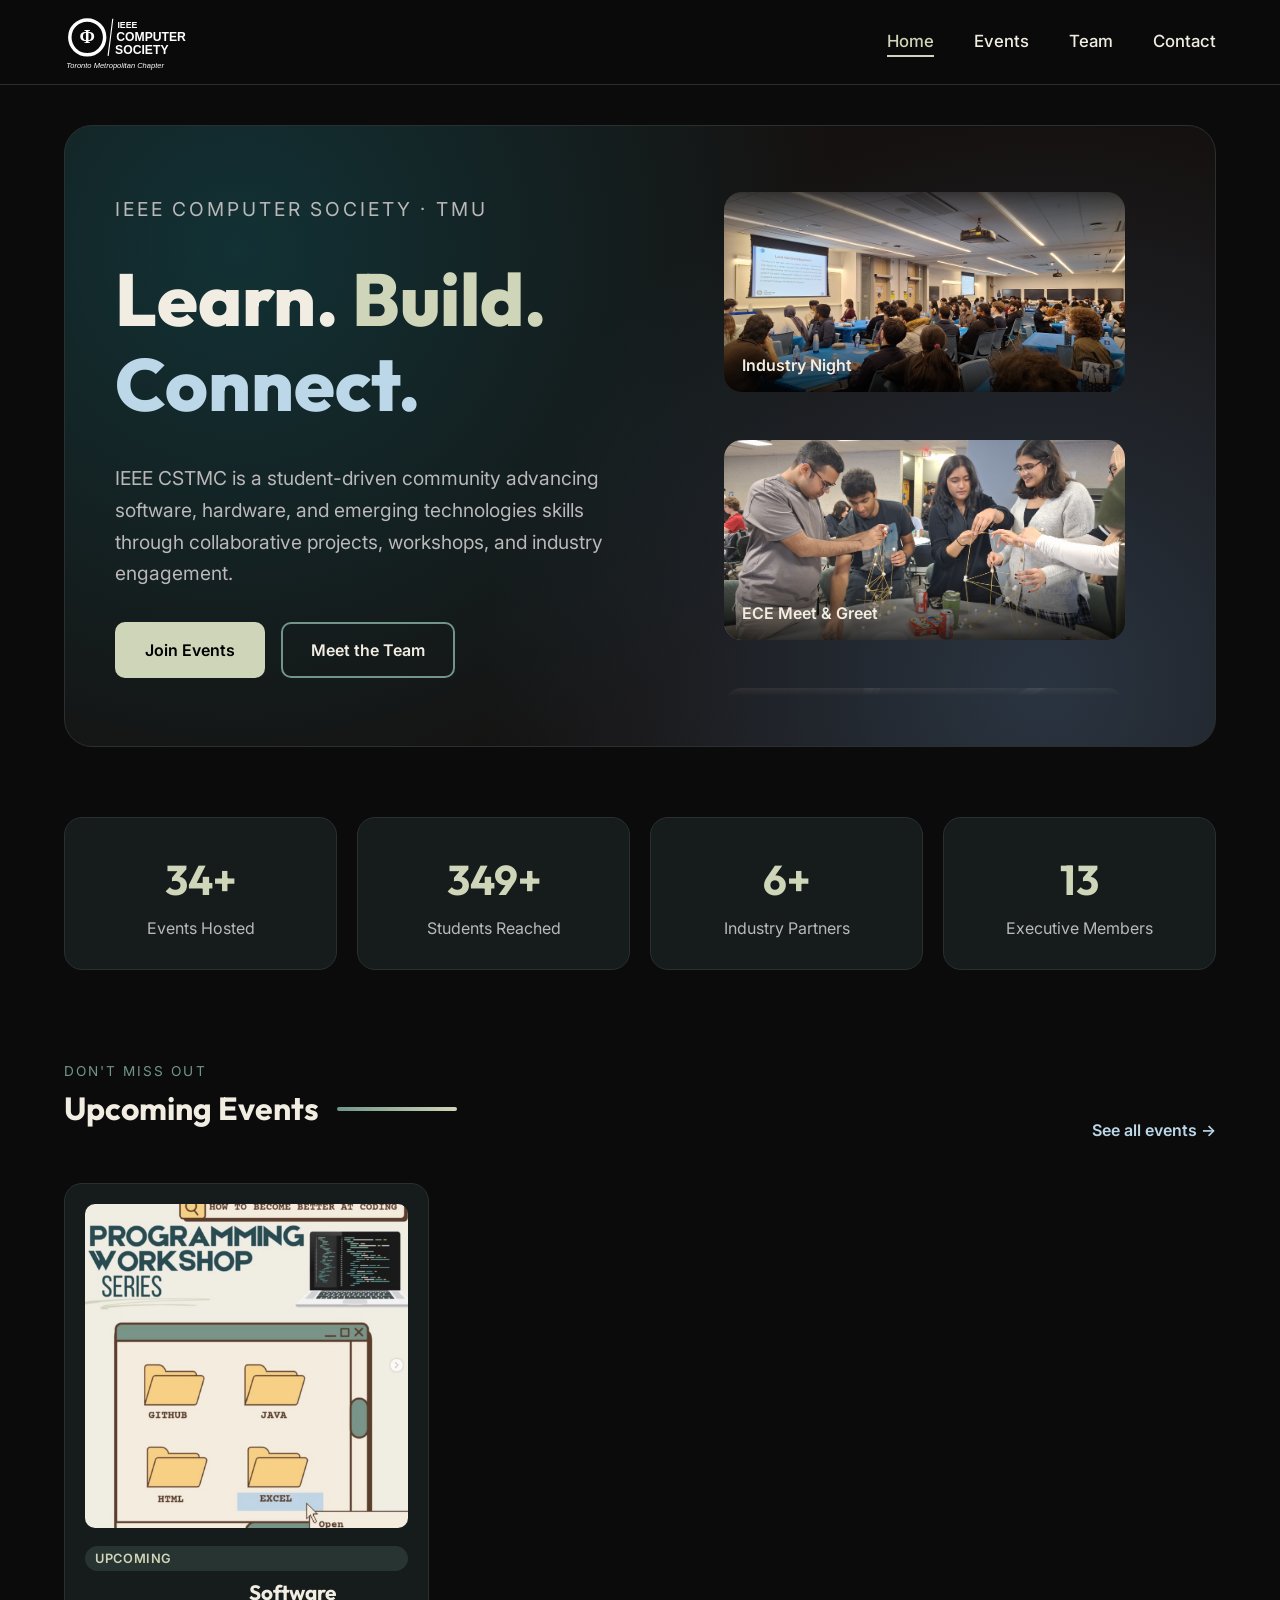
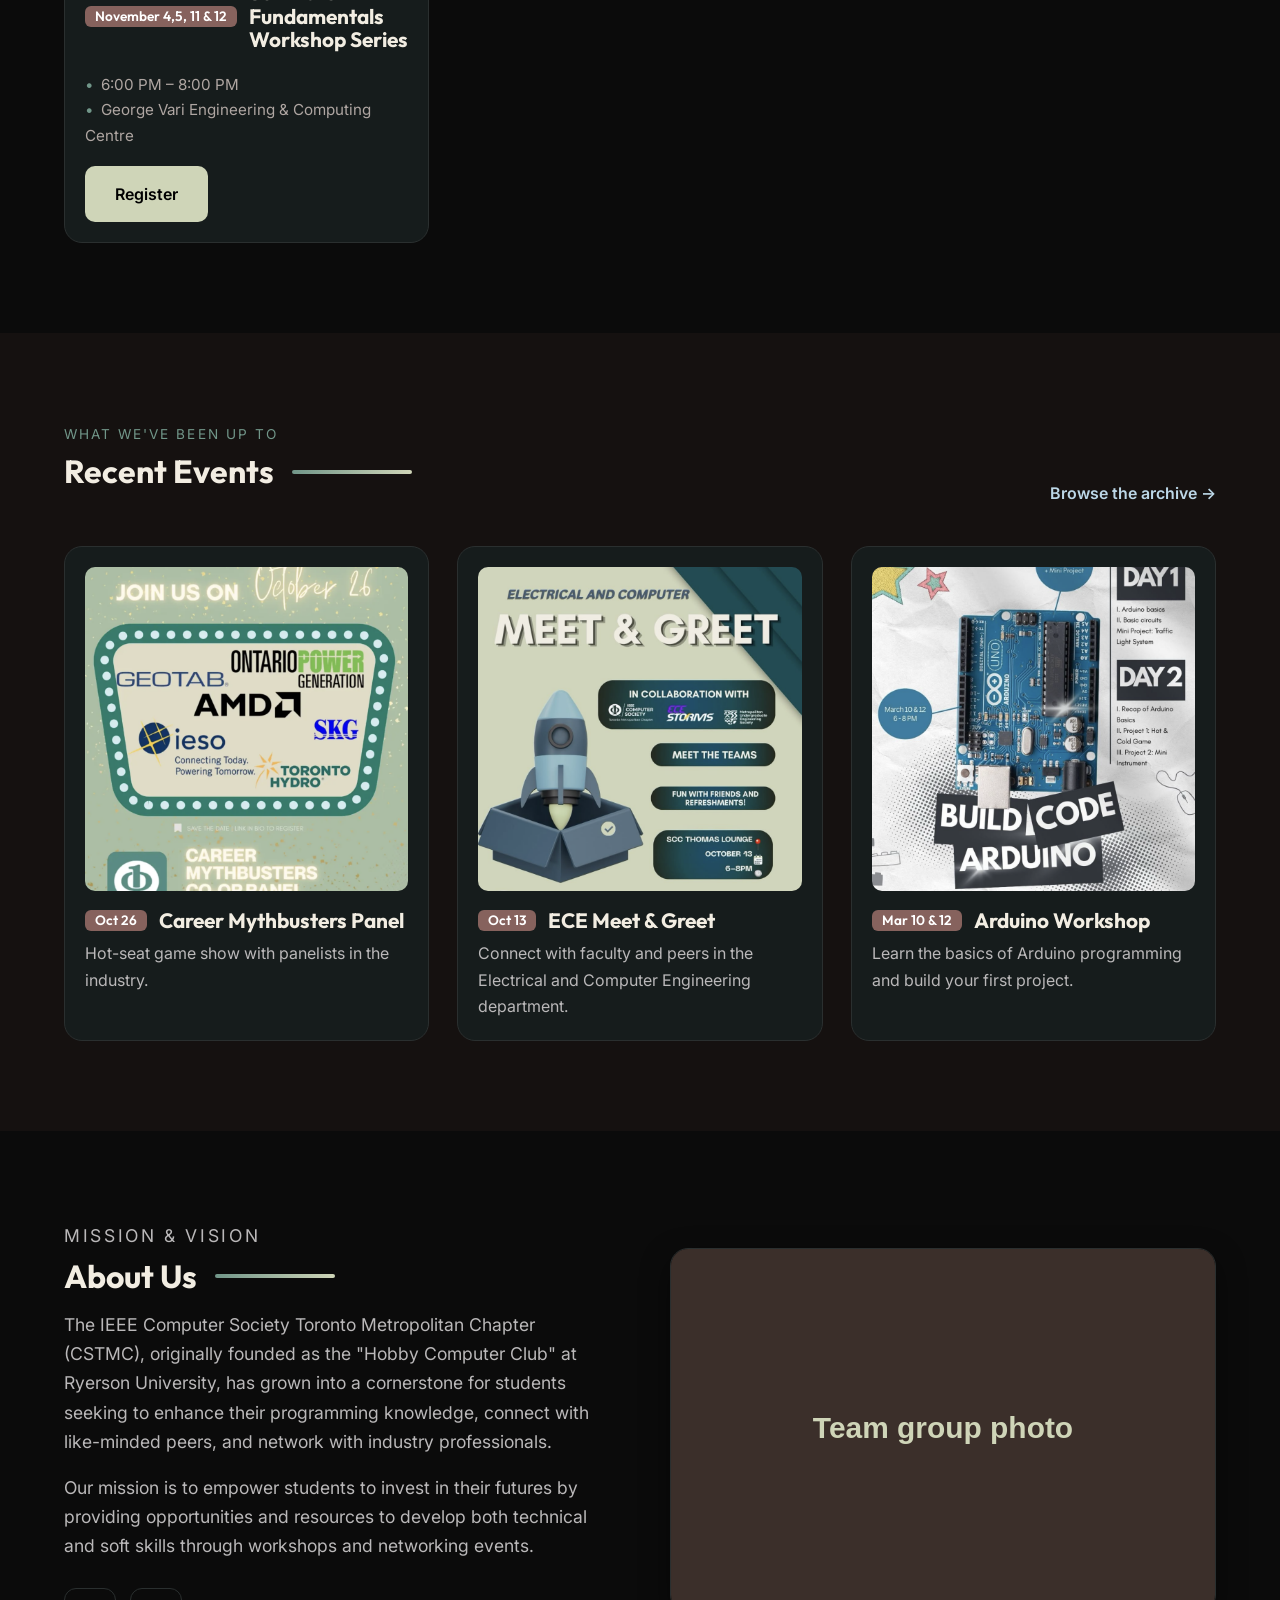
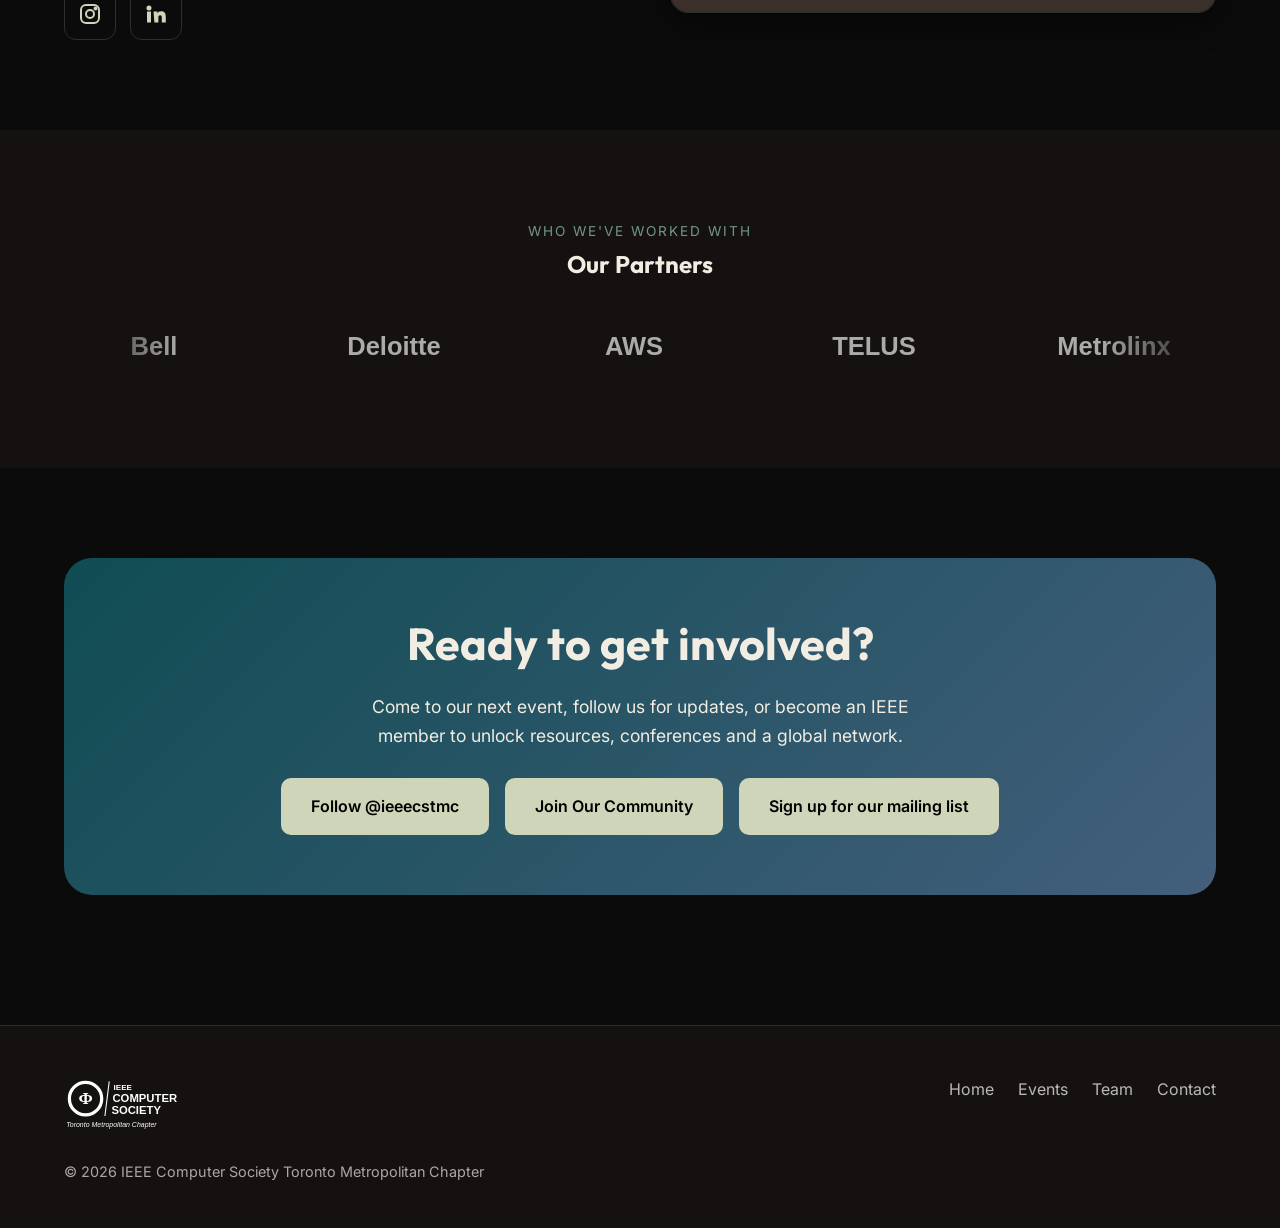
==== index.html @ 95c0949a "Initial draft of IEEE website" ====
<!DOCTYPE html>
<html lang="en">
<head>

  <!-- Meta tags -->  
  <meta charset="UTF-8">
  <meta name="viewport" content="width=device-width, initial-scale=1.0">
  <title>IEEE CSTMC | Learn. Build. Connect.</title>
  <meta name="description" content="IEEE Computer Society Toronto Metropolitan Chapter - a student-driven community for software, hardware and emerging tech.">
  <link rel="icon" href="assets/images/logo.svg">

  <!-- Fonts -->
  <link rel="preconnect" href="https://fonts.googleapis.com">
  <link rel="preconnect" href="https://fonts.gstatic.com" crossorigin>
  <link href="https://fonts.googleapis.com/css2?family=Inter:wght@400;500;600&family=Outfit:wght@600;700;800&display=swap" rel="stylesheet">

  <link rel="stylesheet" href="css/style.css">
</head>
<body>

  <!--  Header (same on every page - note remember to update all 4 pages)  -->
  <header class="site-header">
    <nav class="container nav-bar">
      <a href="./" class="logo"><img src="assets/images/logo.svg" alt="IEEE Computer Society Toronto Metropolitan Chapter"></a>

      <button class="nav-toggle" aria-label="Open menu" aria-expanded="false">
        <span></span><span></span><span></span>
      </button>

      <!-- Navigation links -->
      <ul class="nav-links">
        <li><a href="./" class="active">Home</a></li>
        <li><a href="events/">Events</a></li>
        <li><a href="team/">Team</a></li>
        <li><a href="contact/">Contact</a></li>
      </ul>
    </nav>
  </header>

  <main>

    <!--  Hero  -->
    <section class="hero">
      <div class="container">
        <div class="hero-card">
          <div class="hero-text">
            <p class="eyebrow">IEEE Computer Society &middot; TMU</p>
            <h1><span class="w1">Learn.</span> <span class="w2">Build.</span> <span class="w3">Connect.</span></h1>
            <p>IEEE CSTMC is a student-driven community advancing software, hardware, and emerging technologies skills through collaborative projects, workshops, and industry engagement.</p>
            <div class="hero-buttons">
              <a href="events/" class="btn btn-primary">Join Events</a>
              <a href="team/" class="btn btn-outline">Meet the Team</a>
            </div>
          </div>

          <!-- Auto-scrolling photos. The list is written twice so the loop is seamless. -->
          <div class="photo-strip">
            <div class="photo-track">
              <figure class="photo-item"><img src="assets/images/hero/industry_night.jpg" alt="Students networking at Industry Night"><figcaption>Industry Night</figcaption></figure>
              <figure class="photo-item"><img src="assets/images/hero/ECE.jpg" alt="ECE Meet & Greet"><figcaption>ECE Meet & Greet</figcaption></figure>
              <figure class="photo-item"><img src="assets/images/hero/SWF.jpg" alt="SWF"><figcaption>Software Fundamentals Workshop</figcaption></figure>
              <figure class="photo-item"><img src="assets/images/hero/PC.jpg" alt="PC"><figcaption>PC Building Workshop</figcaption></figure>
             
              <!-- duplicate set (hidden from screen readers) -->
              <figure class="photo-item" aria-hidden="true"><img src="assets/images/hero/industry_night.jpg" alt=""><figcaption>Industry Night</figcaption></figure>
              <figure class="photo-item" aria-hidden="true"><img src="assets/images/hero/ECE.jpg" alt=""><figcaption>ECE Meet & Greet</figcaption></figure>
              <figure class="photo-item" aria-hidden="true"><img src="assets/images/hero/SWF.jpg" alt=""><figcaption>Software Fundamentals Workshop</figcaption></figure>
              <figure class="photo-item" aria-hidden="true"><img src="assets/images/hero/PC.jpg" alt=""><figcaption>PC Building Workshop</figcaption></figure>
            
            </div>
          </div>
        </div>
      </div>
    </section>

    <!--  Stats (numbers count up on scroll - edit data-target to actual numbers)  -->
    <section class="container reveal">
      <div class="stats">
        <div class="stat"><span class="stat-number" data-target="50" data-suffix="+">0</span><div class="stat-label">Events Hosted</div></div>
        <div class="stat"><span class="stat-number" data-target="500" data-suffix="+">0</span><div class="stat-label">Students Reached</div></div>
        <div class="stat"><span class="stat-number" data-target="10" data-suffix="+">0</span><div class="stat-label">Industry Partners</div></div>
        <div class="stat"><span class="stat-number" data-target="20" data-suffix="">0</span><div class="stat-label">Executive Members</div></div>
      </div>
    </section>

    <!--  Upcoming events  -->
    <section class="section">
      <div class="container">
        <div class="section-head reveal">
          <div>
            <p class="eyebrow">Don't miss out</p>
            <h2 class="section-title">Upcoming Events</h2>
          </div>
          <a href="events/" class="link-arrow">See all events</a>
        </div>

        <div class="card-grid">
          <article class="event-card reveal">
            <div class="event-poster"><img src="assets/images/events/SWFWorkshop.png" alt="Software Fundamentals Series"></div>
            <span class="tag-upcoming">Upcoming</span>
            <h3 class="event-title"><span class="date-badge">November 4,5, 11 & 12</span>Software Fundamentals Workshop Series</h3>
            <ul class="event-meta">
              <li>6:00 PM &ndash; 8:00 PM</li>
              <li>George Vari Engineering &amp; Computing Centre</li>
            </ul>
            <a href="https://linktr.ee/IEEECSTMC?utm_source=linktree_profile_share&ltsid=d2d36359-6abe-4a47-912a-0e92fa278164" target="_blank" rel="noopener" class="btn btn-primary">Register</a>
          </article>

          <!--
          <article class="event-card reveal">
            <div class="event-poster"><img src="assets/images/events/upcoming-2.svg" alt="Python Workshop poster"></div>
            <span class="tag-upcoming">Upcoming</span>
            <h3 class="event-title"><span class="date-badge">Nov 12</span> SWF: Python Workshop</h3>
            <ul class="event-meta">
              <li>6:00 PM &ndash; 8:00 PM</li>
              <li>Room 208, Daphne Cockwell Complex</li>
            </ul>
            <a href="https://linktr.ee/IEEECSTMC?utm_source=linktree_profile_share&ltsid=d2d36359-6abe-4a47-912a-0e92fa278164" target="_blank" rel="noopener" class="btn btn-primary">Register</a>
          </article>
          -->
          
        </div>
      </div>
    </section>

    <!--  Recent events  -->
    <section class="section section-alt">
      <div class="container">
        <div class="section-head reveal">
          <div>
            <p class="eyebrow">What we've been up to</p>
            <h2 class="section-title">Recent Events</h2>
          </div>
          <a href="events/" class="link-arrow">Browse the archive</a>
        </div>

        <div class="card-grid">
           <article class="event-card reveal">
              <div class="event-poster"><img src="../assets/images/events/mythbusters.png" alt="Career Mythbusters Panel poster"></div>
              <h3 class="event-title"><span class="date-badge">Oct 26</span> Career Mythbusters Panel</h3>
              <p>Hot-seat game show with panelists in the industry.</p>
            </article>

            <article class="event-card reveal">
              <div class="event-poster"><img src="../assets/images/events/ece_poster.png" alt="ECE Meet & Greet poster"></div>
              <h3 class="event-title"><span class="date-badge">Oct 13</span> ECE Meet & Greet</h3>
              <p>Connect with faculty and peers in the Electrical and Computer Engineering department.</p>
            </article>

            <article class="event-card reveal">
              <div class="event-poster"><img src="../assets/images/events/arduino_poster.png" alt="Arduino Workshop"></div>
              <h3 class="event-title"><span class="date-badge">Mar 10 & 12</span> Arduino Workshop</h3>
              <p>Learn the basics of Arduino programming and build your first project.</p>
            </article>

        </div>
      </div>
    </section>

    <!--  About  -->
    <section class="section" id="about">
      <div class="container about">
        <div class="about-text reveal">
          <p class="eyebrow">Mission &amp; Vision</p>
          <h2 class="section-title">About Us</h2>
          <p>The IEEE Computer Society Toronto Metropolitan Chapter (CSTMC), originally founded as the "Hobby Computer Club" at Ryerson University, has grown into a cornerstone for students seeking to enhance their programming knowledge, connect with like-minded peers, and network with industry professionals.</p>
          <p>Our mission is to empower students to invest in their futures by providing opportunities and resources to develop both technical and soft skills through workshops and networking events.</p>

          <div class="socials">
            <a href="https://www.instagram.com/ieeecstmc/" target="_blank" rel="noopener" class="social-btn" aria-label="Instagram">
              <svg viewBox="0 0 24 24" fill="none" stroke="currentColor" stroke-width="2"><rect x="3" y="3" width="18" height="18" rx="5"/><circle cx="12" cy="12" r="4"/><circle cx="17.5" cy="6.5" r="1" fill="currentColor"/></svg>
            </a>
            <a href="https://www.linkedin.com/company/ieeecstmc/" target="_blank" rel="noopener" class="social-btn" aria-label="LinkedIn">
              <svg viewBox="0 0 24 24" fill="currentColor"><path d="M4.98 3.5a2.5 2.5 0 1 1 0 5 2.5 2.5 0 0 1 0-5zM3 9.5h4v11H3zM9.5 9.5h3.8v1.6h.1c.5-1 1.8-1.9 3.7-1.9 4 0 4.7 2.6 4.7 6v5.3h-4v-4.7c0-1.1 0-2.6-1.6-2.6s-1.8 1.2-1.8 2.5v4.8h-4z"/></svg>
            </a>
          </div>
        </div>

        <div class="about-photo reveal">
          <img src="assets/images/about/group-photo.svg" alt="IEEE CSTMC executive team group photo">
        </div>
      </div>
    </section>

    <!--  Sponsors (list is written twice for a seamless loop)  -->
    <section class="section section-alt">
      <div class="container">
        <div class="reveal" style="text-align:center; margin-bottom:40px;">
          <p class="eyebrow">Who we've worked with</p>
          <h2>Our Partners</h2>
        </div>
        <div class="sponsors">
          <div class="sponsor-track">
            <img src="assets/images/sponsors/bell.svg" alt="Bell">
            <img src="assets/images/sponsors/deloitte.svg" alt="Deloitte">
            <img src="assets/images/sponsors/aws.svg" alt="AWS">
            <img src="assets/images/sponsors/telus.svg" alt="TELUS">
            <img src="assets/images/sponsors/metrolinx.svg" alt="Metrolinx">
            <img src="assets/images/sponsors/ibm.svg" alt="IBM">
            <img src="assets/images/sponsors/scotiabank.svg" alt="Scotiabank">
            <img src="assets/images/sponsors/hydro-one.svg" alt="Hydro One">
            <!-- duplicate set -->
            <img src="assets/images/sponsors/bell.svg" alt="" aria-hidden="true">
            <img src="assets/images/sponsors/deloitte.svg" alt="" aria-hidden="true">
            <img src="assets/images/sponsors/aws.svg" alt="" aria-hidden="true">
            <img src="assets/images/sponsors/telus.svg" alt="" aria-hidden="true">
            <img src="assets/images/sponsors/metrolinx.svg" alt="" aria-hidden="true">
            <img src="assets/images/sponsors/ibm.svg" alt="" aria-hidden="true">
            <img src="assets/images/sponsors/scotiabank.svg" alt="" aria-hidden="true">
            <img src="assets/images/sponsors/hydro-one.svg" alt="" aria-hidden="true">
          </div>
        </div>
      </div>
    </section>

    <!--  Join Us  -->
    <section class="section">
      <div class="container">
        <div class="join-banner reveal">
          <h2>Ready to get involved?</h2>
          <p>Come to our next event, follow us for updates, or become an IEEE member to unlock resources, conferences and a global network.</p>
          <div class="hero-buttons" style="justify-content:center;">
            <a href="https://www.instagram.com/ieeecstmc/" target="_blank" rel="noopener" class="btn btn-primary">Follow @ieeecstmc</a>
            <a href="https://linktr.ee/IEEECSTMC?utm_source=linktree_profile_share&ltsid=a7ab972f-69f2-43bb-ad1f-7806c598b5b3" target="_blank" rel="noopener" class="btn btn-primary">Join Our Community</a>
            <a href="https://ieeecstmc.us5.list-manage.com/subscribe?u=8fe68dee492ba1ed018e6572e&id=c52763f709" target="_blank" rel="noopener" class="btn btn-primary">Sign up for our mailing list</a>

          </div>
        </div>
      </div>
    </section>

  </main>

  <!--  Footer (this is the same on every page)  -->
  <footer class="site-footer">
    <div class="container">
      <div class="footer-grid">
        <img src="assets/images/logo.svg" alt="IEEE Computer Society Toronto Metropolitan Chapter">
        <ul class="footer-links">
          <li><a href="./">Home</a></li>
          <li><a href="events/">Events</a></li>
          <li><a href="team/">Team</a></li>
          <li><a href="contact/">Contact</a></li>
        </ul>
      </div>
      <p class="footer-bottom">&copy; <span id="year"></span> IEEE Computer Society Toronto Metropolitan Chapter</p>
    </div>
  </footer>

  <script src="js/main.js"></script>
</body>
</html>
---- css/style.css ----
/* =========================================================
   IEEE CSTMC Website - Main Stylesheet
   ---------------------------------------------------------
   Sections:
   1.  Colour palette & base settings
   2.  Reusable pieces (container, buttons, section titles)
   3.  Header & navigation
   4.  Hero (home page)
   5.  Stats row
   6.  Event cards
   7.  About section
   8.  Sponsors strip
   9.  Join Us banner
   10. Events page (filter + lightbox)
   11. Team page
   12. Contact page
   13. Footer
   14. Scroll animations
   15. Mobile / small screens
   ========================================================= */


/* ---------- 1. Colour palette & base settings ---------- */
:root {
  /* Backgrounds */
  --bg: #0b0b0b;            /* page background (near black) */
  --surface: #151110;       /* sections, based on brown #3b2f2a */
  --card: #161c1c;          /* cards, tinted with green #104c53 */
  --border: #2a2f2f;

  /* Text */
  --text: #f2ede2;          /* light beige */
  --muted: #bab8b9;         /* grey */
  --muted-2: #afa6a2;       /* light brown */

  /* 2025-26 brand colours */
  --blue: #435f7c;
  --green: #104c53;
  --turquoise: #719689;
  --sage: #cfd5b8;

  /* Accents */
  --mauve: #86625d;
  --beige: #f2ede2;
  --light-blue: #bcd7e7;
  --white: #ffffff;

  /* Shared values */
  --radius: 18px;
  --radius-sm: 10px;
  --shadow: 0 10px 30px rgba(0, 0, 0, 0.45);
  --max-width: 1200px;
  --header-height: 84px;
}

* {
  box-sizing: border-box;
}

html {
  scroll-behavior: smooth;
}

body {
  margin: 0;
  background: var(--bg);
  color: var(--text);
  font-family: "Inter", system-ui, -apple-system, "Segoe UI", Roboto, sans-serif;
  font-size: 16px;
  line-height: 1.65;
  /* Keeps the footer at the bottom on short pages */
  min-height: 100vh;
  display: flex;
  flex-direction: column;
}

main {
  flex: 1;
}

h1, h2, h3, h4 {
  font-family: "Outfit", "Inter", system-ui, sans-serif;
  line-height: 1.15;
  margin: 0 0 0.5em;
}

p {
  margin: 0 0 1em;
}

img {
  max-width: 100%;
  display: block;
}

a {
  color: var(--light-blue);
  text-decoration: none;
  transition: color 0.2s;
}

a:hover {
  color: var(--sage);
}


/* ---------- 2. Reusable pieces ---------- */
.container {
  width: 100%;
  max-width: var(--max-width);
  margin: 0 auto;
  padding: 0 24px;
}

.section {
  padding: 90px 0;
}

.section-alt {
  background: var(--surface);
}

/* Section heading with a gradient underline bar */
.section-title {
  display: flex;
  align-items: center;
  gap: 18px;
  font-size: 2rem;
}

.section-title::after {
  content: "";
  width: 120px;
  height: 4px;
  border-radius: 4px;
  background: linear-gradient(90deg, var(--turquoise), var(--sage));
}

.eyebrow {
  text-transform: uppercase;
  letter-spacing: 0.15em;
  font-size: 0.85rem;
  color: var(--turquoise);
  margin-bottom: 8px;
}

.section-head {
  display: flex;
  justify-content: space-between;
  align-items: flex-end;
  flex-wrap: wrap;
  gap: 16px;
  margin-bottom: 40px;
}

.page-title {
  font-size: clamp(2.5rem, 6vw, 4rem);
  margin-bottom: 10px;
}

.page-intro {
  color: var(--muted);
  max-width: 640px;
  font-size: 1.1rem;
}

/* Buttons */
.btn {
  display: inline-block;
  padding: 13px 28px;
  border-radius: var(--radius-sm);
  font-weight: 600;
  border: 2px solid transparent;
  cursor: pointer;
  font-size: 1rem;
  transition: transform 0.2s, background 0.2s, color 0.2s, border-color 0.2s;
}

.btn:hover {
  transform: translateY(-2px);
}

.btn-primary {
  background: var(--sage);
  color: #000;
}

.btn-primary:hover {
  background: var(--beige);
  color: #000;
}

.btn-outline {
  border-color: var(--turquoise);
  color: var(--text);
}

.btn-outline:hover {
  background: var(--turquoise);
  color: #000;
}

.link-arrow {
  font-weight: 600;
}

.link-arrow::after {
  content: " \2192";
}


/* ---------- 3. Header & navigation ---------- */
.site-header {
  position: sticky;
  top: 0;
  z-index: 100;
  background: rgba(11, 11, 11, 0.8);
  backdrop-filter: blur(12px);
  -webkit-backdrop-filter: blur(12px);
  border-bottom: 1px solid var(--border);
  transition: box-shadow 0.3s;
}

/* Added by JavaScript once the user scrolls down */
.site-header.scrolled {
  box-shadow: 0 6px 24px rgba(0, 0, 0, 0.6);
}

.nav-bar {
  height: var(--header-height);
  display: flex;
  align-items: center;
  justify-content: space-between;
}

.logo img {
  height: 58px;
  width: auto;
}

.nav-links {
  display: flex;
  gap: 40px;
  list-style: none;
  margin: 0;
  padding: 0;
}

.nav-links a {
  position: relative;
  color: var(--text);
  font-weight: 500;
  font-size: 1.05rem;
  padding: 6px 0;
}

/* Animated underline */
.nav-links a::after {
  content: "";
  position: absolute;
  left: 0;
  bottom: 0;
  width: 0;
  height: 2px;
  background: var(--sage);
  transition: width 0.25s;
}

.nav-links a:hover::after,
.nav-links a.active::after {
  width: 100%;
}

.nav-links a.active {
  color: var(--sage);
}

/* Hamburger button - hidden on desktop */
.nav-toggle {
  display: none;
  background: none;
  border: none;
  cursor: pointer;
  padding: 8px;
}

.nav-toggle span {
  display: block;
  width: 26px;
  height: 2px;
  margin: 6px 0;
  background: var(--text);
  transition: transform 0.3s, opacity 0.3s;
}


/* ---------- 4. Hero (home page) ---------- */
.hero {
  padding: 40px 0 70px;
}

.hero-card {
  display: grid;
  grid-template-columns: 1.1fr 1fr;
  gap: 40px;
  align-items: center;
  padding: 50px;
  border: 1px solid var(--border);
  border-radius: 28px;
  overflow: hidden;
  background:
    radial-gradient(circle at 15% 20%, rgba(16, 76, 83, 0.55), transparent 55%),
    radial-gradient(circle at 85% 90%, rgba(67, 95, 124, 0.45), transparent 50%),
    var(--surface);
}

.hero-text h1 {
  font-size: clamp(2.6rem, 6vw, 4.6rem);
  font-weight: 800;
}

/* Each word gets a different palette colour */
.hero-text h1 .w1 { color: var(--beige); }
.hero-text h1 .w2 { color: var(--sage); }
.hero-text h1 .w3 { color: var(--light-blue); }

.hero-text p {
  color: var(--muted);
  font-size: 1.2rem;
  max-width: 520px;
  margin-bottom: 32px;
}

.hero-buttons {
  display: flex;
  flex-wrap: wrap;
  gap: 16px;
}

/* Vertical auto-scrolling photo strip */
.photo-strip {
  height: 520px;
  overflow: hidden;
  border-radius: var(--radius);
  /* Fade the top and bottom edges */
  -webkit-mask-image: linear-gradient(transparent, #000 12%, #000 88%, transparent);
  mask-image: linear-gradient(transparent, #000 12%, #000 88%, transparent);
}

.photo-track {
  display: flex;
  flex-direction: column;
  gap: 16px;
  animation: scroll-up 28s linear infinite;
}

.photo-strip:hover .photo-track {
  animation-play-state: paused;
}

/* The list is duplicated in the HTML, so moving up by half loops seamlessly */
@keyframes scroll-up {
  from { transform: translateY(0); }
  to   { transform: translateY(calc(-50% - 8px)); }
}

.photo-item {
  position: relative;
  border-radius: var(--radius);
  overflow: hidden;
  flex-shrink: 0;
}

.photo-item img {
  width: 100%;
  height: 200px;
  object-fit: cover;
  transition: transform 0.5s;
}

.photo-item:hover img {
  transform: scale(1.06);
}

.photo-item figcaption {
  position: absolute;
  inset: auto 0 0 0;
  padding: 30px 18px 14px;
  font-weight: 600;
  background: linear-gradient(transparent, rgba(0, 0, 0, 0.8));
}


/* ---------- 5. Stats row ---------- */
.stats {
  display: grid;
  grid-template-columns: repeat(4, 1fr);
  gap: 20px;
}

.stat {
  text-align: center;
  padding: 28px 16px;
  border: 1px solid var(--border);
  border-radius: var(--radius);
  background: var(--card);
}

.stat-number {
  font-family: "Outfit", sans-serif;
  font-size: 2.6rem;
  font-weight: 700;
  color: var(--sage);
}

.stat-label {
  color: var(--muted);
}


/* ---------- 6. Event cards ---------- */
.card-grid {
  display: grid;
  grid-template-columns: repeat(auto-fill, minmax(300px, 1fr));
  gap: 28px;
}

.event-card {
  display: flex;
  flex-direction: column;
  padding: 20px;
  background: var(--card);
  border: 1px solid var(--border);
  border-radius: var(--radius);
  transition: transform 0.3s, border-color 0.3s, box-shadow 0.3s;
}

.event-card:hover {
  transform: translateY(-6px);
  border-color: var(--turquoise);
  box-shadow: var(--shadow);
}

.event-poster {
  aspect-ratio: 1 / 1;
  overflow: hidden;
  border-radius: var(--radius-sm);
  margin-bottom: 18px;
  cursor: zoom-in;
}

.event-poster img {
  width: 100%;
  height: 100%;
  object-fit: cover;
  transition: transform 0.5s;
}

.event-card:hover .event-poster img {
  transform: scale(1.05);
}

.event-title {
  display: flex;
  align-items: center;
  gap: 12px;
  font-size: 1.3rem;
  margin-bottom: 8px;
}

.date-badge {
  flex-shrink: 0;
  padding: 3px 10px;
  border-radius: 6px;
  background: var(--mauve);
  color: var(--white);
  font-size: 0.85rem;
  font-weight: 600;
}

.event-card p {
  color: var(--muted);
  margin: 0;
}

/* Extra details shown on upcoming events */
.event-meta {
  list-style: none;
  padding: 0;
  margin: 12px 0 18px;
  color: var(--muted-2);
  font-size: 0.95rem;
}

.event-meta li::before {
  content: "\2022";
  color: var(--turquoise);
  margin-right: 8px;
}

.event-card .btn {
  margin-top: auto;
  align-self: flex-start;
}

.tag-upcoming {
  display: inline-block;
  margin-bottom: 10px;
  padding: 2px 10px;
  border-radius: 999px;
  background: rgba(113, 150, 137, 0.2);
  color: var(--sage);
  font-size: 0.8rem;
  font-weight: 600;
  letter-spacing: 0.05em;
  text-transform: uppercase;
}


/* ---------- 7. About section ---------- */
.about {
  display: grid;
  grid-template-columns: 1fr 1fr;
  gap: 60px;
  align-items: center;
}

.about-text p {
  color: var(--muted);
  font-size: 1.1rem;
}

.about-photo {
  border-radius: var(--radius);
  overflow: hidden;
  box-shadow: var(--shadow);
  border: 1px solid var(--border);
}

.socials {
  display: flex;
  gap: 14px;
  margin-top: 28px;
}

.social-btn {
  display: grid;
  place-items: center;
  width: 52px;
  height: 52px;
  border: 1px solid var(--border);
  border-radius: 12px;
  color: var(--sage);
  transition: background 0.2s, color 0.2s, transform 0.2s;
}

.social-btn:hover {
  background: var(--sage);
  color: #000;
  transform: translateY(-3px);
}

.social-btn svg {
  width: 24px;
  height: 24px;
}


/* ---------- 8. Sponsors strip ---------- */
.sponsors {
  overflow: hidden;
  -webkit-mask-image: linear-gradient(90deg, transparent, #000 10%, #000 90%, transparent);
  mask-image: linear-gradient(90deg, transparent, #000 10%, #000 90%, transparent);
}

.sponsor-track {
  display: flex;
  gap: 60px;
  width: max-content;
  animation: scroll-left 30s linear infinite;
}

.sponsors:hover .sponsor-track {
  animation-play-state: paused;
}

@keyframes scroll-left {
  from { transform: translateX(0); }
  to   { transform: translateX(calc(-50% - 30px)); }
}

.sponsor-track img {
  height: 60px;
  width: auto;
  opacity: 0.7;
  filter: grayscale(1);
  transition: opacity 0.3s, filter 0.3s;
}

.sponsor-track img:hover {
  opacity: 1;
  filter: none;
}


/* ---------- 9. Join Us banner ---------- */
.join-banner {
  text-align: center;
  padding: 60px 30px;
  border-radius: 28px;
  background: linear-gradient(135deg, var(--green), var(--blue));
}

.join-banner h2 {
  font-size: clamp(2rem, 4vw, 2.8rem);
}

.join-banner p {
  max-width: 600px;
  margin: 0 auto 28px;
  color: var(--beige);
  font-size: 1.1rem;
}


/* ---------- 10. Events page (filter + lightbox) ---------- */
.year-filter {
  display: flex;
  flex-wrap: wrap;
  gap: 10px;
}

.filter-btn {
  padding: 8px 20px;
  border-radius: 999px;
  border: 1px solid var(--border);
  background: transparent;
  color: var(--text);
  font: inherit;
  cursor: pointer;
  transition: background 0.2s, color 0.2s, border-color 0.2s;
}

.filter-btn:hover {
  border-color: var(--turquoise);
}

.filter-btn.active {
  background: var(--sage);
  border-color: var(--sage);
  color: #000;
}

.year-group {
  margin-bottom: 60px;
}

.year-heading {
  font-size: 1.6rem;
  color: var(--sage);
  margin-bottom: 24px;
}

.year-group[hidden] {
  display: none;
}

/* Full-screen poster viewer */
.lightbox {
  position: fixed;
  inset: 0;
  z-index: 200;
  display: none;
  align-items: center;
  justify-content: center;
  padding: 30px;
  background: rgba(0, 0, 0, 0.88);
  cursor: zoom-out;
}

.lightbox.open {
  display: flex;
}

.lightbox img {
  max-height: 90vh;
  width: auto;
  border-radius: var(--radius-sm);
  box-shadow: var(--shadow);
}

.lightbox-close {
  position: absolute;
  top: 20px;
  right: 28px;
  background: none;
  border: none;
  color: var(--white);
  font-size: 2.5rem;
  cursor: pointer;
}


/* ---------- 11. Team page ---------- */
.team-group {
  margin-bottom: 70px;
}

.team-grid {
  display: grid;
  grid-template-columns: repeat(auto-fill, minmax(240px, 1fr));
  gap: 28px;
  margin-top: 30px;
}

.member-card {
  text-align: center;
  padding: 30px 20px;
  background: var(--card);
  border: 1px solid var(--border);
  border-radius: var(--radius);
  transition: transform 0.3s, border-color 0.3s;
}

.member-card:hover {
  transform: translateY(-6px);
  border-color: var(--turquoise);
}

.member-photo {
  width: 150px;
  height: 150px;
  margin: 0 auto 18px;
  border-radius: 50%;
  object-fit: cover;
  border: 3px solid var(--turquoise);
}

.member-card h3 {
  font-size: 1.25rem;
  margin-bottom: 2px;
}

.member-role {
  color: var(--sage);
  font-size: 0.95rem;
  margin-bottom: 12px;
}

.member-link {
  display: inline-flex;
  color: var(--muted);
}

.member-link svg {
  width: 22px;
  height: 22px;
}


/* ---------- 12. Contact page ---------- */
.contact-grid {
  display: grid;
  grid-template-columns: repeat(auto-fit, minmax(280px, 1fr));
  gap: 24px;
  margin-top: 40px;
}

.contact-card {
  display: flex;
  gap: 18px;
  align-items: center;
  padding: 28px;
  background: var(--card);
  border: 1px solid var(--border);
  border-radius: var(--radius);
  transition: transform 0.3s, border-color 0.3s;
}

.contact-card:hover {
  transform: translateY(-4px);
  border-color: var(--turquoise);
}

.contact-icon {
  display: grid;
  place-items: center;
  flex-shrink: 0;
  width: 54px;
  height: 54px;
  border-radius: 14px;
  background: var(--green);
  color: var(--sage);
}

.contact-icon svg {
  width: 26px;
  height: 26px;
}

.contact-label {
  display: block;
  text-transform: uppercase;
  letter-spacing: 0.12em;
  font-size: 0.8rem;
  color: var(--muted);
  margin: 0;
}

.contact-value {
  font-size: 1.15rem;
  font-weight: 600;
  word-break: break-word;
}


/* ---------- 13. Footer ---------- */
.site-footer {
  margin-top: 40px;
  padding: 50px 0 30px;
  border-top: 1px solid var(--border);
  background: var(--surface);
}

.footer-grid {
  display: flex;
  flex-wrap: wrap;
  justify-content: space-between;
  gap: 30px;
}

.footer-grid img {
  height: 54px;
  width: auto;
}

.footer-links {
  display: flex;
  flex-wrap: wrap;
  gap: 24px;
  list-style: none;
  padding: 0;
  margin: 0;
}

.footer-links a {
  color: var(--muted);
}

.footer-bottom {
  margin-top: 30px;
  color: var(--muted-2);
  font-size: 0.9rem;
}


/* ---------- 14. Scroll animations ---------- */
/* Elements with class "reveal" fade up when they scroll into view */
.reveal {
  opacity: 0;
  transform: translateY(30px);
  transition: opacity 0.7s ease, transform 0.7s ease;
}

.reveal.visible {
  opacity: 1;
  transform: none;
}

/* Respect users who prefer less motion */
@media (prefers-reduced-motion: reduce) {
  html { scroll-behavior: auto; }
  .reveal { opacity: 1; transform: none; transition: none; }
  .photo-track,
  .sponsor-track { animation: none; }
}


/* ---------- 15. Mobile / small screens ---------- */
@media (max-width: 900px) {
  .hero-card,
  .about {
    grid-template-columns: 1fr;
  }

  .hero-card {
    padding: 32px 24px;
  }

  .photo-strip {
    height: 380px;
  }

  .stats {
    grid-template-columns: repeat(2, 1fr);
  }
}

@media (max-width: 768px) {
  .nav-toggle {
    display: block;
  }

  /* Menu drops down below the header */
  .nav-links {
    position: absolute;
    top: var(--header-height);
    left: 0;
    right: 0;
    flex-direction: column;
    gap: 0;
    padding: 10px 24px 20px;
    background: rgba(11, 11, 11, 0.97);
    border-bottom: 1px solid var(--border);
    display: none;
  }

  .nav-links.open {
    display: flex;
  }

  .nav-links a {
    display: block;
    padding: 14px 0;
  }

  /* Turn the hamburger into an X */
  .nav-toggle.open span:nth-child(1) { transform: translateY(8px) rotate(45deg); }
  .nav-toggle.open span:nth-child(2) { opacity: 0; }
  .nav-toggle.open span:nth-child(3) { transform: translateY(-8px) rotate(-45deg); }

  .logo img {
    height: 46px;
  }

  .section {
    padding: 60px 0;
  }

  .section-title {
    font-size: 1.6rem;
  }

  .section-title::after {
    width: 60px;
  }
}

@media (max-width: 480px) {
  .container {
    padding: 0 16px;
  }

  .stats {
    grid-template-columns: 1fr 1fr;
    gap: 12px;
  }

  .stat-number {
    font-size: 2rem;
  }

  .card-grid {
    grid-template-columns: 1fr;
  }
}
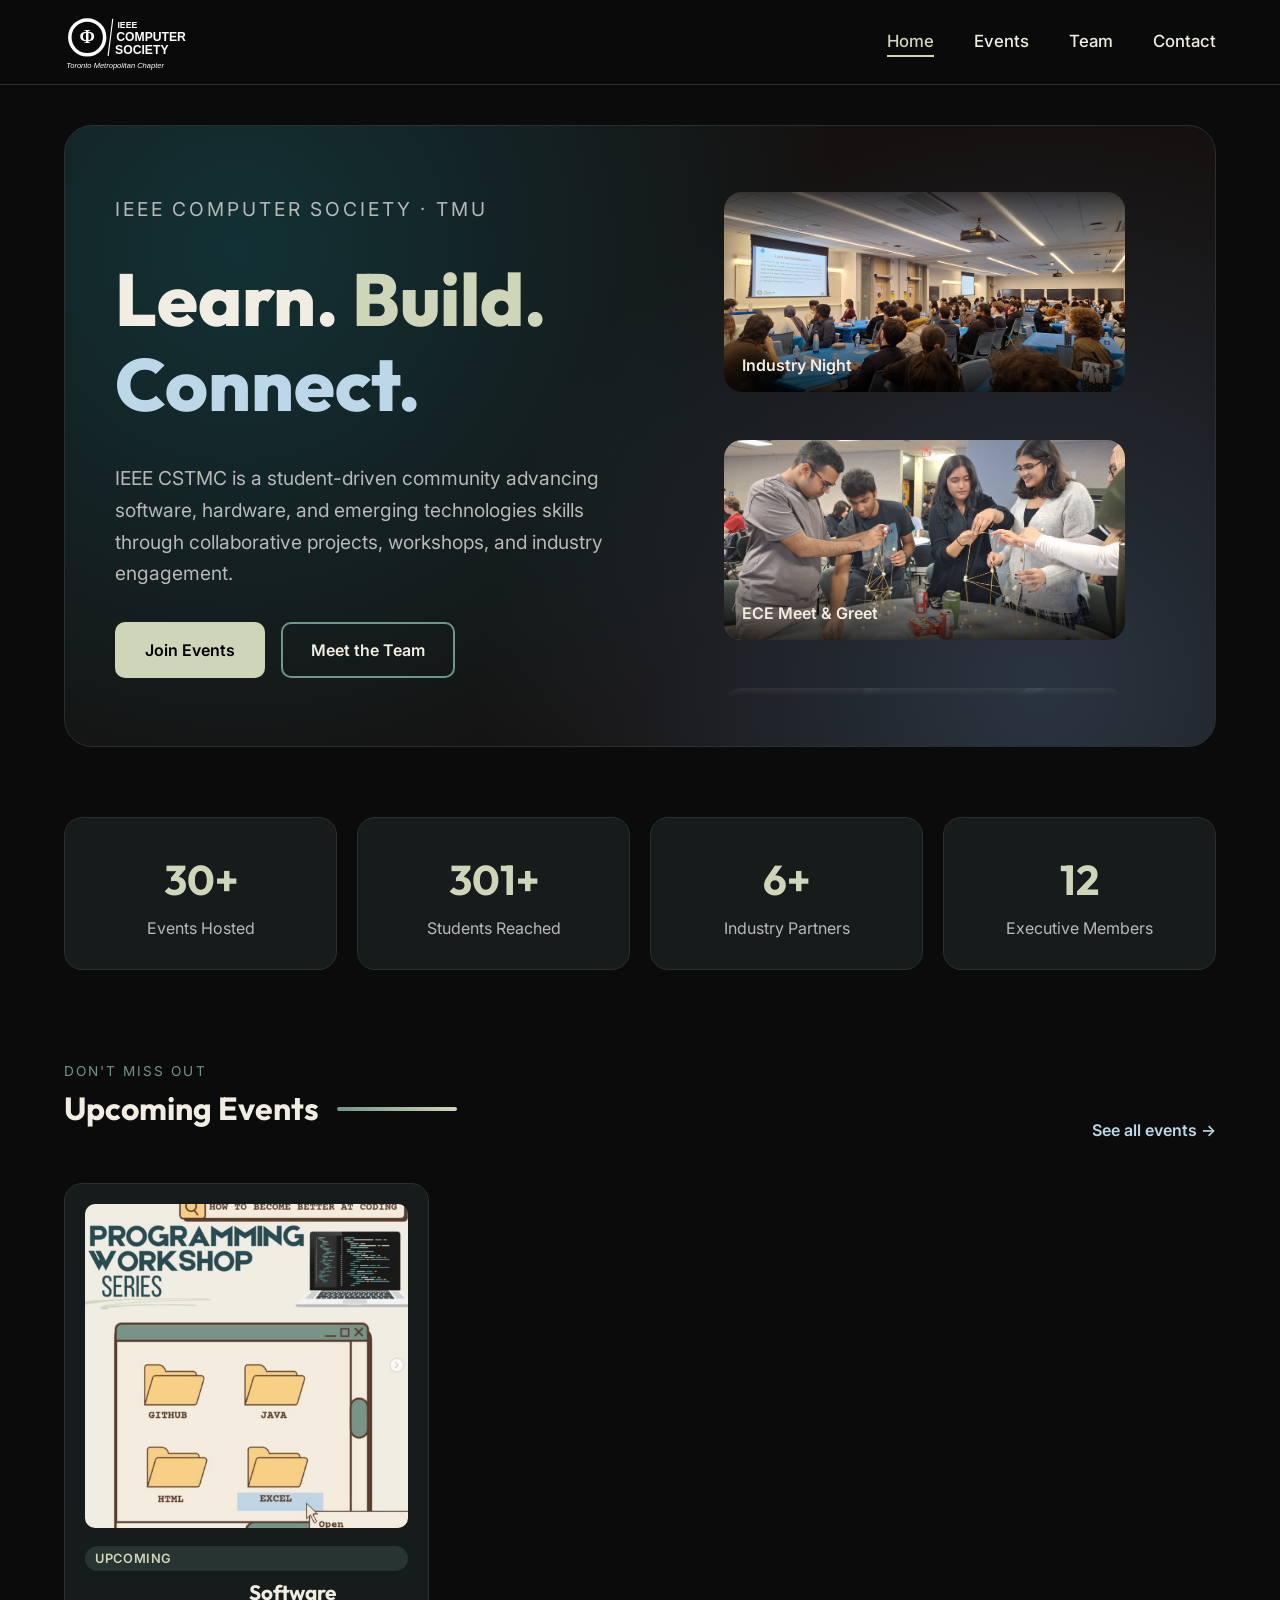
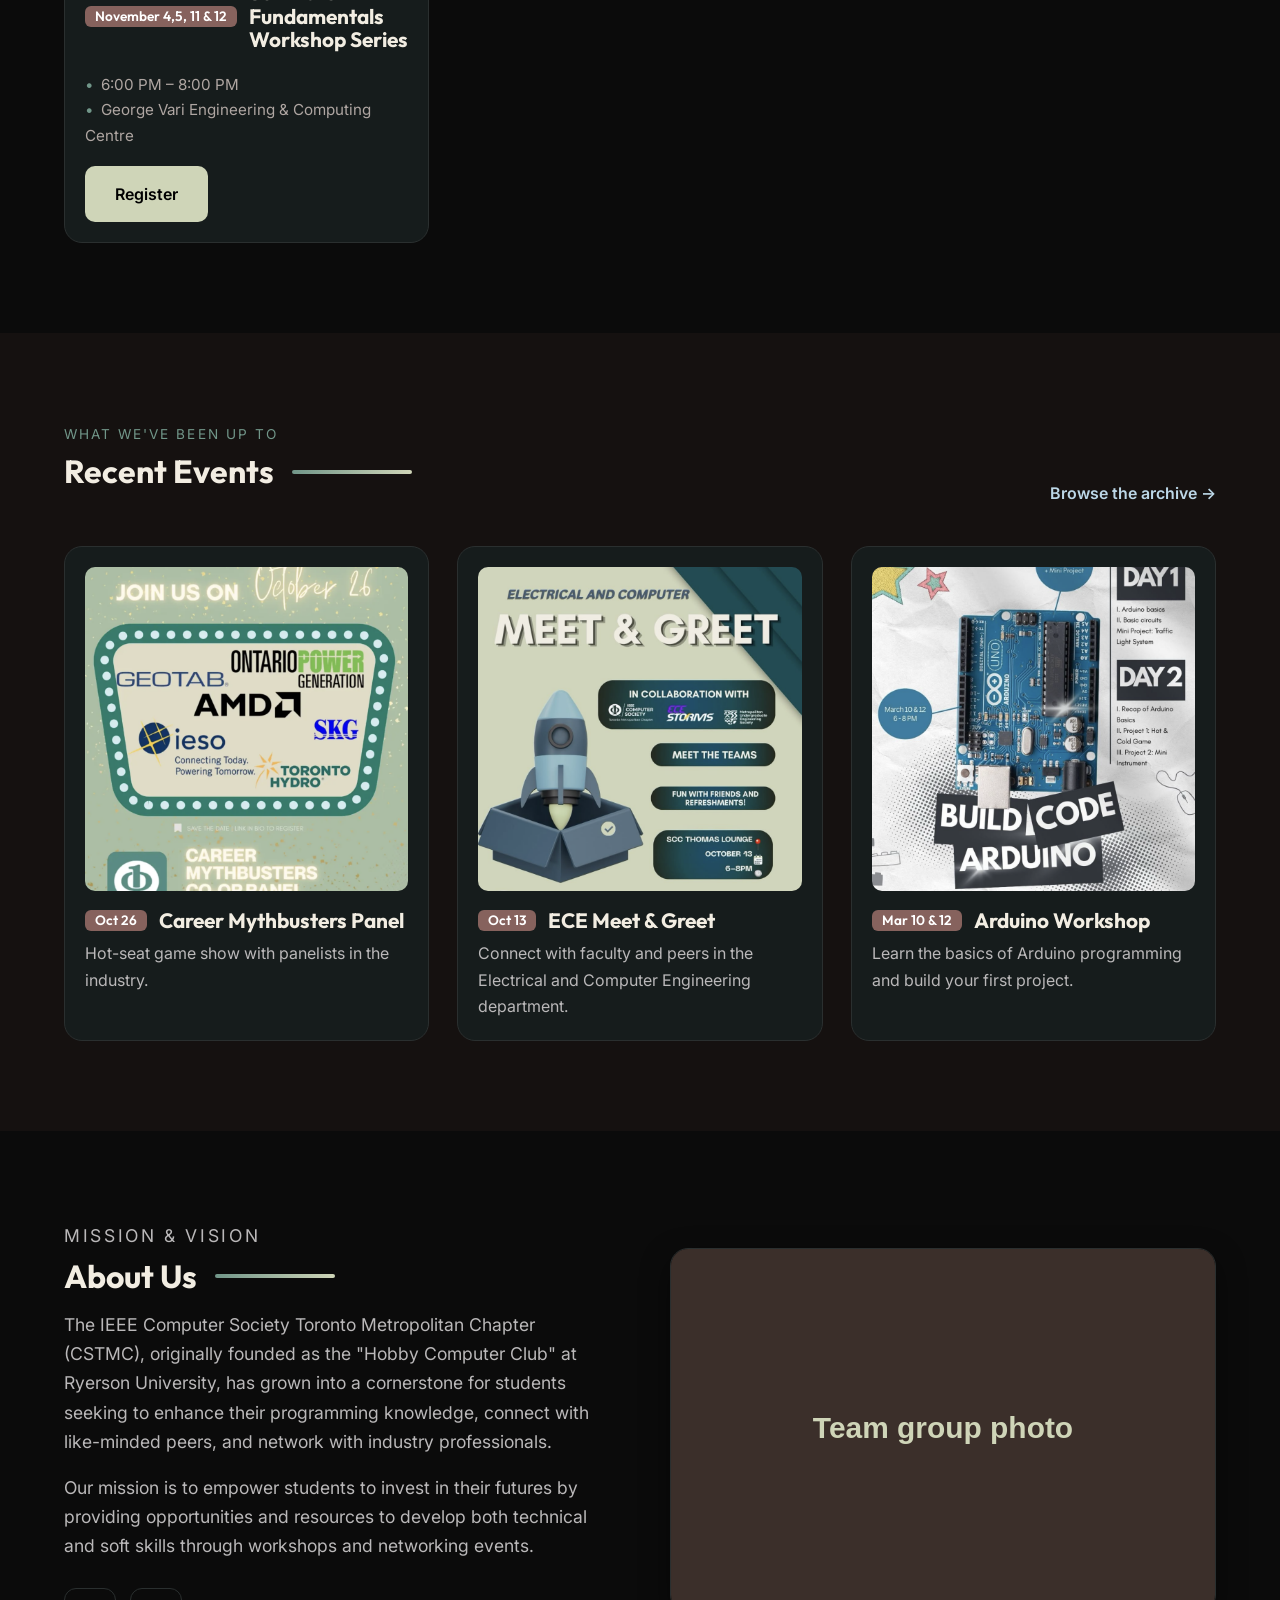
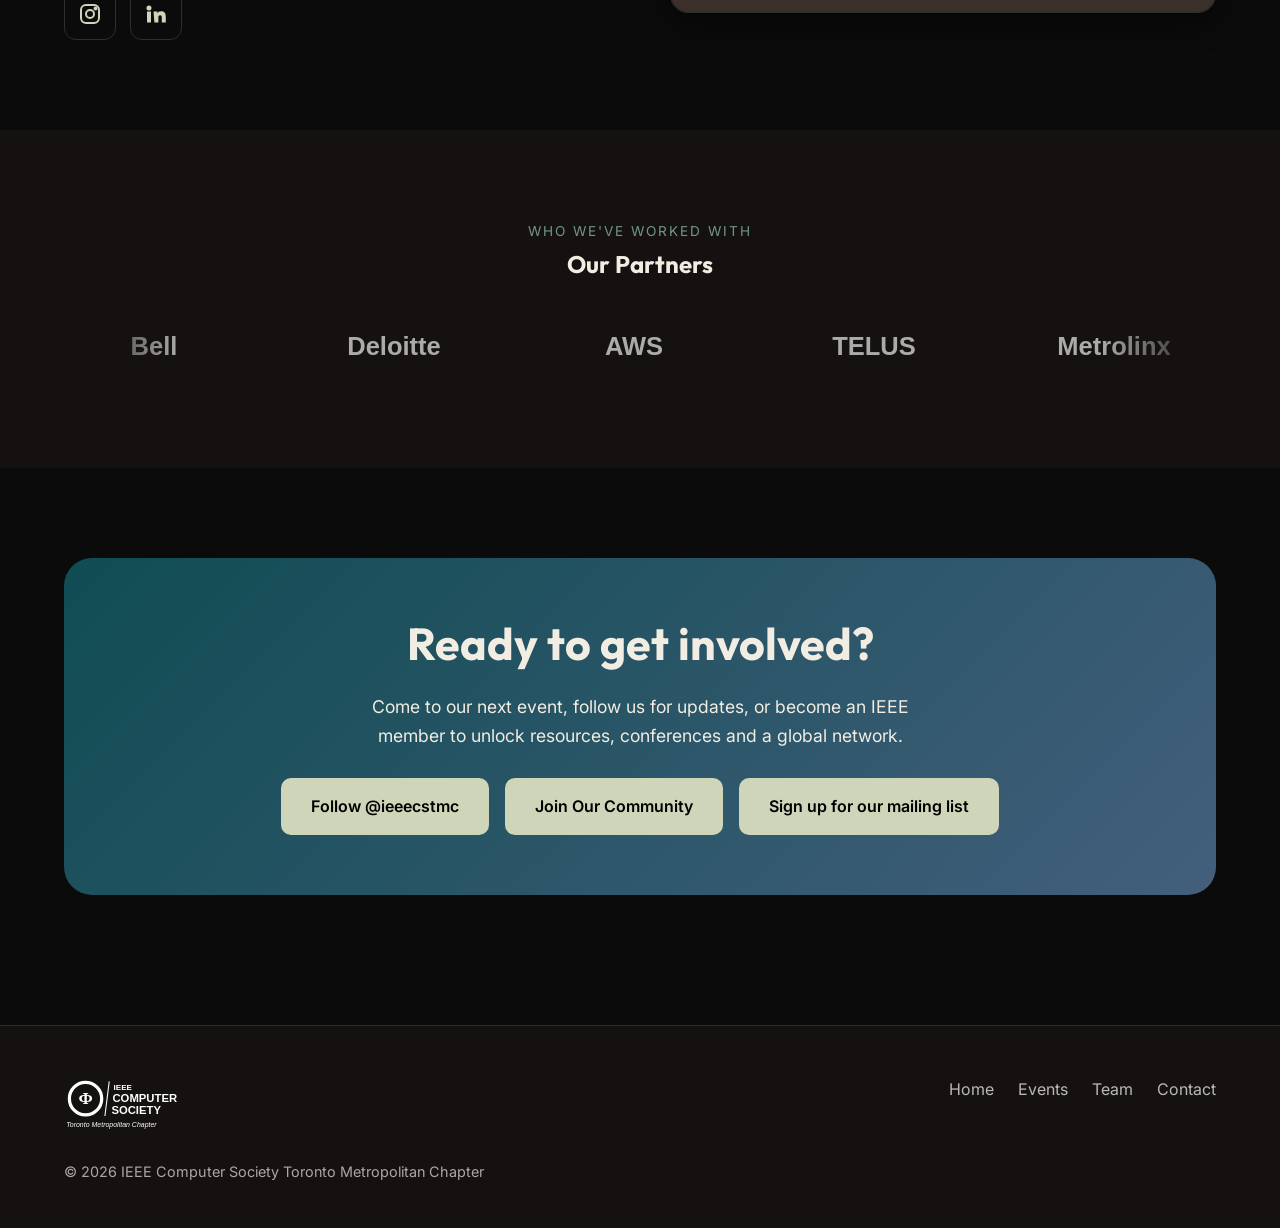
==== commit 9e40eaaa: "Fixed photo issue with upcoming events" ====
--- a/index.html
+++ b/index.html
@@ -136,19 +136,19 @@
 
         <div class="card-grid">
            <article class="event-card reveal">
-              <div class="event-poster"><img src="../assets/images/events/mythbusters.png" alt="Career Mythbusters Panel poster"></div>
+              <div class="event-poster"><img src="/assets/images/events/mythbusters.png" alt="Career Mythbusters Panel poster"></div>
               <h3 class="event-title"><span class="date-badge">Oct 26</span> Career Mythbusters Panel</h3>
               <p>Hot-seat game show with panelists in the industry.</p>
             </article>
 
             <article class="event-card reveal">
-              <div class="event-poster"><img src="../assets/images/events/ece_poster.png" alt="ECE Meet & Greet poster"></div>
+              <div class="event-poster"><img src="/assets/images/events/ece_poster.png" alt="ECE Meet & Greet poster"></div>
               <h3 class="event-title"><span class="date-badge">Oct 13</span> ECE Meet & Greet</h3>
               <p>Connect with faculty and peers in the Electrical and Computer Engineering department.</p>
             </article>
 
             <article class="event-card reveal">
-              <div class="event-poster"><img src="../assets/images/events/arduino_poster.png" alt="Arduino Workshop"></div>
+              <div class="event-poster"><img src="/assets/images/events/arduino_poster.png" alt="Arduino Workshop"></div>
               <h3 class="event-title"><span class="date-badge">Mar 10 & 12</span> Arduino Workshop</h3>
               <p>Learn the basics of Arduino programming and build your first project.</p>
             </article>
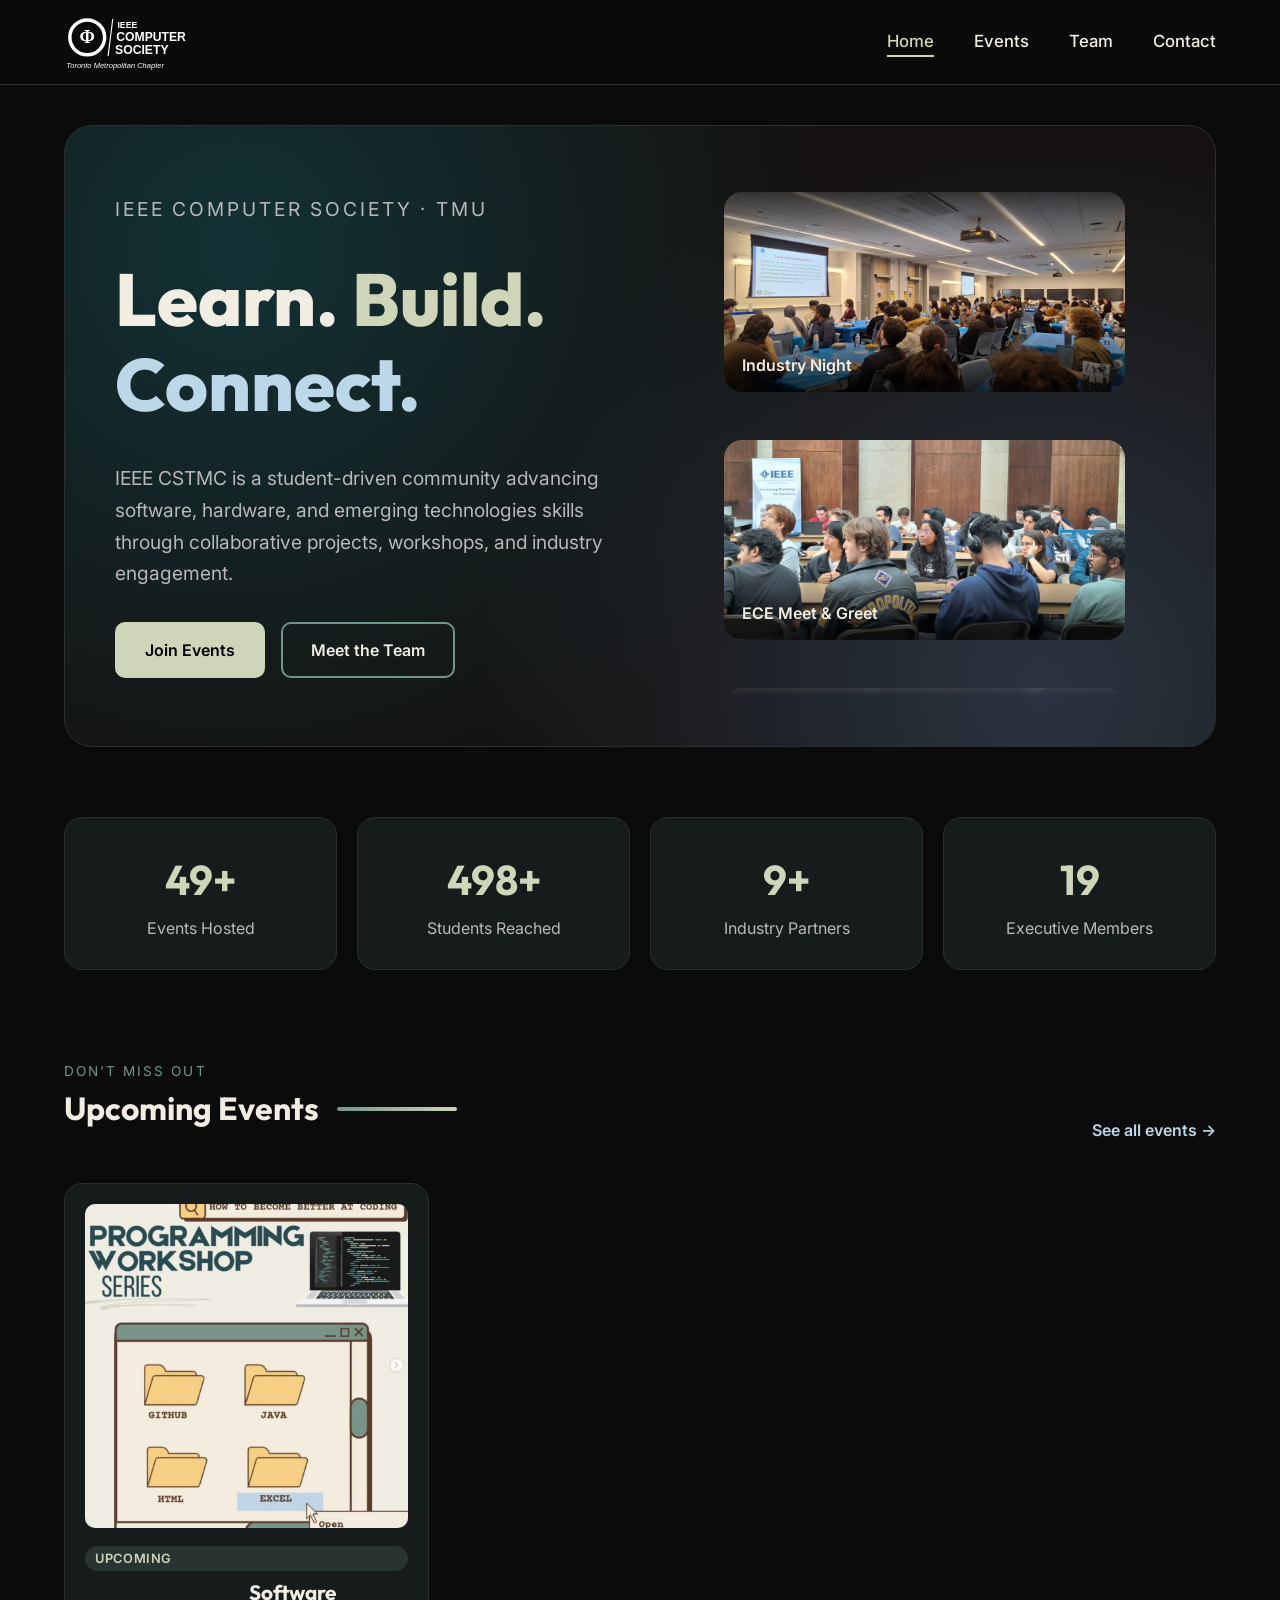
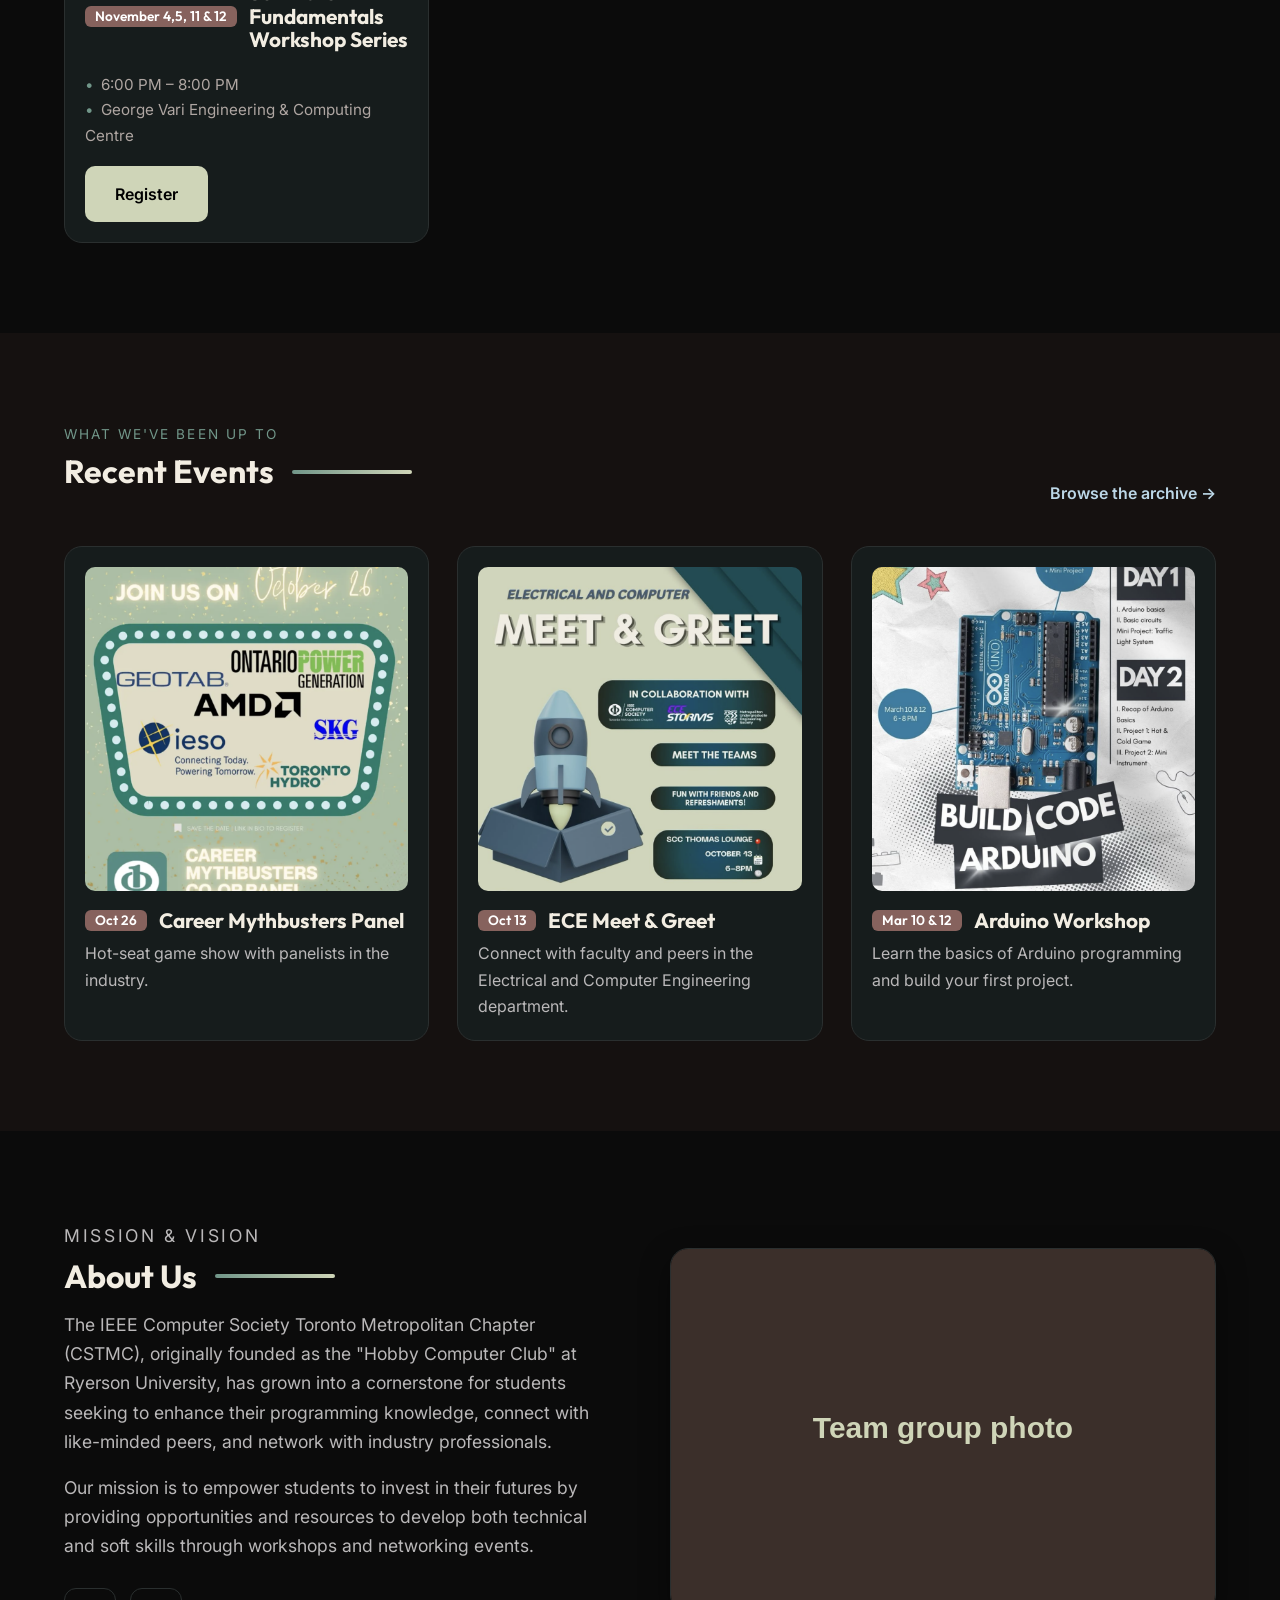
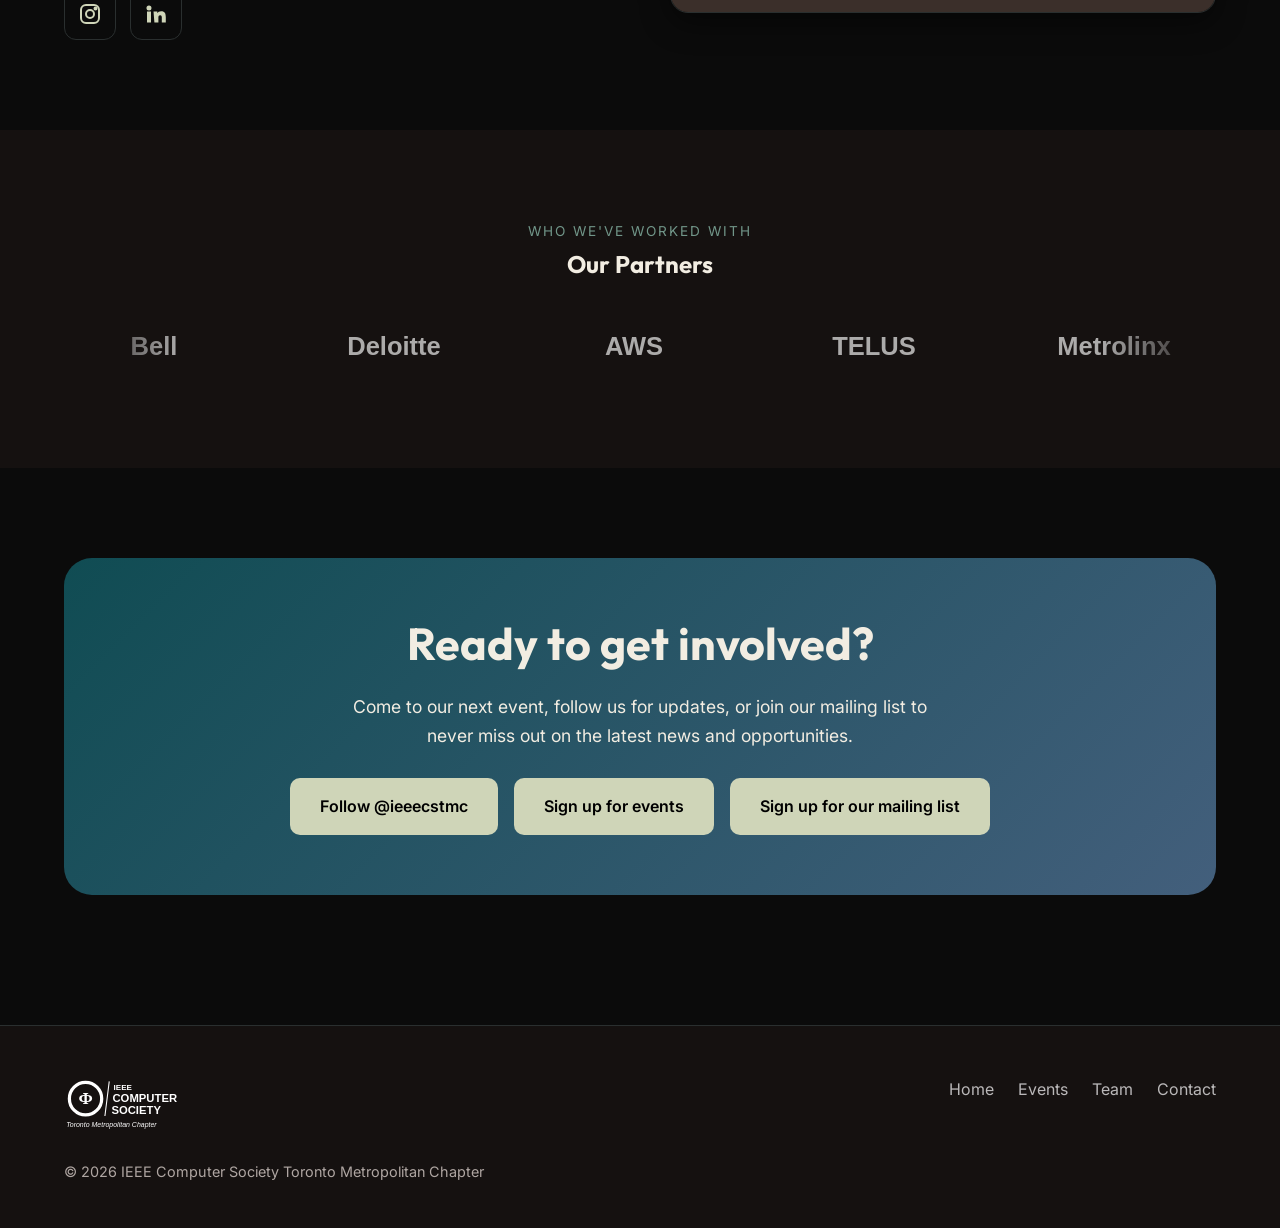
==== commit d77fadf4: "Changes to main index" ====
--- a/index.html
+++ b/index.html
@@ -39,7 +39,7 @@
 
   <main>
 
-    <!--  Hero  -->
+    <!--  Hero Burger Styled Class (For ) -->
     <section class="hero">
       <div class="container">
         <div class="hero-card">
@@ -95,6 +95,7 @@
         </div>
 
         <div class="card-grid">
+          <!-- TO create a new event, copy the following article block -->
           <article class="event-card reveal">
             <div class="event-poster"><img src="assets/images/events/SWFWorkshop.png" alt="Software Fundamentals Series"></div>
             <span class="tag-upcoming">Upcoming</span>
@@ -105,19 +106,6 @@
             </ul>
             <a href="https://linktr.ee/IEEECSTMC?utm_source=linktree_profile_share&ltsid=d2d36359-6abe-4a47-912a-0e92fa278164" target="_blank" rel="noopener" class="btn btn-primary">Register</a>
           </article>
-
-          <!--
-          <article class="event-card reveal">
-            <div class="event-poster"><img src="assets/images/events/upcoming-2.svg" alt="Python Workshop poster"></div>
-            <span class="tag-upcoming">Upcoming</span>
-            <h3 class="event-title"><span class="date-badge">Nov 12</span> SWF: Python Workshop</h3>
-            <ul class="event-meta">
-              <li>6:00 PM &ndash; 8:00 PM</li>
-              <li>Room 208, Daphne Cockwell Complex</li>
-            </ul>
-            <a href="https://linktr.ee/IEEECSTMC?utm_source=linktree_profile_share&ltsid=d2d36359-6abe-4a47-912a-0e92fa278164" target="_blank" rel="noopener" class="btn btn-primary">Register</a>
-          </article>
-          -->
           
         </div>
       </div>
@@ -135,6 +123,7 @@
         </div>
 
         <div class="card-grid">
+          <!-- TO create a new event, copy the following article block -->
            <article class="event-card reveal">
               <div class="event-poster"><img src="/assets/images/events/mythbusters.png" alt="Career Mythbusters Panel poster"></div>
               <h3 class="event-title"><span class="date-badge">Oct 26</span> Career Mythbusters Panel</h3>
@@ -218,12 +207,11 @@
       <div class="container">
         <div class="join-banner reveal">
           <h2>Ready to get involved?</h2>
-          <p>Come to our next event, follow us for updates, or become an IEEE member to unlock resources, conferences and a global network.</p>
+          <p>Come to our next event, follow us for updates, or join our mailing list to never miss out on the latest news and opportunities.</p>
           <div class="hero-buttons" style="justify-content:center;">
             <a href="https://www.instagram.com/ieeecstmc/" target="_blank" rel="noopener" class="btn btn-primary">Follow @ieeecstmc</a>
-            <a href="https://linktr.ee/IEEECSTMC?utm_source=linktree_profile_share&ltsid=a7ab972f-69f2-43bb-ad1f-7806c598b5b3" target="_blank" rel="noopener" class="btn btn-primary">Join Our Community</a>
+            <a href="https://linktr.ee/IEEECSTMC?utm_source=linktree_profile_share&ltsid=a7ab972f-69f2-43bb-ad1f-7806c598b5b3" target="_blank" rel="noopener" class="btn btn-primary">Sign up for events</a>
             <a href="https://ieeecstmc.us5.list-manage.com/subscribe?u=8fe68dee492ba1ed018e6572e&id=c52763f709" target="_blank" rel="noopener" class="btn btn-primary">Sign up for our mailing list</a>
-
           </div>
         </div>
       </div>
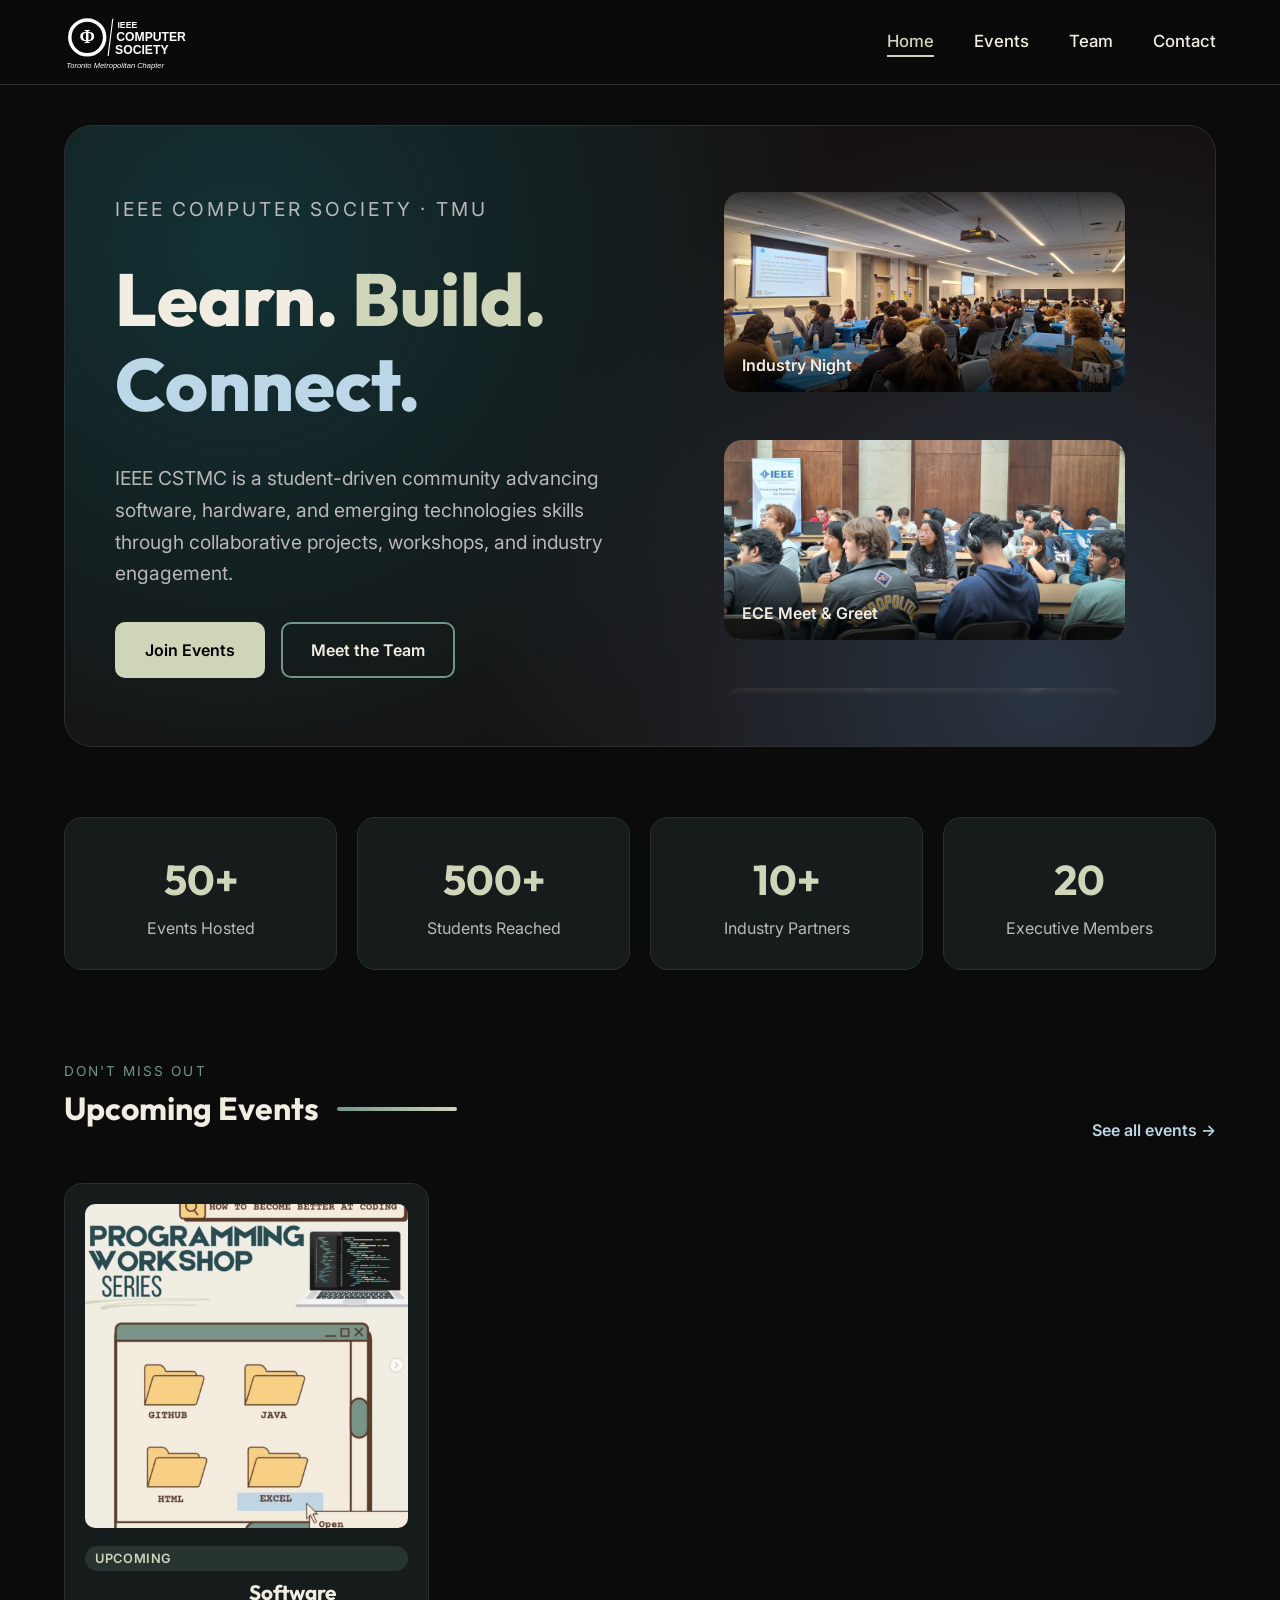
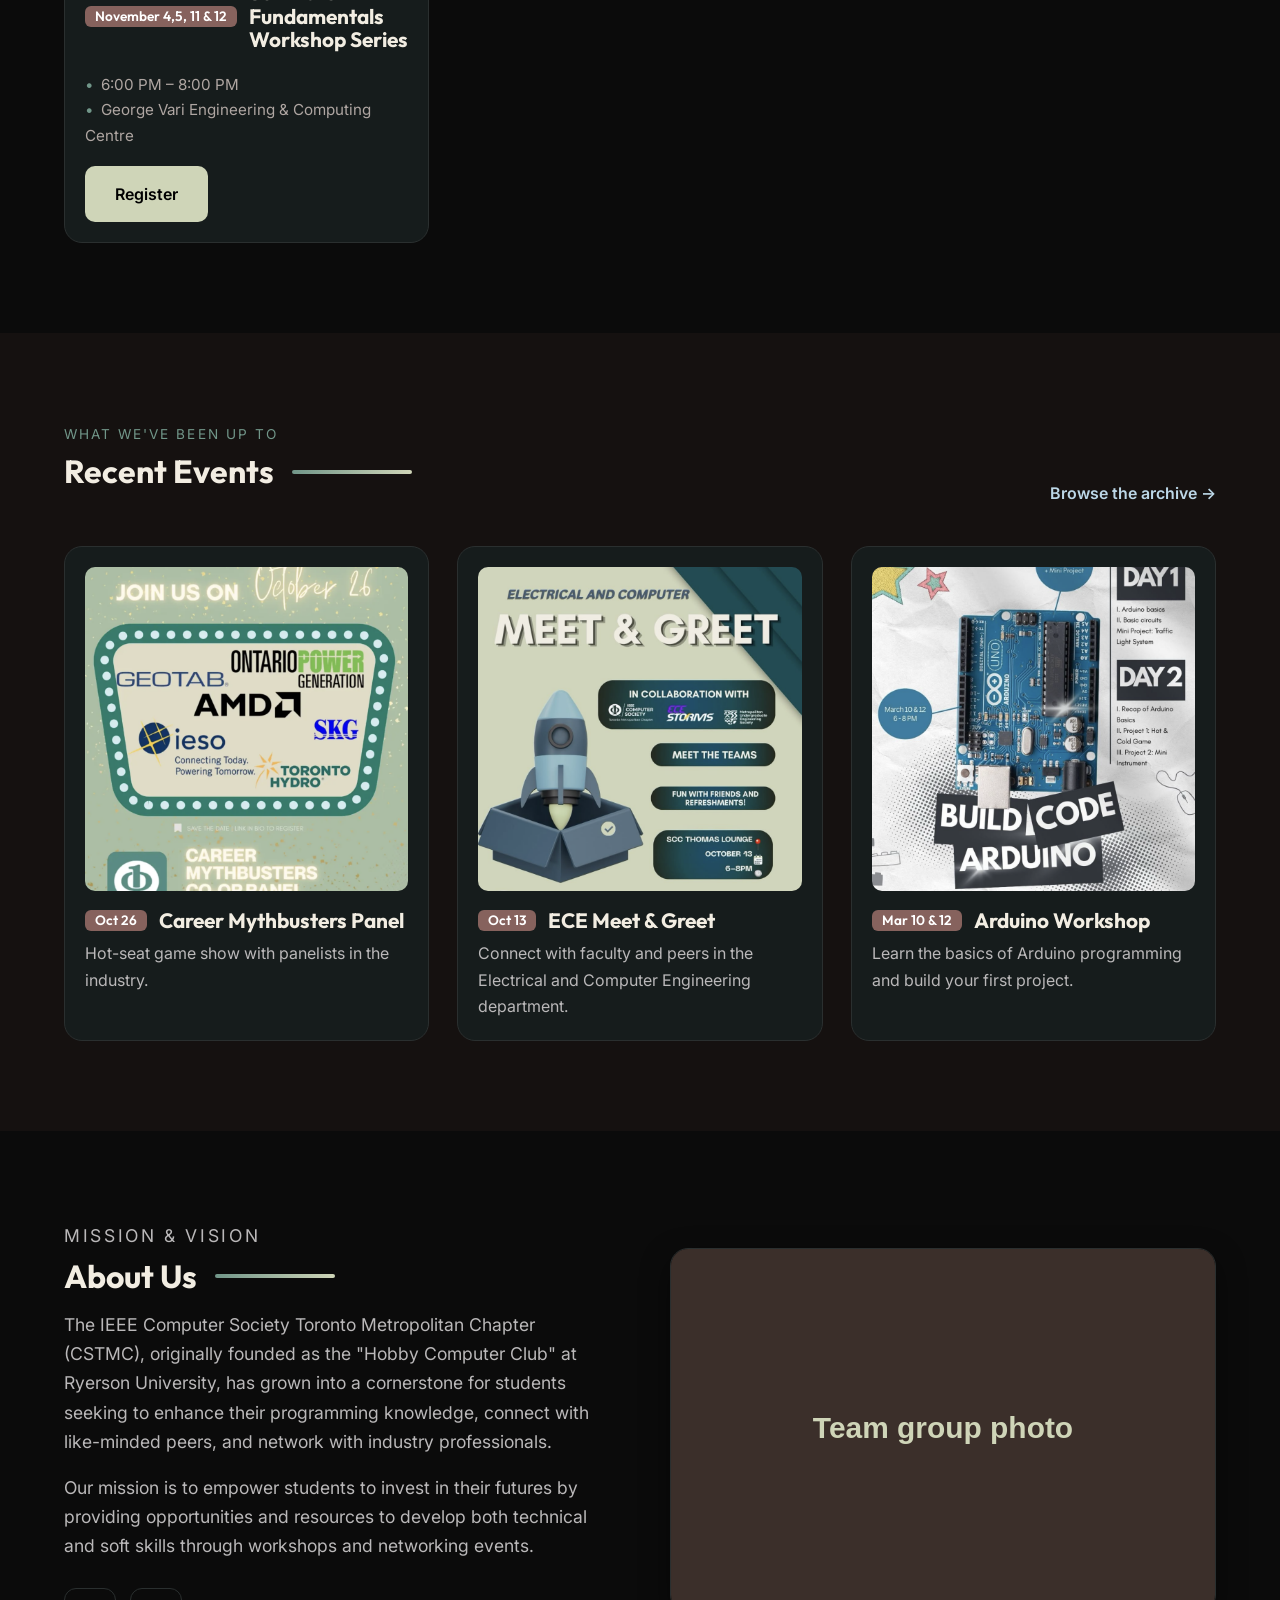
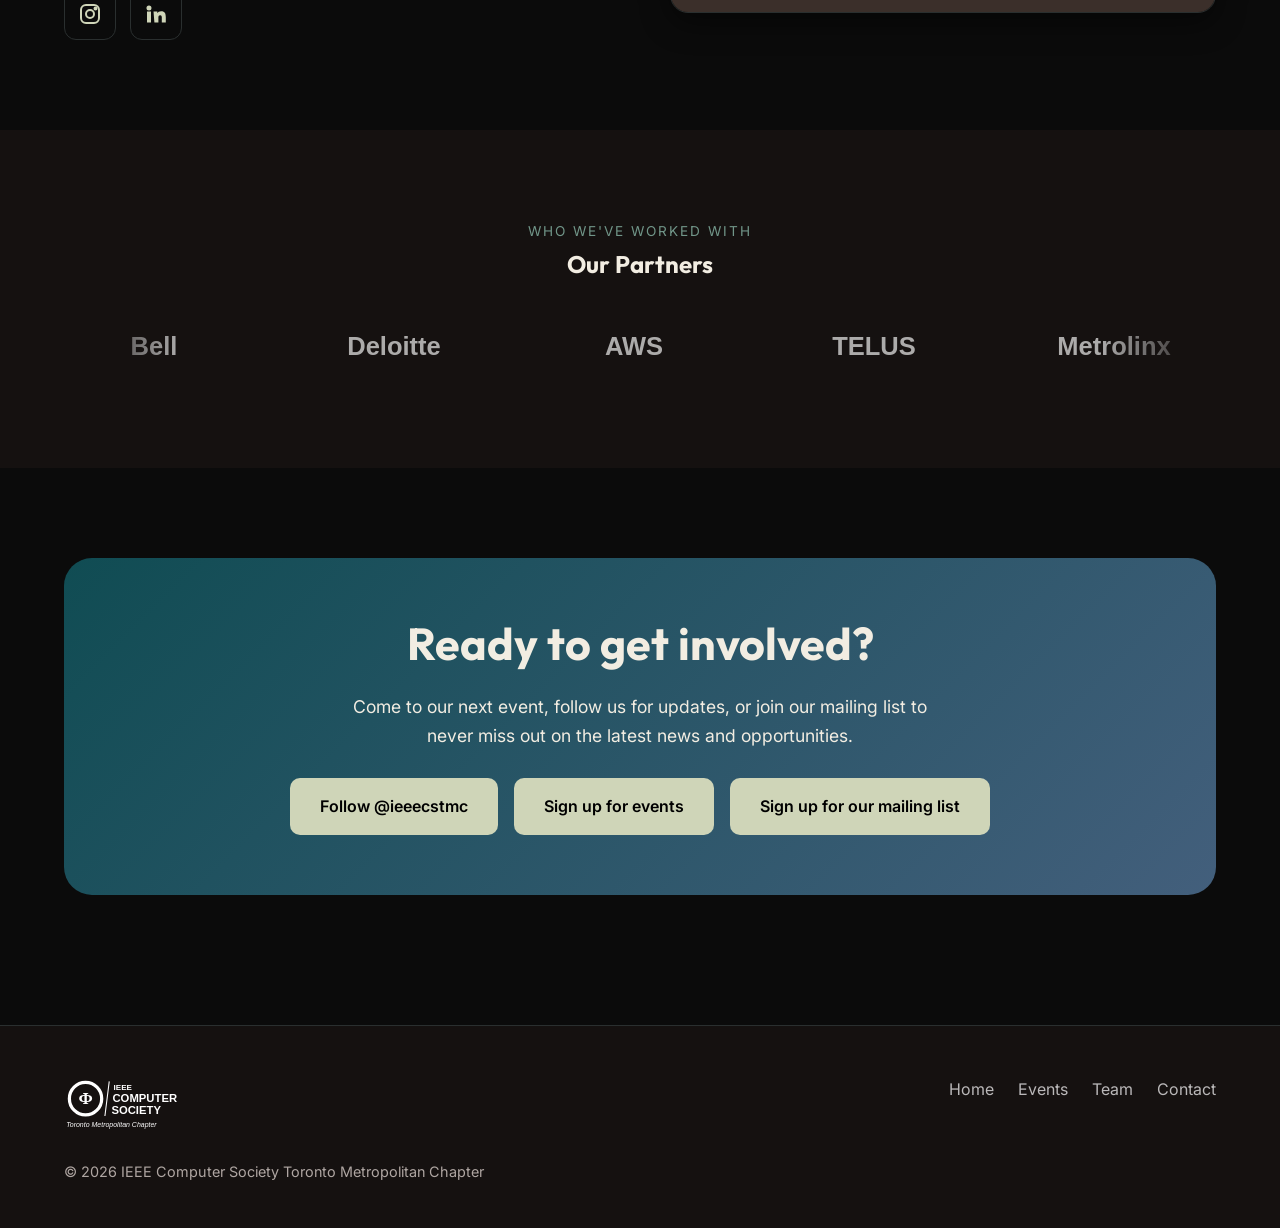
==== commit 8c9ade1c: "Fixed image issues" ====
--- a/index.html
+++ b/index.html
@@ -125,19 +125,19 @@
         <div class="card-grid">
           <!-- TO create a new event, copy the following article block -->
            <article class="event-card reveal">
-              <div class="event-poster"><img src="/assets/images/events/mythbusters.png" alt="Career Mythbusters Panel poster"></div>
+              <div class="event-poster"><img src="../assets/images/events/mythbusters.png" alt="Career Mythbusters Panel poster"></div>
               <h3 class="event-title"><span class="date-badge">Oct 26</span> Career Mythbusters Panel</h3>
               <p>Hot-seat game show with panelists in the industry.</p>
             </article>
 
             <article class="event-card reveal">
-              <div class="event-poster"><img src="/assets/images/events/ece_poster.png" alt="ECE Meet & Greet poster"></div>
+              <div class="event-poster"><img src="../assets/images/events/ece_poster.png" alt="ECE Meet & Greet poster"></div>
               <h3 class="event-title"><span class="date-badge">Oct 13</span> ECE Meet & Greet</h3>
               <p>Connect with faculty and peers in the Electrical and Computer Engineering department.</p>
             </article>
 
             <article class="event-card reveal">
-              <div class="event-poster"><img src="/assets/images/events/arduino_poster.png" alt="Arduino Workshop"></div>
+              <div class="event-poster"><img src="../assets/images/events/arduino_poster.png" alt="Arduino Workshop"></div>
               <h3 class="event-title"><span class="date-badge">Mar 10 & 12</span> Arduino Workshop</h3>
               <p>Learn the basics of Arduino programming and build your first project.</p>
             </article>
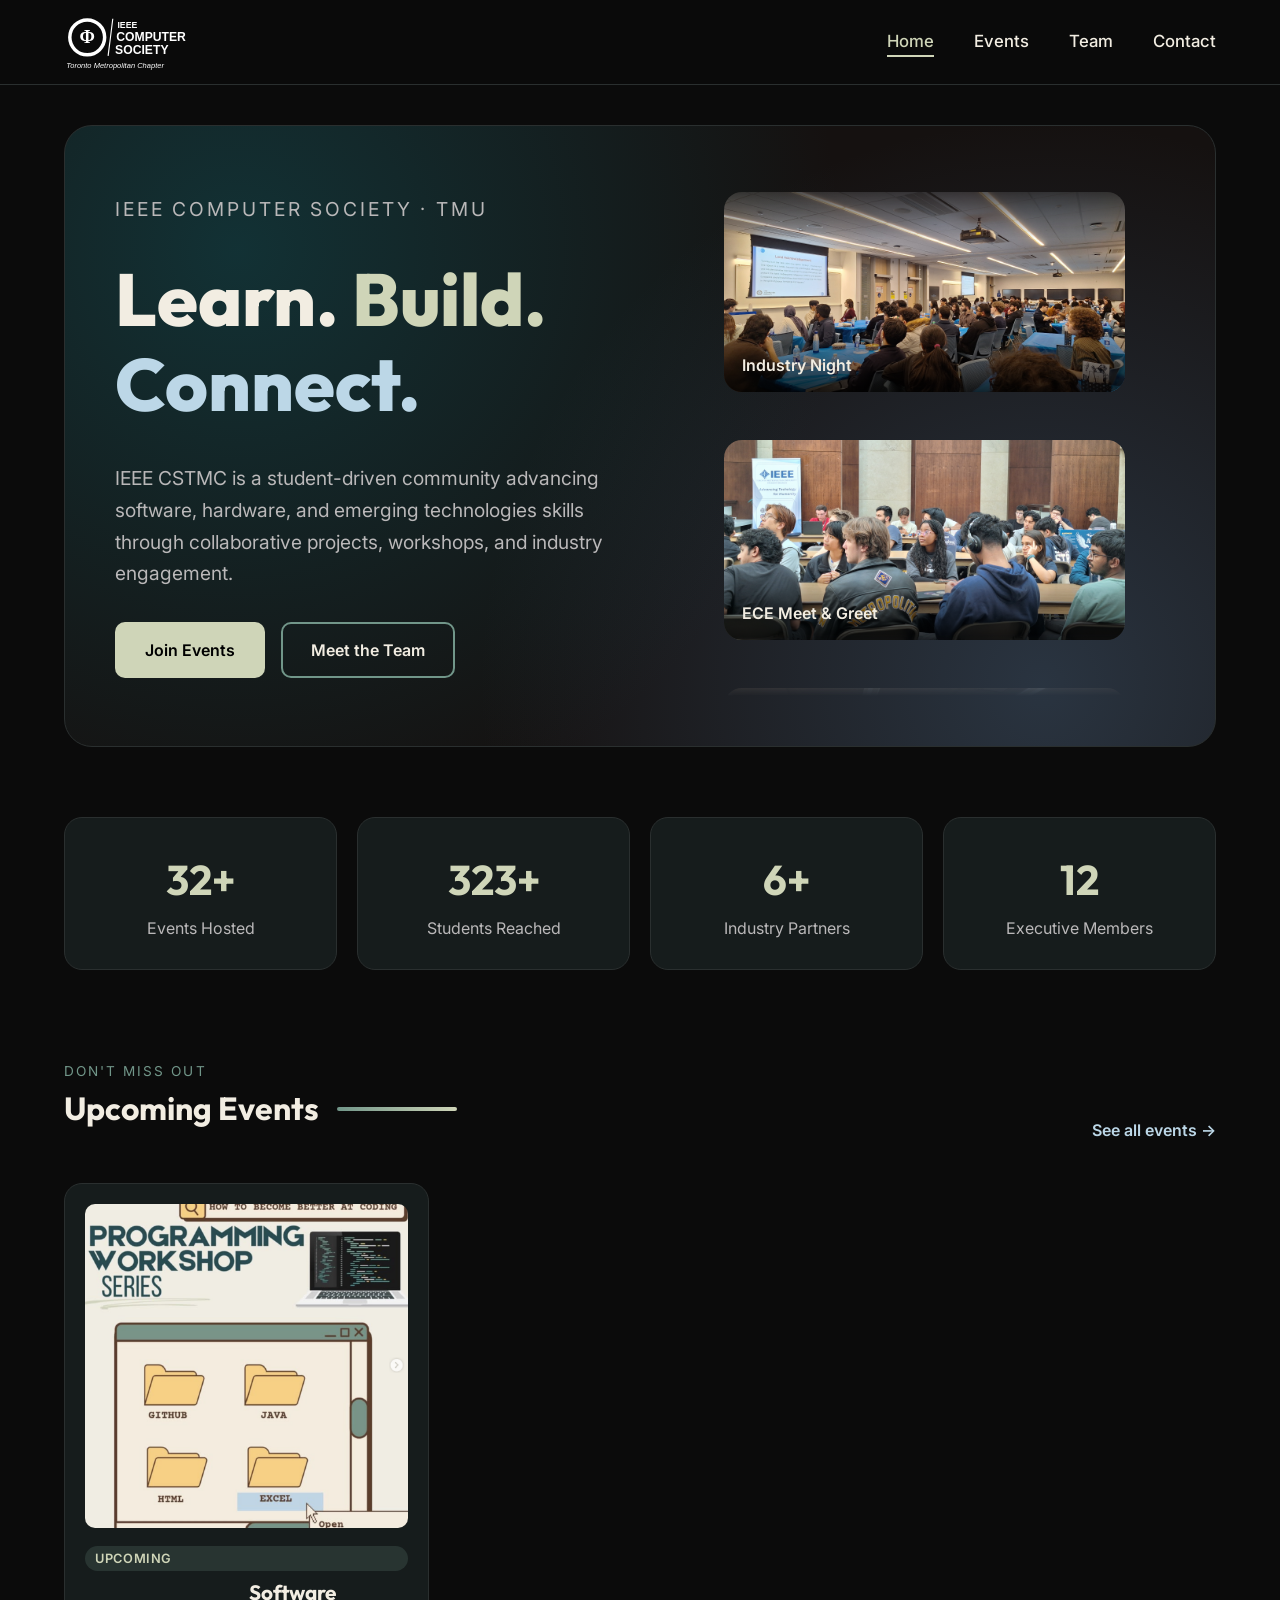
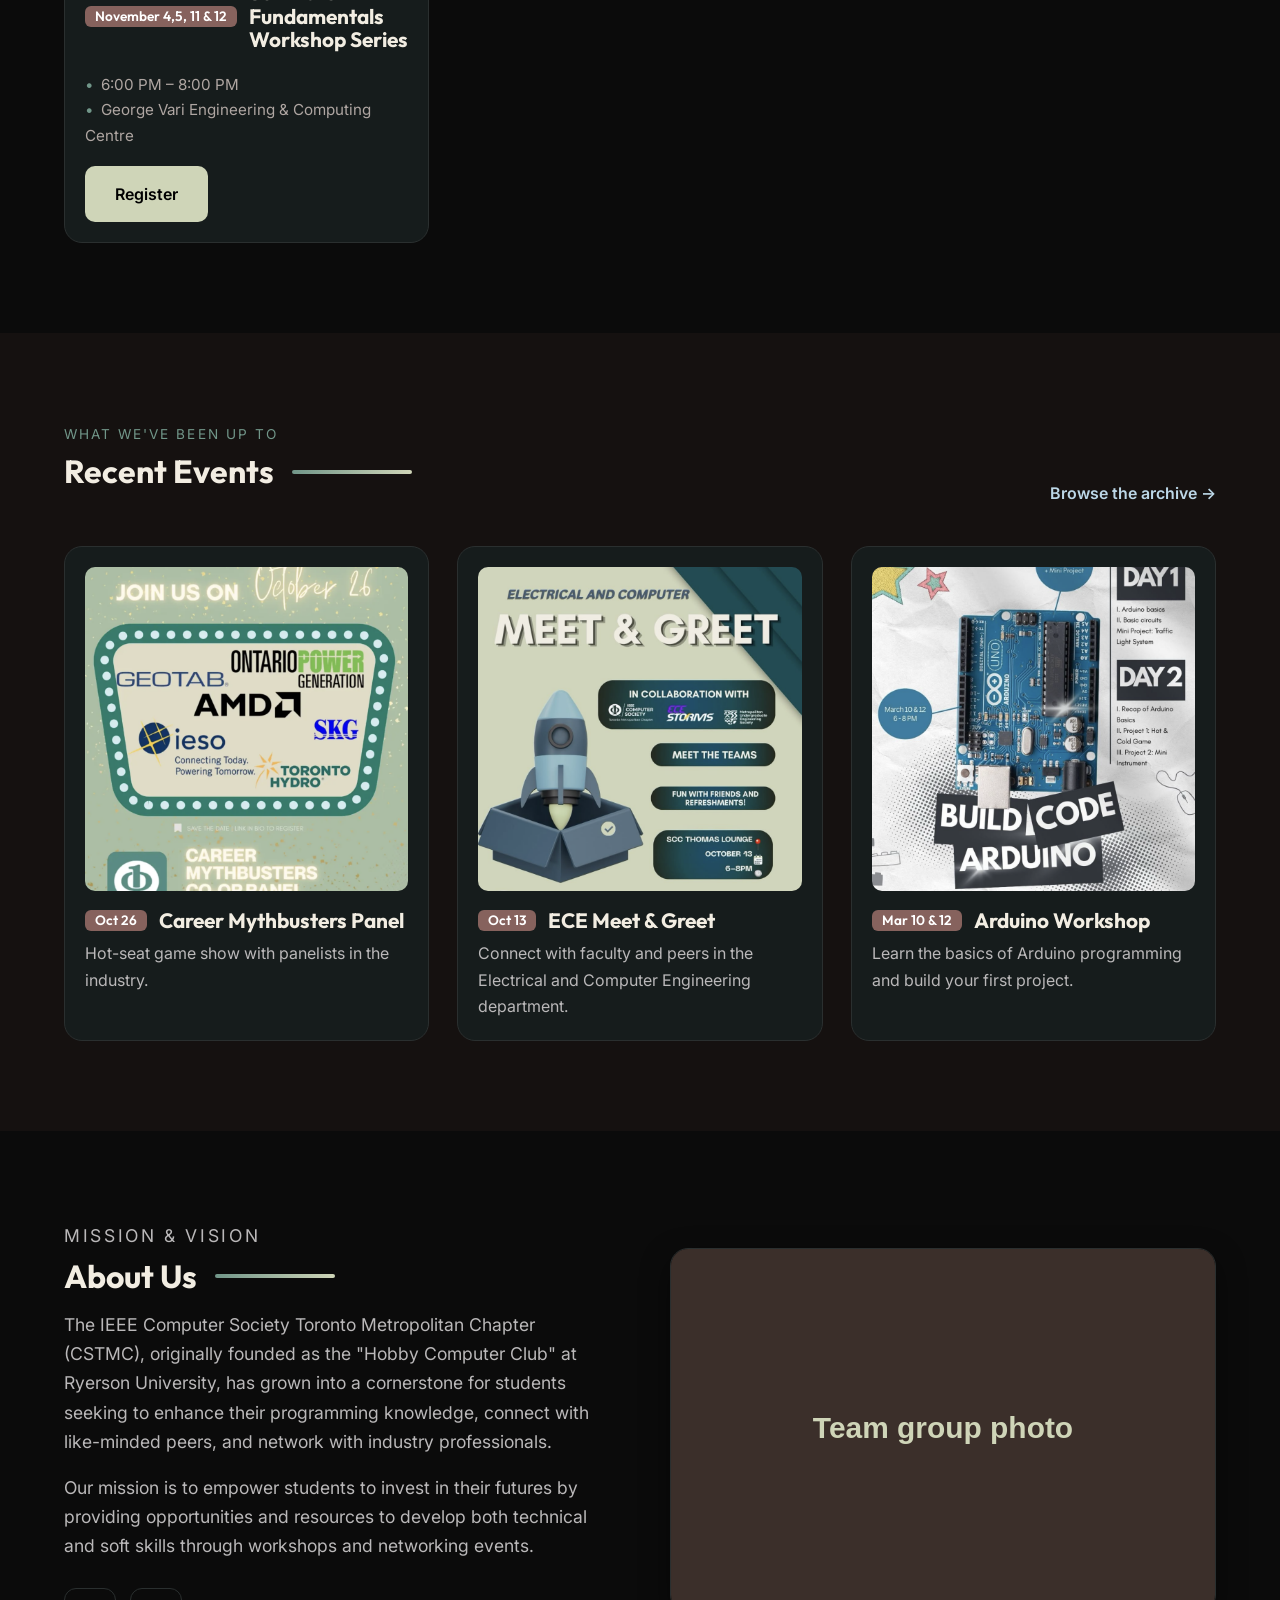
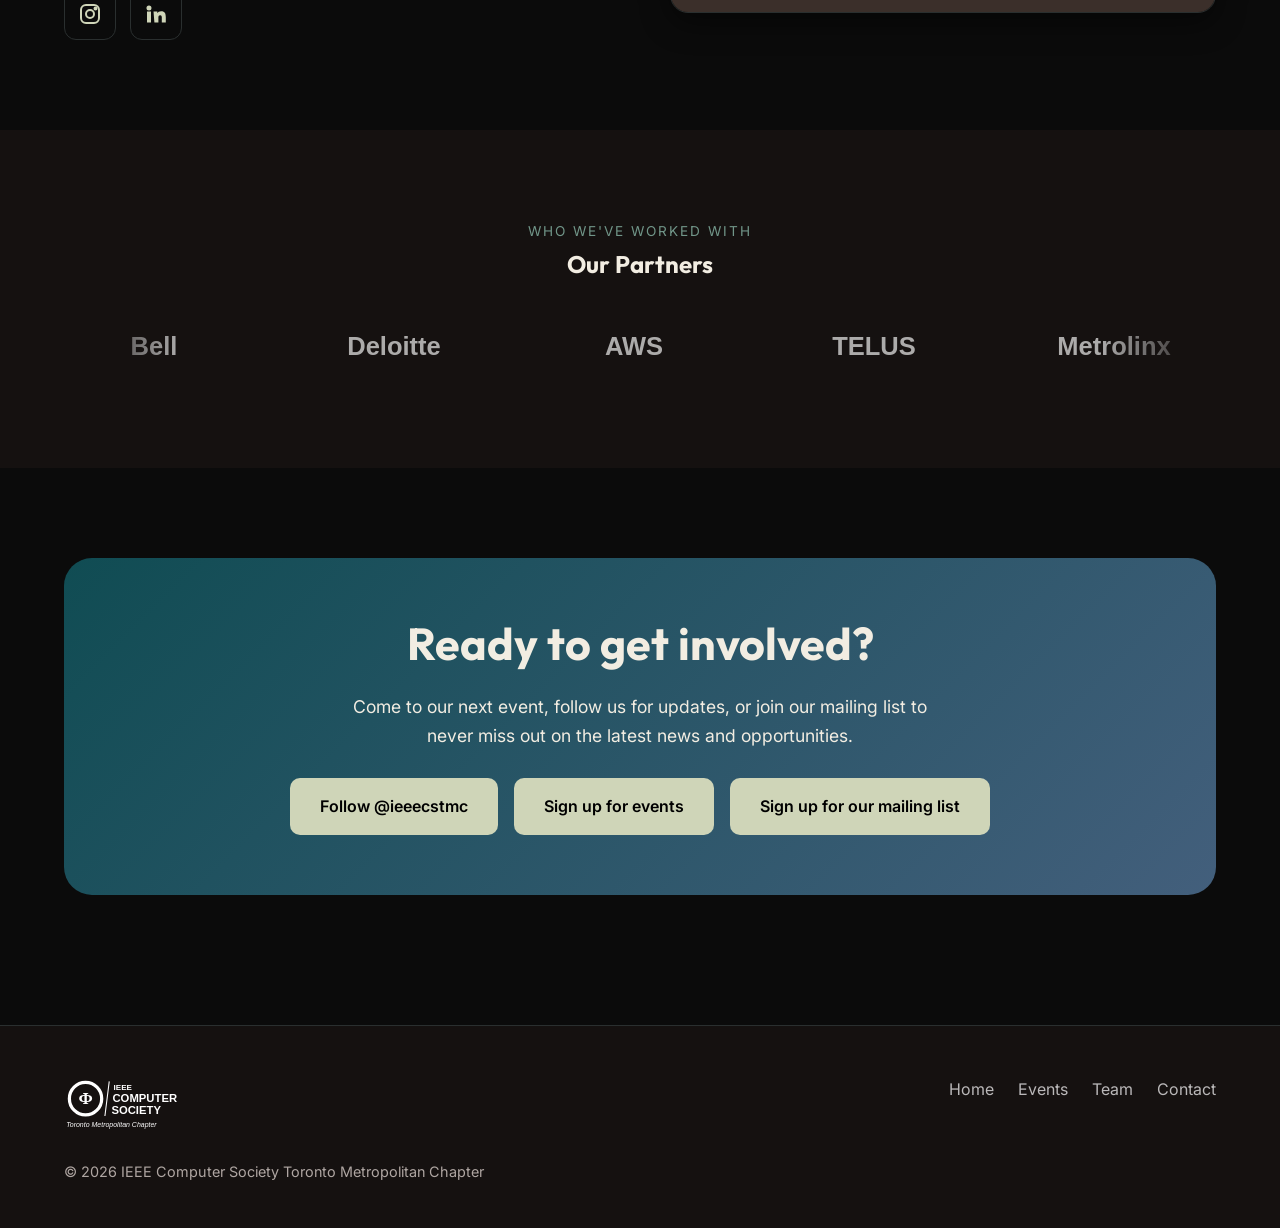
==== commit 85e94b0f: "Fixed Images 2" ====
--- a/index.html
+++ b/index.html
@@ -125,19 +125,19 @@
         <div class="card-grid">
           <!-- TO create a new event, copy the following article block -->
            <article class="event-card reveal">
-              <div class="event-poster"><img src="../assets/images/events/mythbusters.png" alt="Career Mythbusters Panel poster"></div>
+              <div class="event-poster"><img src="assets/images/events/mythbusters.png" alt="Career Mythbusters Panel poster"></div>
               <h3 class="event-title"><span class="date-badge">Oct 26</span> Career Mythbusters Panel</h3>
               <p>Hot-seat game show with panelists in the industry.</p>
             </article>
 
             <article class="event-card reveal">
-              <div class="event-poster"><img src="../assets/images/events/ece_poster.png" alt="ECE Meet & Greet poster"></div>
+              <div class="event-poster"><img src="assets/images/events/ece_poster.png" alt="ECE Meet & Greet poster"></div>
               <h3 class="event-title"><span class="date-badge">Oct 13</span> ECE Meet & Greet</h3>
               <p>Connect with faculty and peers in the Electrical and Computer Engineering department.</p>
             </article>
 
             <article class="event-card reveal">
-              <div class="event-poster"><img src="../assets/images/events/arduino_poster.png" alt="Arduino Workshop"></div>
+              <div class="event-poster"><img src="assets/images/events/arduino_poster.png" alt="Arduino Workshop"></div>
               <h3 class="event-title"><span class="date-badge">Mar 10 & 12</span> Arduino Workshop</h3>
               <p>Learn the basics of Arduino programming and build your first project.</p>
             </article>
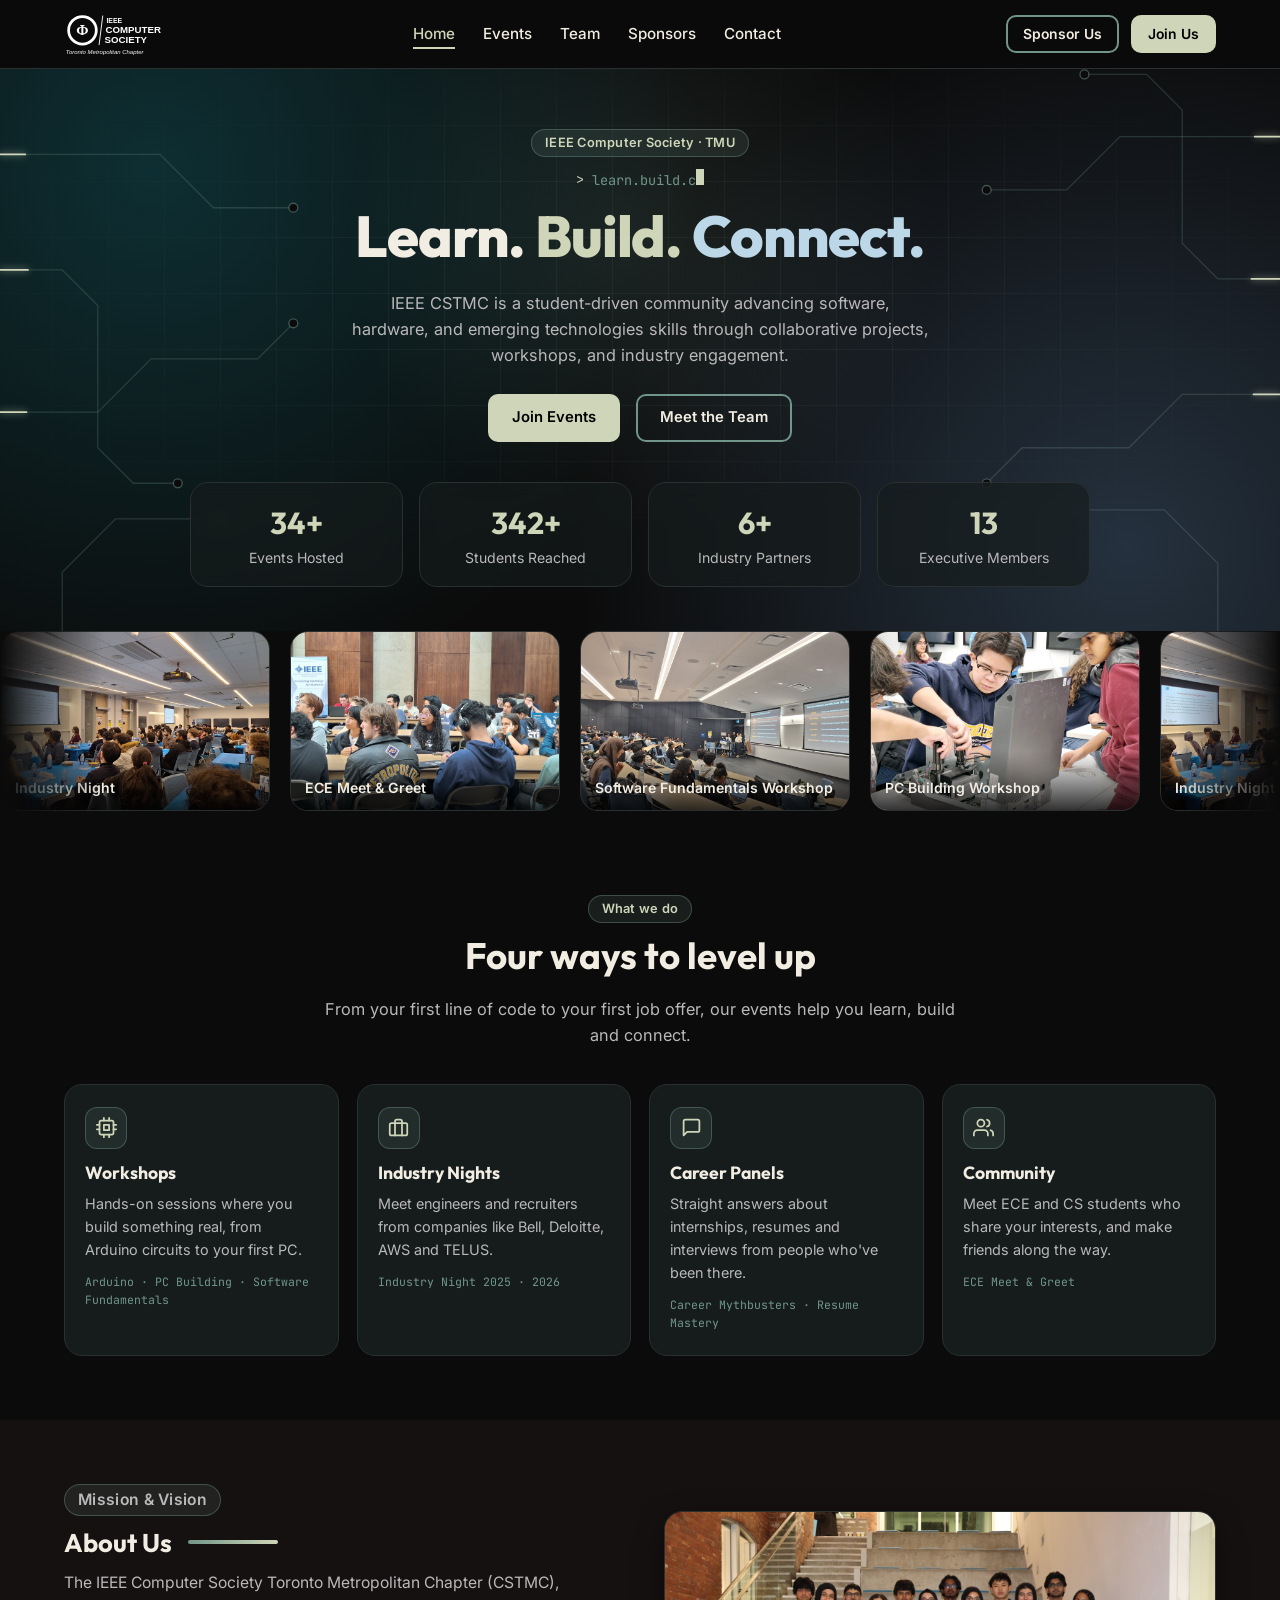
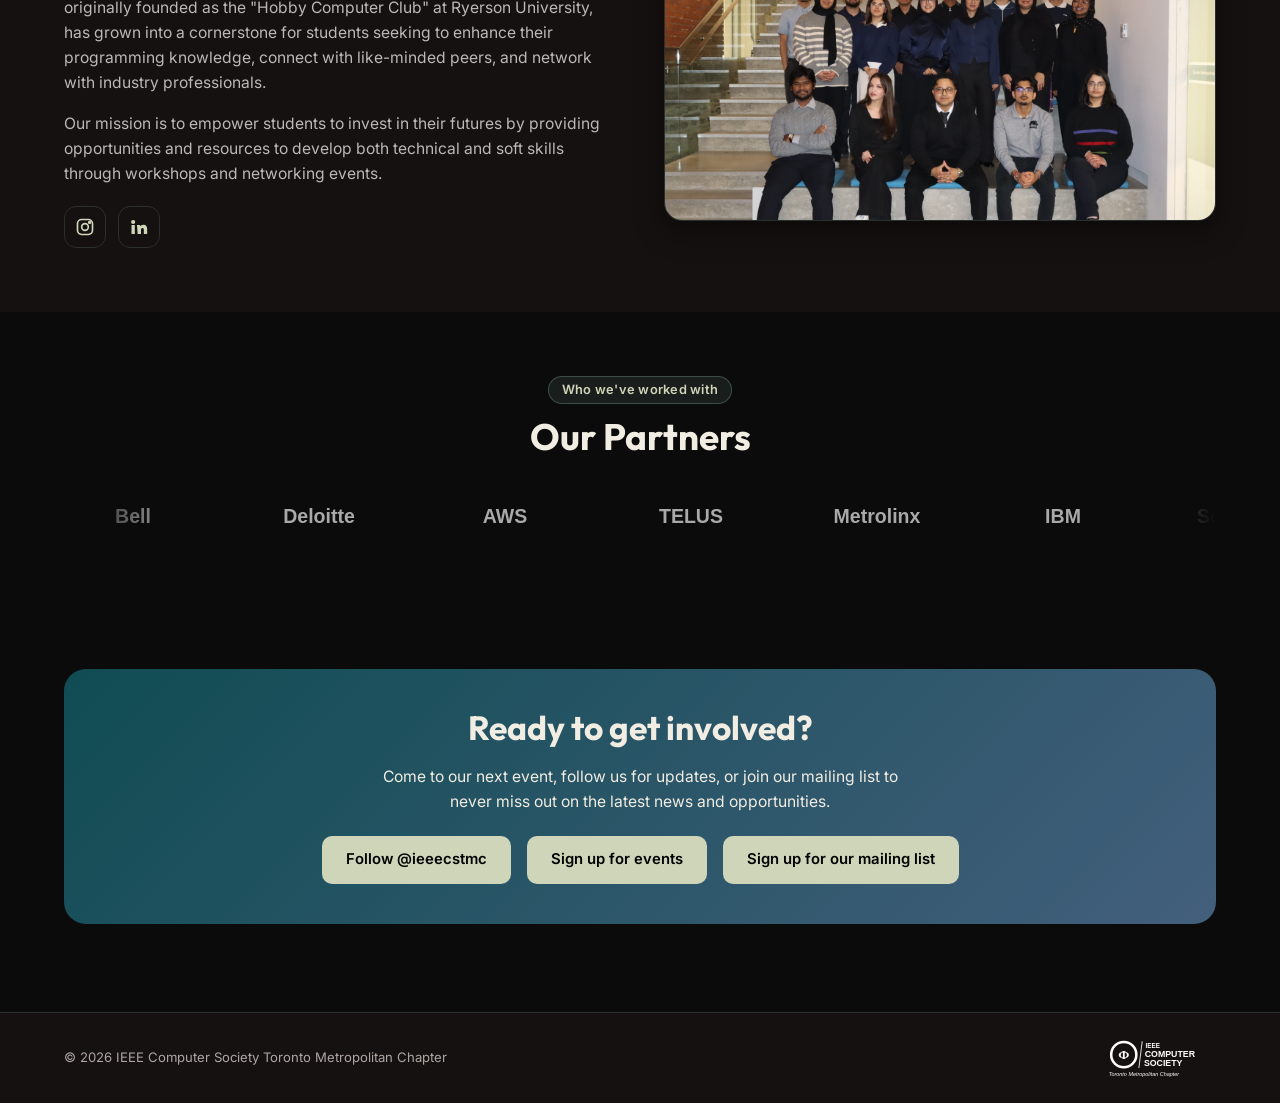
==== commit b781e091: "Complete redesign of site" ====
--- a/index.html
+++ b/index.html
@@ -2,152 +2,169 @@
 <html lang="en">
 <head>
 
-  <!-- Meta tags -->  
+  <!-- Meta tags -->
   <meta charset="UTF-8">
   <meta name="viewport" content="width=device-width, initial-scale=1.0">
   <title>IEEE CSTMC | Learn. Build. Connect.</title>
   <meta name="description" content="IEEE Computer Society Toronto Metropolitan Chapter - a student-driven community for software, hardware and emerging tech.">
   <link rel="icon" href="assets/images/logo.svg">
 
-  <!-- Fonts -->
+  <!-- Fonts (JetBrains Mono is only used for the typing line in the hero) -->
   <link rel="preconnect" href="https://fonts.googleapis.com">
   <link rel="preconnect" href="https://fonts.gstatic.com" crossorigin>
-  <link href="https://fonts.googleapis.com/css2?family=Inter:wght@400;500;600&family=Outfit:wght@600;700;800&display=swap" rel="stylesheet">
+  <link href="https://fonts.googleapis.com/css2?family=Inter:wght@400;500;600&family=JetBrains+Mono:wght@500&family=Outfit:wght@600;700;800&display=swap" rel="stylesheet">
 
   <link rel="stylesheet" href="css/style.css">
 </head>
 <body>
 
-  <!--  Header (same on every page - note remember to update all 4 pages)  -->
+  <!--  Header (same on every page - note remember to update all 5 pages)  -->
   <header class="site-header">
-    <nav class="container nav-bar">
+    <nav class="container nav-bar" aria-label="Main">
       <a href="./" class="logo"><img src="assets/images/logo.svg" alt="IEEE Computer Society Toronto Metropolitan Chapter"></a>
 
-      <button class="nav-toggle" aria-label="Open menu" aria-expanded="false">
+      <button class="nav-toggle" aria-label="Open menu" aria-expanded="false" aria-controls="nav-menu">
         <span></span><span></span><span></span>
       </button>
 
-      <!-- Navigation links -->
-      <ul class="nav-links">
-        <li><a href="./" class="active">Home</a></li>
-        <li><a href="events/">Events</a></li>
-        <li><a href="team/">Team</a></li>
-        <li><a href="contact/">Contact</a></li>
-      </ul>
+      <!-- Navigation links + buttons (becomes the dropdown on phones) -->
+      <div class="nav-menu" id="nav-menu">
+        <ul class="nav-links">
+          <li><a href="./" class="active" aria-current="page">Home</a></li>
+          <li><a href="events/">Events</a></li>
+          <li><a href="team/">Team</a></li>
+          <li><a href="sponsors/">Sponsors</a></li>
+          <li><a href="contact/">Contact</a></li>
+        </ul>
+        <div class="nav-cta">
+          <a href="sponsors/#sponsor-us" class="btn btn-outline btn-sm">Sponsor Us</a>
+          <a href="https://linktr.ee/IEEECSTMC" target="_blank" rel="noopener" class="btn btn-primary btn-sm">Join Us</a>
+        </div>
+      </div>
     </nav>
   </header>
 
   <main>
 
-    <!--  Hero Burger Styled Class (For ) -->
+    <!--  Hero  -->
     <section class="hero">
-      <div class="container">
-        <div class="hero-card">
-          <div class="hero-text">
-            <p class="eyebrow">IEEE Computer Society &middot; TMU</p>
-            <h1><span class="w1">Learn.</span> <span class="w2">Build.</span> <span class="w3">Connect.</span></h1>
-            <p>IEEE CSTMC is a student-driven community advancing software, hardware, and emerging technologies skills through collaborative projects, workshops, and industry engagement.</p>
-            <div class="hero-buttons">
-              <a href="events/" class="btn btn-primary">Join Events</a>
-              <a href="team/" class="btn btn-outline">Meet the Team</a>
-            </div>
-          </div>
-
-          <!-- Auto-scrolling photos. The list is written twice so the loop is seamless. -->
-          <div class="photo-strip">
-            <div class="photo-track">
-              <figure class="photo-item"><img src="assets/images/hero/industry_night.jpg" alt="Students networking at Industry Night"><figcaption>Industry Night</figcaption></figure>
-              <figure class="photo-item"><img src="assets/images/hero/ECE.jpg" alt="ECE Meet & Greet"><figcaption>ECE Meet & Greet</figcaption></figure>
-              <figure class="photo-item"><img src="assets/images/hero/SWF.jpg" alt="SWF"><figcaption>Software Fundamentals Workshop</figcaption></figure>
-              <figure class="photo-item"><img src="assets/images/hero/PC.jpg" alt="PC"><figcaption>PC Building Workshop</figcaption></figure>
-             
-              <!-- duplicate set (hidden from screen readers) -->
-              <figure class="photo-item" aria-hidden="true"><img src="assets/images/hero/industry_night.jpg" alt=""><figcaption>Industry Night</figcaption></figure>
-              <figure class="photo-item" aria-hidden="true"><img src="assets/images/hero/ECE.jpg" alt=""><figcaption>ECE Meet & Greet</figcaption></figure>
-              <figure class="photo-item" aria-hidden="true"><img src="assets/images/hero/SWF.jpg" alt=""><figcaption>Software Fundamentals Workshop</figcaption></figure>
-              <figure class="photo-item" aria-hidden="true"><img src="assets/images/hero/PC.jpg" alt=""><figcaption>PC Building Workshop</figcaption></figure>
-            
-            </div>
-          </div>
-        </div>
-      </div>
-    </section>
-
-    <!--  Stats (numbers count up on scroll - edit data-target to actual numbers)  -->
-    <section class="container reveal">
-      <div class="stats">
-        <div class="stat"><span class="stat-number" data-target="50" data-suffix="+">0</span><div class="stat-label">Events Hosted</div></div>
-        <div class="stat"><span class="stat-number" data-target="500" data-suffix="+">0</span><div class="stat-label">Students Reached</div></div>
-        <div class="stat"><span class="stat-number" data-target="10" data-suffix="+">0</span><div class="stat-label">Industry Partners</div></div>
-        <div class="stat"><span class="stat-number" data-target="20" data-suffix="">0</span><div class="stat-label">Executive Members</div></div>
-      </div>
-    </section>
-
-    <!--  Upcoming events  -->
+      <!-- Decorative background: grid, circuit traces with travelling signals, mouse glow -->
+      <div class="hero-bg" aria-hidden="true">
+        <div class="hero-grid"></div>
+        <svg class="hero-circuit" viewBox="0 0 1440 720" preserveAspectRatio="xMidYMid slice">
+          <!-- left side -->
+          <path class="trace" d="M0 140 H180 L240 200 H330"/>
+          <path class="trace" d="M0 430 H110 L170 370 H290 L330 330"/>
+          <path class="trace" d="M70 720 V610 L130 550 H250"/>
+          <path class="trace" d="M0 270 H70 L110 310 V470 L150 510 H200"/>
+          <!-- right side -->
+          <path class="trace" d="M1440 120 H1260 L1200 180 H1110"/>
+          <path class="trace" d="M1440 410 H1330 L1270 470 H1150 L1110 510"/>
+          <path class="trace" d="M1370 720 V600 L1310 540 H1190"/>
+          <path class="trace" d="M1440 280 H1370 L1330 240 V90 L1290 50 H1220"/>
+
+          <!-- signals (same paths; pathLength lets one dash size fit every trace) -->
+          <path class="pulse" pathLength="100" d="M0 140 H180 L240 200 H330"/>
+          <path class="pulse" pathLength="100" d="M0 430 H110 L170 370 H290 L330 330" style="animation-duration:7s; animation-delay:-2s"/>
+          <path class="pulse" pathLength="100" d="M70 720 V610 L130 550 H250" style="animation-duration:5s; animation-delay:-4s"/>
+          <path class="pulse" pathLength="100" d="M0 270 H70 L110 310 V470 L150 510 H200" style="animation-duration:8s; animation-delay:-1s"/>
+          <path class="pulse" pathLength="100" d="M1440 120 H1260 L1200 180 H1110" style="animation-duration:6.5s; animation-delay:-3s"/>
+          <path class="pulse" pathLength="100" d="M1440 410 H1330 L1270 470 H1150 L1110 510" style="animation-duration:5.5s"/>
+          <path class="pulse" pathLength="100" d="M1370 720 V600 L1310 540 H1190" style="animation-duration:7.5s; animation-delay:-5s"/>
+          <path class="pulse" pathLength="100" d="M1440 280 H1370 L1330 240 V90 L1290 50 H1220" style="animation-duration:9s; animation-delay:-2.5s"/>
+
+          <!-- pads at the end of each trace -->
+          <circle class="pad" cx="330" cy="200" r="5"/>
+          <circle class="pad" cx="330" cy="330" r="5"/>
+          <circle class="pad" cx="250" cy="550" r="5"/>
+          <circle class="pad" cx="200" cy="510" r="5"/>
+          <circle class="pad" cx="1110" cy="180" r="5"/>
+          <circle class="pad" cx="1110" cy="510" r="5"/>
+          <circle class="pad" cx="1190" cy="540" r="5"/>
+          <circle class="pad" cx="1220" cy="50" r="5"/>
+        </svg>
+        <div class="hero-glow"></div>
+      </div>
+
+      <div class="container">
+        <p class="eyebrow">IEEE Computer Society &middot; TMU</p>
+
+        <!-- Typing line: add or change phrases in data-words, separated by | -->
+        <p class="hero-terminal" aria-hidden="true">
+          <span class="prompt">&gt;</span>
+          <span><span class="typed" data-words="learn.build.connect()|npm run workshop|git commit -m &quot;join cstmc&quot;|ping industry-night">learn.build.connect()</span><span class="caret"></span></span>
+        </p>
+
+        <h1><span class="w1">Learn.</span> <span class="w2">Build.</span> <span class="w3">Connect.</span></h1>
+        <p class="hero-lead">IEEE CSTMC is a student-driven community advancing software, hardware, and emerging technologies skills through collaborative projects, workshops, and industry engagement.</p>
+        <div class="hero-buttons">
+          <a href="events/" class="btn btn-primary">Join Events</a>
+          <a href="team/" class="btn btn-outline">Meet the Team</a>
+        </div>
+
+        <!--  Stats (numbers count up on scroll - edit data-target to actual numbers)  -->
+        <div class="stats">
+          <div class="stat"><span class="stat-number" data-target="50" data-suffix="+">0</span><div class="stat-label">Events Hosted</div></div>
+          <div class="stat"><span class="stat-number" data-target="500" data-suffix="+">0</span><div class="stat-label">Students Reached</div></div>
+          <div class="stat"><span class="stat-number" data-target="10" data-suffix="+">0</span><div class="stat-label">Industry Partners</div></div>
+          <div class="stat"><span class="stat-number" data-target="20" data-suffix="">0</span><div class="stat-label">Executive Members</div></div>
+        </div>
+       </div>
+    </section>
+
+    <!--  Photo band: slides left -> right. List each photo ONCE - main.js handles the loop.  -->
+    <section class="photo-band" aria-label="Photos from past events">
+      <div class="photo-track">
+        <figure class="photo-item"><img src="assets/images/hero/industry_night.jpg" alt="Students networking at Industry Night"><figcaption>Industry Night</figcaption></figure>
+        <figure class="photo-item"><img src="assets/images/hero/ECE.jpg" alt="ECE Meet & Greet"><figcaption>ECE Meet &amp; Greet</figcaption></figure>
+        <figure class="photo-item"><img src="assets/images/hero/SWF.jpg" alt="Software Fundamentals Workshop"><figcaption>Software Fundamentals Workshop</figcaption></figure>
+        <figure class="photo-item"><img src="assets/images/hero/PC.jpg" alt="PC Building Workshop"><figcaption>PC Building Workshop</figcaption></figure>
+      </div>
+    </section>
+
+    <!--  What we do  -->
     <section class="section">
       <div class="container">
-        <div class="section-head reveal">
-          <div>
-            <p class="eyebrow">Don't miss out</p>
-            <h2 class="section-title">Upcoming Events</h2>
-          </div>
-          <a href="events/" class="link-arrow">See all events</a>
-        </div>
-
-        <div class="card-grid">
-          <!-- TO create a new event, copy the following article block -->
-          <article class="event-card reveal">
-            <div class="event-poster"><img src="assets/images/events/SWFWorkshop.png" alt="Software Fundamentals Series"></div>
-            <span class="tag-upcoming">Upcoming</span>
-            <h3 class="event-title"><span class="date-badge">November 4,5, 11 & 12</span>Software Fundamentals Workshop Series</h3>
-            <ul class="event-meta">
-              <li>6:00 PM &ndash; 8:00 PM</li>
-              <li>George Vari Engineering &amp; Computing Centre</li>
-            </ul>
-            <a href="https://linktr.ee/IEEECSTMC?utm_source=linktree_profile_share&ltsid=d2d36359-6abe-4a47-912a-0e92fa278164" target="_blank" rel="noopener" class="btn btn-primary">Register</a>
-          </article>
-          
-        </div>
-      </div>
-    </section>
-
-    <!--  Recent events  -->
-    <section class="section section-alt">
-      <div class="container">
-        <div class="section-head reveal">
-          <div>
-            <p class="eyebrow">What we've been up to</p>
-            <h2 class="section-title">Recent Events</h2>
-          </div>
-          <a href="events/" class="link-arrow">Browse the archive</a>
-        </div>
-
-        <div class="card-grid">
-          <!-- TO create a new event, copy the following article block -->
-           <article class="event-card reveal">
-              <div class="event-poster"><img src="assets/images/events/mythbusters.png" alt="Career Mythbusters Panel poster"></div>
-              <h3 class="event-title"><span class="date-badge">Oct 26</span> Career Mythbusters Panel</h3>
-              <p>Hot-seat game show with panelists in the industry.</p>
-            </article>
-
-            <article class="event-card reveal">
-              <div class="event-poster"><img src="assets/images/events/ece_poster.png" alt="ECE Meet & Greet poster"></div>
-              <h3 class="event-title"><span class="date-badge">Oct 13</span> ECE Meet & Greet</h3>
-              <p>Connect with faculty and peers in the Electrical and Computer Engineering department.</p>
-            </article>
-
-            <article class="event-card reveal">
-              <div class="event-poster"><img src="assets/images/events/arduino_poster.png" alt="Arduino Workshop"></div>
-              <h3 class="event-title"><span class="date-badge">Mar 10 & 12</span> Arduino Workshop</h3>
-              <p>Learn the basics of Arduino programming and build your first project.</p>
-            </article>
-
+        <div class="section-intro reveal">
+          <p class="eyebrow">What we do</p>
+          <h2>Four ways to level up</h2>
+          <p class="lead">From your first line of code to your first job offer, our events help you learn, build and connect.</p>
+        </div>
+
+        <div class="pillar-grid">
+          <article class="pillar reveal">
+            <span class="icon-badge"><svg viewBox="0 0 24 24" fill="none" stroke="currentColor" stroke-width="2" stroke-linecap="round" stroke-linejoin="round"><rect x="4" y="4" width="16" height="16" rx="2"/><rect x="9" y="9" width="6" height="6"/><path d="M9 1v3M15 1v3M9 20v3M15 20v3M20 9h3M20 14h3M1 9h3M1 14h3"/></svg></span>
+            <h3>Workshops</h3>
+            <p>Hands-on sessions where you build something real, from Arduino circuits to your first PC.</p>
+            <p class="pillar-examples">Arduino &middot; PC Building &middot; Software Fundamentals</p>
+          </article>
+
+          <article class="pillar reveal">
+            <span class="icon-badge"><svg viewBox="0 0 24 24" fill="none" stroke="currentColor" stroke-width="2" stroke-linecap="round" stroke-linejoin="round"><rect x="2" y="7" width="20" height="14" rx="2"/><path d="M16 21V5a2 2 0 0 0-2-2h-4a2 2 0 0 0-2 2v16"/></svg></span>
+            <h3>Industry Nights</h3>
+            <p>Meet engineers and recruiters from companies like Bell, Deloitte, AWS and TELUS.</p>
+            <p class="pillar-examples">Industry Night 2025 &middot; 2026</p>
+          </article>
+
+          <article class="pillar reveal">
+            <span class="icon-badge"><svg viewBox="0 0 24 24" fill="none" stroke="currentColor" stroke-width="2" stroke-linecap="round" stroke-linejoin="round"><path d="M21 15a2 2 0 0 1-2 2H7l-4 4V5a2 2 0 0 1 2-2h14a2 2 0 0 1 2 2z"/></svg></span>
+            <h3>Career Panels</h3>
+            <p>Straight answers about internships, resumes and interviews from people who've been there.</p>
+            <p class="pillar-examples">Career Mythbusters &middot; Resume Mastery</p>
+          </article>
+
+          <article class="pillar reveal">
+            <span class="icon-badge"><svg viewBox="0 0 24 24" fill="none" stroke="currentColor" stroke-width="2" stroke-linecap="round" stroke-linejoin="round"><path d="M17 21v-2a4 4 0 0 0-4-4H5a4 4 0 0 0-4 4v2"/><circle cx="9" cy="7" r="4"/><path d="M23 21v-2a4 4 0 0 0-3-3.87"/><path d="M16 3.13a4 4 0 0 1 0 7.75"/></svg></span>
+            <h3>Community</h3>
+            <p>Meet ECE and CS students who share your interests, and make friends along the way.</p>
+            <p class="pillar-examples">ECE Meet &amp; Greet</p>
+          </article>
         </div>
       </div>
     </section>
 
     <!--  About  -->
-    <section class="section" id="about">
+    <section class="section section-alt" id="about">
       <div class="container about">
         <div class="about-text reveal">
           <p class="eyebrow">Mission &amp; Vision</p>
@@ -166,15 +183,15 @@
         </div>
 
         <div class="about-photo reveal">
-          <img src="assets/images/about/group-photo.svg" alt="IEEE CSTMC executive team group photo">
+          <img src="assets/images/team/team_photo.jpg" alt="IEEE CSTMC executive team group photo">
         </div>
       </div>
     </section>
 
     <!--  Sponsors (list is written twice for a seamless loop)  -->
-    <section class="section section-alt">
-      <div class="container">
-        <div class="reveal" style="text-align:center; margin-bottom:40px;">
+    <section class="section">
+      <div class="container">
+        <div class="section-intro reveal">
           <p class="eyebrow">Who we've worked with</p>
           <h2>Our Partners</h2>
         </div>
@@ -199,6 +216,7 @@
             <img src="assets/images/sponsors/hydro-one.svg" alt="" aria-hidden="true">
           </div>
         </div>
+        <!-- <p class="center-link"><a href="sponsors/" class="link-arrow">View all partners</a></p> -->
       </div>
     </section>
 
@@ -221,17 +239,9 @@
 
   <!--  Footer (this is the same on every page)  -->
   <footer class="site-footer">
-    <div class="container">
-      <div class="footer-grid">
-        <img src="assets/images/logo.svg" alt="IEEE Computer Society Toronto Metropolitan Chapter">
-        <ul class="footer-links">
-          <li><a href="./">Home</a></li>
-          <li><a href="events/">Events</a></li>
-          <li><a href="team/">Team</a></li>
-          <li><a href="contact/">Contact</a></li>
-        </ul>
-      </div>
+    <div class="container footer-grid">
       <p class="footer-bottom">&copy; <span id="year"></span> IEEE Computer Society Toronto Metropolitan Chapter</p>
+      <img src="assets/images/logo.svg" alt="IEEE Computer Society Toronto Metropolitan Chapter">
     </div>
   </footer>
 
--- a/css/style.css
+++ b/css/style.css
@@ -3,20 +3,23 @@
    ---------------------------------------------------------
    Sections:
    1.  Colour palette & base settings
-   2.  Reusable pieces (container, buttons, section titles)
+   2.  Reusable pieces (container, buttons, pills, section intros)
    3.  Header & navigation
-   4.  Hero (home page)
-   5.  Stats row
-   6.  Event cards
-   7.  About section
-   8.  Sponsors strip
-   9.  Join Us banner
-   10. Events page (filter + lightbox)
-   11. Team page
-   12. Contact page
-   13. Footer
-   14. Scroll animations
-   15. Mobile / small screens
+   4.  Hero (home page) + tech background effects
+   5.  Photo band (left-to-right auto-scrolling photos)
+   6.  Stats row
+   7.  Event cards + countdown
+   8.  "What We Do" cards + feature card ("Why Attend?")
+   9.  About section
+   10. Sponsors strip (home page)
+   11. Join Us banner
+   12. Events page (filter + lightbox)
+   13. Team page
+   14. Contact page + FAQ
+   15. Sponsors page (partner grid + tier cards)
+   16. Footer
+   17. Scroll animations
+   18. Mobile / small screens
    ========================================================= */
 
 
@@ -45,12 +48,23 @@
   --light-blue: #bcd7e7;
   --white: #ffffff;
 
+  /* Translucent turquoise, used for pills, glows and icon boxes */
+  --tint: rgba(113, 150, 137, 0.14);
+  --tint-border: rgba(113, 150, 137, 0.4);
+
+  /* Sponsor tier bars (sponsors page) */
+  --bronze: linear-gradient(90deg, #8a4f24, #c98a4b);
+  --silver: linear-gradient(90deg, #7d868f, #c3cad1);
+  --gold: linear-gradient(90deg, #b8891c, #e8c35a);
+  --platinum: linear-gradient(90deg, var(--turquoise), var(--light-blue));
+
   /* Shared values */
   --radius: 18px;
   --radius-sm: 10px;
   --shadow: 0 10px 30px rgba(0, 0, 0, 0.45);
   --max-width: 1200px;
-  --header-height: 84px;
+  --header-height: 68px;
+  --mono: "JetBrains Mono", ui-monospace, SFMono-Regular, Consolas, monospace;
 }
 
 * {
@@ -59,6 +73,8 @@
 
 html {
   scroll-behavior: smooth;
+  /* Stops in-page links (like #sponsor-us) hiding under the sticky header */
+  scroll-padding-top: calc(var(--header-height) + 20px);
 }
 
 body {
@@ -66,8 +82,8 @@
   background: var(--bg);
   color: var(--text);
   font-family: "Inter", system-ui, -apple-system, "Segoe UI", Roboto, sans-serif;
-  font-size: 16px;
-  line-height: 1.65;
+  font-size: 15px;
+  line-height: 1.6;
   /* Keeps the footer at the bottom on short pages */
   min-height: 100vh;
   display: flex;
@@ -101,6 +117,12 @@
 
 a:hover {
   color: var(--sage);
+}
+
+/* Visible outline for keyboard users */
+:focus-visible {
+  outline: 2px solid var(--sage);
+  outline-offset: 3px;
 }
 
 
@@ -113,7 +135,7 @@
 }
 
 .section {
-  padding: 90px 0;
+  padding: 64px 0;
 }
 
 .section-alt {
@@ -124,24 +146,31 @@
 .section-title {
   display: flex;
   align-items: center;
-  gap: 18px;
-  font-size: 2rem;
+  gap: 16px;
+  font-size: 1.6rem;
 }
 
 .section-title::after {
   content: "";
-  width: 120px;
+  width: 90px;
   height: 4px;
   border-radius: 4px;
   background: linear-gradient(90deg, var(--turquoise), var(--sage));
 }
 
+/* Small pill label above headings */
 .eyebrow {
-  text-transform: uppercase;
-  letter-spacing: 0.15em;
-  font-size: 0.85rem;
-  color: var(--turquoise);
-  margin-bottom: 8px;
+  display: inline-block;
+  padding: 4px 13px;
+  margin-bottom: 12px;
+  border: 1px solid var(--tint-border);
+  border-radius: 999px;
+  background: var(--tint);
+  color: var(--sage);
+  font-size: 0.8rem;
+  font-weight: 600;
+  letter-spacing: 0.02em;
+  line-height: 1.4;
 }
 
 .section-head {
@@ -150,30 +179,86 @@
   align-items: flex-end;
   flex-wrap: wrap;
   gap: 16px;
-  margin-bottom: 40px;
+  margin-bottom: 28px;
+}
+
+/* Centered pill + heading + paragraph block */
+.section-intro {
+  max-width: 660px;
+  margin: 0 auto 36px;
+  text-align: center;
+}
+
+.section-intro h2 {
+  font-size: clamp(1.7rem, 3.4vw, 2.3rem);
+}
+
+.lead {
+  color: var(--muted);
+  font-size: 1.02rem;
+}
+
+.section-intro .lead:last-child {
+  margin-bottom: 0;
+}
+
+/* Top of the Events / Team / Contact / Sponsors pages */
+.page-hero {
+  position: relative;
+  overflow: hidden;
+  isolation: isolate;
+  padding: 56px 0 36px;
+}
+
+.page-hero .section-intro {
+  margin-bottom: 0;
+}
+
+/* Fade the background out at the bottom so it doesn't end in a hard line */
+.page-hero .hero-bg {
+  -webkit-mask-image: linear-gradient(#000 55%, transparent);
+  mask-image: linear-gradient(#000 55%, transparent);
 }
 
 .page-title {
-  font-size: clamp(2.5rem, 6vw, 4rem);
+  font-size: clamp(2.1rem, 4.6vw, 3.1rem);
   margin-bottom: 10px;
 }
 
-.page-intro {
-  color: var(--muted);
-  max-width: 640px;
-  font-size: 1.1rem;
+/* Rounded square that holds an icon */
+.icon-badge {
+  display: grid;
+  place-items: center;
+  width: 42px;
+  height: 42px;
+  margin-bottom: 14px;
+  border: 1px solid var(--tint-border);
+  border-radius: 12px;
+  background: var(--tint);
+  color: var(--sage);
+}
+
+.icon-badge svg {
+  width: 21px;
+  height: 21px;
+}
+
+.center-link {
+  margin-top: 28px;
+  text-align: center;
 }
 
 /* Buttons */
 .btn {
   display: inline-block;
-  padding: 13px 28px;
+  padding: 10px 22px;
   border-radius: var(--radius-sm);
   font-weight: 600;
+  text-align: center;
   border: 2px solid transparent;
   cursor: pointer;
-  font-size: 1rem;
-  transition: transform 0.2s, background 0.2s, color 0.2s, border-color 0.2s;
+  font-size: 0.93rem;
+  transition: transform 0.2s, background 0.2s, color 0.2s, border-color 0.2s, box-shadow 0.2s;
 }
 
 .btn:hover {
@@ -188,6 +273,7 @@
 .btn-primary:hover {
   background: var(--beige);
   color: #000;
+  box-shadow: 0 8px 24px rgba(207, 213, 184, 0.25);
 }
 
 .btn-outline {
@@ -198,6 +284,15 @@
 .btn-outline:hover {
   background: var(--turquoise);
   color: #000;
+}
+
+.btn-sm {
+  padding: 6px 15px;
+  font-size: 0.87rem;
+}
+
+.btn-arrow::after {
+  content: " \2192";
 }
 
 .link-arrow {
@@ -226,23 +321,35 @@
   box-shadow: 0 6px 24px rgba(0, 0, 0, 0.6);
 }
 
+/* Logo on the left, links in the middle, buttons on the right */
 .nav-bar {
   height: var(--header-height);
   display: flex;
   align-items: center;
-  justify-content: space-between;
+  gap: 28px;
+}
+
+.logo {
+  flex-shrink: 0;
 }
 
 .logo img {
-  height: 58px;
+  height: 46px;
   width: auto;
 }
 
+.nav-menu {
+  display: flex;
+  align-items: center;
+  flex: 1;
+  gap: 24px;
+}
+
 .nav-links {
   display: flex;
-  gap: 40px;
+  gap: 28px;
   list-style: none;
-  margin: 0;
+  margin: 0 auto;
   padding: 0;
 }
 
@@ -250,7 +357,7 @@
   position: relative;
   color: var(--text);
   font-weight: 500;
-  font-size: 1.05rem;
+  font-size: 0.95rem;
   padding: 6px 0;
 }
 
@@ -275,9 +382,17 @@
   color: var(--sage);
 }
 
+.nav-cta {
+  display: flex;
+  align-items: center;
+  gap: 12px;
+  flex-shrink: 0;
+}
+
 /* Hamburger button - hidden on desktop */
 .nav-toggle {
   display: none;
+  margin-left: auto;
   background: none;
   border: none;
   cursor: pointer;
@@ -296,39 +411,133 @@
 
 /* ---------- 4. Hero (home page) ---------- */
 .hero {
-  padding: 40px 0 70px;
-}
-
-.hero-card {
-  display: grid;
-  grid-template-columns: 1.1fr 1fr;
-  gap: 40px;
+  position: relative;
+  overflow: hidden;
+  isolation: isolate;
+  padding: 60px 0 44px;
+  text-align: center;
+}
+
+/* Background layers: colour wash, grid, circuit traces, cursor glow */
+.hero-bg {
+  position: absolute;
+  inset: 0;
+  z-index: -1;
+  pointer-events: none;
+  background:
+    radial-gradient(circle at 12% 18%, rgba(16, 76, 83, 0.55), transparent 45%),
+    radial-gradient(circle at 88% 85%, rgba(67, 95, 124, 0.45), transparent 45%);
+}
+
+.hero-grid {
+  position: absolute;
+  inset: 0;
+  background-image:
+    linear-gradient(rgba(113, 150, 137, 0.09) 1px, transparent 1px),
+    linear-gradient(90deg, rgba(113, 150, 137, 0.09) 1px, transparent 1px);
+  background-size: 56px 56px;
+  background-position: center top;
+  -webkit-mask-image: radial-gradient(ellipse 75% 65% at 50% 40%, #000 25%, transparent 80%);
+  mask-image: radial-gradient(ellipse 75% 65% at 50% 40%, #000 25%, transparent 80%);
+}
+
+.hero-circuit {
+  position: absolute;
+  inset: 0;
+  width: 100%;
+  height: 100%;
+}
+
+.hero-circuit .trace {
+  fill: none;
+  stroke: rgba(113, 150, 137, 0.25);
+  stroke-width: 1.5;
+}
+
+.hero-circuit .pad {
+  fill: var(--bg);
+  stroke: rgba(113, 150, 137, 0.5);
+  stroke-width: 1.5;
+}
+
+/* A short bright dash that travels along each trace (paths use pathLength="100") */
+.hero-circuit .pulse {
+  fill: none;
+  stroke: var(--sage);
+  stroke-width: 2;
+  stroke-linecap: round;
+  stroke-dasharray: 8 192;
+  stroke-dashoffset: 200;
+  animation: signal 6s linear infinite;
+  filter: drop-shadow(0 0 4px rgba(207, 213, 184, 0.8));
+}
+
+@keyframes signal {
+  to { stroke-dashoffset: 0; }
+}
+
+/* Soft light that follows the mouse (position set by main.js) */
+.hero-glow {
+  position: absolute;
+  inset: 0;
+  background: radial-gradient(420px circle at var(--mx, 50%) var(--my, 30%), rgba(113, 150, 137, 0.16), transparent 70%);
+}
+
+/* "> learn.build.connect()" typing line */
+.hero-terminal {
+  display: flex;
+  justify-content: center;
   align-items: center;
-  padding: 50px;
-  border: 1px solid var(--border);
-  border-radius: 28px;
-  overflow: hidden;
-  background:
-    radial-gradient(circle at 15% 20%, rgba(16, 76, 83, 0.55), transparent 55%),
-    radial-gradient(circle at 85% 90%, rgba(67, 95, 124, 0.45), transparent 50%),
-    var(--surface);
-}
-
-.hero-text h1 {
-  font-size: clamp(2.6rem, 6vw, 4.6rem);
+  gap: 8px;
+  min-height: 1.6em;
+  margin: 0 0 12px;
+  font-family: var(--mono);
+  font-size: 0.85rem;
+  color: var(--turquoise);
+}
+
+.hero-terminal .prompt {
+  color: var(--sage);
+}
+
+.caret {
+  display: inline-block;
+  width: 0.55em;
+  height: 1.15em;
+  background: var(--sage);
+  animation: blink 1s steps(1) infinite;
+}
+
+@keyframes blink {
+  50% { opacity: 0; }
+}
+
+.hero h1 {
+  font-size: clamp(2.2rem, 5vw, 3.6rem);
   font-weight: 800;
-}
-
-/* Each word gets a different palette colour */
-.hero-text h1 .w1 { color: var(--beige); }
-.hero-text h1 .w2 { color: var(--sage); }
-.hero-text h1 .w3 { color: var(--light-blue); }
-
-.hero-text p {
+  letter-spacing: -0.02em;
+  margin-bottom: 0.35em;
+}
+
+/* Each word gets a different palette colour and rises in on load */
+.hero h1 span {
+  display: inline-block;
+  animation: rise 0.8s ease both;
+}
+
+.hero h1 .w1 { color: var(--beige); }
+.hero h1 .w2 { color: var(--sage); animation-delay: 0.12s; }
+.hero h1 .w3 { color: var(--light-blue); animation-delay: 0.24s; }
+
+@keyframes rise {
+  from { opacity: 0; translate: 0 24px; }
+}
+
+.hero-lead {
+  max-width: 580px;
+  margin: 0 auto 26px;
   color: var(--muted);
-  font-size: 1.2rem;
-  max-width: 520px;
-  margin-bottom: 32px;
+  font-size: 1.02rem;
 }
 
 .hero-buttons {
@@ -337,43 +546,65 @@
   gap: 16px;
 }
 
-/* Vertical auto-scrolling photo strip */
-.photo-strip {
-  height: 520px;
+.hero .hero-buttons {
+  justify-content: center;
+}
+
+.hero .stats {
+  max-width: 900px;
+  margin: 40px auto 0;
+}
+
+.hero .stat {
+  background: rgba(22, 28, 28, 0.65);
+  backdrop-filter: blur(8px);
+  -webkit-backdrop-filter: blur(8px);
+}
+
+
+/* ---------- 5. Photo band ---------- */
+/* main.js copies the photos until the row is wide enough, then slides it
+   left -> right by exactly one set so the loop has no visible jump. */
+.photo-band {
   overflow: hidden;
-  border-radius: var(--radius);
-  /* Fade the top and bottom edges */
-  -webkit-mask-image: linear-gradient(transparent, #000 12%, #000 88%, transparent);
-  mask-image: linear-gradient(transparent, #000 12%, #000 88%, transparent);
+  padding-bottom: 20px;
+  -webkit-mask-image: linear-gradient(90deg, transparent, #000 8%, #000 92%, transparent);
+  mask-image: linear-gradient(90deg, transparent, #000 8%, #000 92%, transparent);
 }
 
 .photo-track {
   display: flex;
-  flex-direction: column;
-  gap: 16px;
-  animation: scroll-up 28s linear infinite;
-}
-
-.photo-strip:hover .photo-track {
+  gap: 20px;
+  width: max-content;
+}
+
+.photo-track.is-animated {
+  animation: scroll-right var(--band-duration, 40s) linear infinite;
+}
+
+.photo-band:hover .photo-track {
   animation-play-state: paused;
 }
 
-/* The list is duplicated in the HTML, so moving up by half loops seamlessly */
-@keyframes scroll-up {
-  from { transform: translateY(0); }
-  to   { transform: translateY(calc(-50% - 8px)); }
+@keyframes scroll-right {
+  from { transform: translateX(calc(-1 * var(--band-shift, 0px))); }
+  to   { transform: translateX(0); }
 }
 
 .photo-item {
   position: relative;
+  flex-shrink: 0;
+  width: 270px;
+  height: 180px;
+  margin: 0;
+  border: 1px solid var(--border);
   border-radius: var(--radius);
   overflow: hidden;
-  flex-shrink: 0;
 }
 
 .photo-item img {
   width: 100%;
-  height: 200px;
+  height: 100%;
   object-fit: cover;
   transition: transform 0.5s;
 }
@@ -385,22 +616,23 @@
 .photo-item figcaption {
   position: absolute;
   inset: auto 0 0 0;
-  padding: 30px 18px 14px;
+  padding: 26px 14px 10px;
+  font-size: 0.88rem;
   font-weight: 600;
   background: linear-gradient(transparent, rgba(0, 0, 0, 0.8));
 }
 
 
-/* ---------- 5. Stats row ---------- */
+/* ---------- 6. Stats row ---------- */
 .stats {
   display: grid;
   grid-template-columns: repeat(4, 1fr);
-  gap: 20px;
+  gap: 16px;
 }
 
 .stat {
   text-align: center;
-  padding: 28px 16px;
+  padding: 16px 12px;
   border: 1px solid var(--border);
   border-radius: var(--radius);
   background: var(--card);
@@ -408,27 +640,28 @@
 
 .stat-number {
   font-family: "Outfit", sans-serif;
-  font-size: 2.6rem;
+  font-size: 1.9rem;
   font-weight: 700;
   color: var(--sage);
 }
 
 .stat-label {
   color: var(--muted);
-}
-
-
-/* ---------- 6. Event cards ---------- */
+  font-size: 0.88rem;
+}
+
+
+/* ---------- 7. Event cards ---------- */
 .card-grid {
   display: grid;
-  grid-template-columns: repeat(auto-fill, minmax(300px, 1fr));
-  gap: 28px;
+  grid-template-columns: repeat(auto-fill, minmax(240px, 1fr));
+  gap: 20px;
 }
 
 .event-card {
   display: flex;
   flex-direction: column;
-  padding: 20px;
+  padding: 14px;
   background: var(--card);
   border: 1px solid var(--border);
   border-radius: var(--radius);
@@ -445,7 +678,7 @@
   aspect-ratio: 1 / 1;
   overflow: hidden;
   border-radius: var(--radius-sm);
-  margin-bottom: 18px;
+  margin-bottom: 14px;
   cursor: zoom-in;
 }
 
@@ -463,23 +696,24 @@
 .event-title {
   display: flex;
   align-items: center;
-  gap: 12px;
-  font-size: 1.3rem;
-  margin-bottom: 8px;
+  gap: 10px;
+  font-size: 1.08rem;
+  margin-bottom: 6px;
 }
 
 .date-badge {
   flex-shrink: 0;
-  padding: 3px 10px;
+  padding: 2px 8px;
   border-radius: 6px;
   background: var(--mauve);
   color: var(--white);
-  font-size: 0.85rem;
+  font-size: 0.75rem;
   font-weight: 600;
 }
 
 .event-card p {
   color: var(--muted);
+  font-size: 0.9rem;
   margin: 0;
 }
 
@@ -487,9 +721,9 @@
 .event-meta {
   list-style: none;
   padding: 0;
-  margin: 12px 0 18px;
+  margin: 8px 0 14px;
   color: var(--muted-2);
-  font-size: 0.95rem;
+  font-size: 0.88rem;
 }
 
 .event-meta li::before {
@@ -505,6 +739,7 @@
 
 .tag-upcoming {
   display: inline-block;
+  align-self: flex-start;
   margin-bottom: 10px;
   padding: 2px 10px;
   border-radius: 999px;
@@ -516,18 +751,173 @@
   text-transform: uppercase;
 }
 
-
-/* ---------- 7. About section ---------- */
+/* Countdown boxes (filled in by main.js from data-countdown) */
+.countdown {
+  display: flex;
+  flex-wrap: wrap;
+  gap: 6px;
+  margin: 0 0 16px;
+}
+
+.countdown:empty {
+  display: none;
+}
+
+.countdown-unit {
+  min-width: 48px;
+  padding: 6px 4px;
+  text-align: center;
+  border: 1px solid var(--tint-border);
+  border-radius: 10px;
+  background: var(--tint);
+}
+
+.countdown-num {
+  display: block;
+  font-family: "Outfit", sans-serif;
+  font-size: 1.15rem;
+  font-weight: 700;
+  line-height: 1.1;
+  color: var(--sage);
+}
+
+.countdown-label {
+  font-size: 0.62rem;
+  letter-spacing: 0.1em;
+  text-transform: uppercase;
+  color: var(--muted);
+}
+
+.countdown-done {
+  color: var(--muted-2);
+  font-size: 0.88rem;
+}
+
+
+/* ---------- 8. "What We Do" cards + feature card ---------- */
+.pillar-grid {
+  display: grid;
+  grid-template-columns: repeat(4, 1fr);
+  gap: 18px;
+}
+
+.pillar {
+  position: relative;
+  padding: 22px 20px;
+  overflow: hidden;
+  background: var(--card);
+  border: 1px solid var(--border);
+  border-radius: var(--radius);
+  transition: transform 0.3s, border-color 0.3s, box-shadow 0.3s;
+}
+
+/* Gradient line that grows across the top on hover */
+.pillar::before {
+  content: "";
+  position: absolute;
+  top: 0;
+  left: 0;
+  width: 100%;
+  height: 3px;
+  background: linear-gradient(90deg, var(--turquoise), var(--sage));
+  transform: scaleX(0);
+  transform-origin: left;
+  transition: transform 0.4s;
+}
+
+.pillar:hover {
+  transform: translateY(-6px);
+  border-color: var(--turquoise);
+  box-shadow: var(--shadow);
+}
+
+.pillar:hover::before {
+  transform: scaleX(1);
+}
+
+.pillar h3 {
+  font-size: 1.1rem;
+}
+
+.pillar p {
+  color: var(--muted);
+  font-size: 0.9rem;
+  margin: 0;
+}
+
+.pillar .pillar-examples {
+  margin-top: 12px;
+  font-family: var(--mono);
+  font-size: 0.72rem;
+  color: var(--turquoise);
+}
+
+/* Big card with a list of points ("Why Attend?") */
+.feature-card {
+  padding: 30px 32px;
+  background: var(--card);
+  border: 1px solid var(--border);
+  border-radius: 20px;
+}
+
+.feature-card-head {
+  display: flex;
+  align-items: center;
+  gap: 12px;
+  margin-bottom: 22px;
+}
+
+.feature-card-head svg {
+  width: 26px;
+  height: 26px;
+  color: var(--turquoise);
+  flex-shrink: 0;
+}
+
+.feature-card-head h2 {
+  font-size: 1.5rem;
+  margin: 0;
+}
+
+.feature-list {
+  display: grid;
+  grid-template-columns: 1fr 1fr;
+  gap: 20px 40px;
+}
+
+.feature-item {
+  padding-left: 18px;
+  border-left: 2px solid var(--tint-border);
+  transition: border-color 0.3s;
+}
+
+.feature-item:hover {
+  border-color: var(--sage);
+}
+
+.feature-item h3 {
+  font-size: 1.05rem;
+  margin-bottom: 4px;
+}
+
+.feature-item p {
+  color: var(--muted);
+  font-size: 0.9rem;
+  margin: 0;
+}
+
+
+/* ---------- 9. About section ---------- */
 .about {
   display: grid;
   grid-template-columns: 1fr 1fr;
-  gap: 60px;
+  gap: 48px;
   align-items: center;
 }
 
 .about-text p {
   color: var(--muted);
-  font-size: 1.1rem;
+  font-size: 0.98rem;
 }
 
 .about-photo {
@@ -539,15 +929,15 @@
 
 .socials {
   display: flex;
-  gap: 14px;
-  margin-top: 28px;
+  gap: 12px;
+  margin-top: 20px;
 }
 
 .social-btn {
   display: grid;
   place-items: center;
-  width: 52px;
-  height: 52px;
+  width: 42px;
+  height: 42px;
   border: 1px solid var(--border);
   border-radius: 12px;
   color: var(--sage);
@@ -561,12 +951,11 @@
 }
 
 .social-btn svg {
-  width: 24px;
-  height: 24px;
-}
-
-
-/* ---------- 8. Sponsors strip ---------- */
+  width: 20px;
+  height: 20px;
+}
+
+/* ---------- 10. Sponsors strip (home page) ---------- */
 .sponsors {
   overflow: hidden;
   -webkit-mask-image: linear-gradient(90deg, transparent, #000 10%, #000 90%, transparent);
@@ -575,7 +964,7 @@
 
 .sponsor-track {
   display: flex;
-  gap: 60px;
+  gap: 48px;
   width: max-content;
   animation: scroll-left 30s linear infinite;
 }
@@ -586,11 +975,11 @@
 
 @keyframes scroll-left {
   from { transform: translateX(0); }
-  to   { transform: translateX(calc(-50% - 30px)); }
+  to   { transform: translateX(calc(-50% - 24px)); }
 }
 
 .sponsor-track img {
-  height: 60px;
+  height: 46px;
   width: auto;
   opacity: 0.7;
   filter: grayscale(1);
@@ -603,27 +992,31 @@
 }
 
 
-/* ---------- 9. Join Us banner ---------- */
+/* ---------- 11. Join Us banner ---------- */
 .join-banner {
   text-align: center;
-  padding: 60px 30px;
-  border-radius: 28px;
+  padding: 40px 24px;
+  border-radius: 22px;
   background: linear-gradient(135deg, var(--green), var(--blue));
 }
 
 .join-banner h2 {
-  font-size: clamp(2rem, 4vw, 2.8rem);
+  font-size: clamp(1.6rem, 3vw, 2.1rem);
 }
 
 .join-banner p {
-  max-width: 600px;
-  margin: 0 auto 28px;
+  max-width: 560px;
+  margin: 0 auto 22px;
   color: var(--beige);
-  font-size: 1.1rem;
-}
-
-
-/* ---------- 10. Events page (filter + lightbox) ---------- */
+  font-size: 0.98rem;
+}
+
+
+/* ---------- 12. Events page (filter + lightbox) ---------- */
+.why-attend {
+  margin-top: 44px;
+}
+
 .year-filter {
   display: flex;
   flex-wrap: wrap;
@@ -631,12 +1024,13 @@
 }
 
 .filter-btn {
-  padding: 8px 20px;
+  padding: 5px 16px;
   border-radius: 999px;
   border: 1px solid var(--border);
+  font-size: 0.88rem;
   background: transparent;
   color: var(--text);
-  font: inherit;
+  font-family: inherit;
   cursor: pointer;
   transition: background 0.2s, color 0.2s, border-color 0.2s;
 }
@@ -652,13 +1046,13 @@
 }
 
 .year-group {
-  margin-bottom: 60px;
+  margin-bottom: 40px;
 }
 
 .year-heading {
-  font-size: 1.6rem;
+  font-size: 1.25rem;
   color: var(--sage);
-  margin-bottom: 24px;
+  margin-bottom: 16px;
 }
 
 .year-group[hidden] {
@@ -701,21 +1095,21 @@
 }
 
 
-/* ---------- 11. Team page ---------- */
+/* ---------- 13. Team page ---------- */
 .team-group {
-  margin-bottom: 70px;
+  margin-bottom: 44px;
 }
 
 .team-grid {
   display: grid;
-  grid-template-columns: repeat(auto-fill, minmax(240px, 1fr));
-  gap: 28px;
-  margin-top: 30px;
+  grid-template-columns: repeat(auto-fill, minmax(190px, 1fr));
+  gap: 18px;
+  margin-top: 20px;
 }
 
 .member-card {
   text-align: center;
-  padding: 30px 20px;
+  padding: 20px 14px;
   background: var(--card);
   border: 1px solid var(--border);
   border-radius: var(--radius);
@@ -728,23 +1122,23 @@
 }
 
 .member-photo {
-  width: 150px;
-  height: 150px;
-  margin: 0 auto 18px;
+  width: 104px;
+  height: 104px;
+  margin: 0 auto 12px;
   border-radius: 50%;
   object-fit: cover;
   border: 3px solid var(--turquoise);
 }
 
 .member-card h3 {
-  font-size: 1.25rem;
+  font-size: 1.08rem;
   margin-bottom: 2px;
 }
 
 .member-role {
   color: var(--sage);
-  font-size: 0.95rem;
-  margin-bottom: 12px;
+  font-size: 0.85rem;
+  margin-bottom: 8px;
 }
 
 .member-link {
@@ -758,19 +1152,18 @@
 }
 
 
-/* ---------- 12. Contact page ---------- */
+/* ---------- 14. Contact page + FAQ ---------- */
 .contact-grid {
   display: grid;
-  grid-template-columns: repeat(auto-fit, minmax(280px, 1fr));
-  gap: 24px;
-  margin-top: 40px;
+  grid-template-columns: repeat(auto-fit, minmax(260px, 1fr));
+  gap: 18px;
 }
 
 .contact-card {
   display: flex;
-  gap: 18px;
+  gap: 14px;
   align-items: center;
-  padding: 28px;
+  padding: 20px;
   background: var(--card);
   border: 1px solid var(--border);
   border-radius: var(--radius);
@@ -786,163 +1179,447 @@
   display: grid;
   place-items: center;
   flex-shrink: 0;
-  width: 54px;
-  height: 54px;
-  border-radius: 14px;
+  width: 44px;
+  height: 44px;
+  border-radius: 12px;
   background: var(--green);
   color: var(--sage);
 }
 
 .contact-icon svg {
-  width: 26px;
-  height: 26px;
+  width: 21px;
+  height: 21px;
 }
 
 .contact-label {
   display: block;
   text-transform: uppercase;
   letter-spacing: 0.12em;
-  font-size: 0.8rem;
+  font-size: 0.72rem;
   color: var(--muted);
   margin: 0;
 }
 
 .contact-value {
-  font-size: 1.15rem;
+  font-size: 1rem;
   font-weight: 600;
   word-break: break-word;
 }
 
-
-/* ---------- 13. Footer ---------- */
+/* FAQ uses <details>/<summary>, so it opens and closes without JavaScript */
+.faq {
+  display: grid;
+  gap: 10px;
+  max-width: 760px;
+  margin: 0 auto;
+}
+
+.faq-item {
+  background: var(--card);
+  border: 1px solid var(--border);
+  border-radius: 14px;
+  transition: border-color 0.3s;
+}
+
+.faq-item[open],
+.faq-item:hover {
+  border-color: var(--turquoise);
+}
+
+.faq-item summary {
+  display: flex;
+  justify-content: space-between;
+  align-items: center;
+  gap: 16px;
+  padding: 14px 20px;
+  font-family: "Outfit", sans-serif;
+  font-size: 1rem;
+  font-weight: 600;
+  list-style: none;
+  cursor: pointer;
+}
+
+.faq-item summary::-webkit-details-marker {
+  display: none;
+}
+
+/* Chevron that flips when open */
+.faq-item summary::after {
+  content: "";
+  flex-shrink: 0;
+  width: 10px;
+  height: 10px;
+  margin-top: -4px;
+  border-right: 2px solid var(--sage);
+  border-bottom: 2px solid var(--sage);
+  transform: rotate(45deg);
+  transition: transform 0.25s, margin 0.25s;
+}
+
+.faq-item[open] summary::after {
+  margin-top: 4px;
+  transform: rotate(-135deg);
+}
+
+.faq-item summary:focus-visible {
+  border-radius: 14px;
+}
+
+.faq-answer {
+  padding: 0 20px 16px;
+  color: var(--muted);
+  font-size: 0.92rem;
+}
+
+.faq-answer p:last-child {
+  margin: 0;
+}
+
+
+/* ---------- 15. Sponsors page ---------- */
+.partner-grid {
+  display: grid;
+  grid-template-columns: repeat(auto-fit, minmax(170px, 1fr));
+  gap: 16px;
+  max-width: 900px;
+  margin: 0 auto;
+}
+
+.partner-tile {
+  display: grid;
+  place-items: center;
+  height: 92px;
+  padding: 16px;
+  background: var(--card);
+  border: 1px solid var(--border);
+  border-radius: var(--radius);
+  transition: transform 0.3s, border-color 0.3s, box-shadow 0.3s;
+}
+
+.partner-tile:hover {
+  transform: translateY(-4px);
+  border-color: var(--turquoise);
+  box-shadow: var(--shadow);
+}
+
+.partner-tile img {
+  max-height: 42px;
+  width: auto;
+  opacity: 0.85;
+  transition: opacity 0.3s;
+}
+
+.partner-tile:hover img {
+  opacity: 1;
+}
+
+.sponsor-stats {
+  margin-bottom: 32px;
+}
+
+.sponsor-cta {
+  text-align: center;
+}
+
+.tier-grid {
+  display: grid;
+  grid-template-columns: repeat(4, 1fr);
+  gap: 18px;
+  margin-top: 44px;
+}
+
+.tier-card {
+  position: relative;
+  display: flex;
+  flex-direction: column;
+  padding: 22px 20px;
+  background: var(--card);
+  border: 1px solid var(--border);
+  border-radius: 20px;
+  transition: transform 0.3s, border-color 0.3s, box-shadow 0.3s;
+}
+
+.tier-card:hover {
+  transform: translateY(-6px);
+  border-color: var(--turquoise);
+}
+
+.tier-bar {
+  height: 5px;
+  margin-bottom: 20px;
+  border-radius: 6px;
+}
+
+.tier-bronze .tier-bar   { background: var(--bronze); }
+.tier-silver .tier-bar   { background: var(--silver); }
+.tier-gold .tier-bar     { background: var(--gold); }
+.tier-platinum .tier-bar { background: var(--platinum); }
+
+.tier-name {
+  font-size: 1.15rem;
+  margin-bottom: 2px;
+}
+
+.tier-price {
+  margin-bottom: 16px;
+  font-family: "Outfit", sans-serif;
+  font-size: 1.55rem;
+  font-weight: 700;
+  color: var(--sage);
+}
+
+.tier-perks {
+  display: grid;
+  gap: 8px;
+  margin: 0 0 22px;
+  padding: 0;
+  list-style: none;
+  color: var(--muted);
+  font-size: 0.87rem;
+}
+
+.tier-perks li {
+  position: relative;
+  padding-left: 18px;
+}
+
+.tier-perks li::before {
+  content: "";
+  position: absolute;
+  top: 0.6em;
+  left: 0;
+  width: 6px;
+  height: 6px;
+  border-radius: 50%;
+  background: var(--turquoise);
+}
+
+.tier-card .btn {
+  margin-top: auto;
+}
+
+.tier-featured {
+  border-color: var(--turquoise);
+  box-shadow: 0 0 0 1px var(--turquoise), 0 20px 50px rgba(16, 76, 83, 0.35);
+}
+
+.tier-badge {
+  position: absolute;
+  top: -13px;
+  left: 50%;
+  transform: translateX(-50%);
+  padding: 3px 14px;
+  border-radius: 999px;
+  background: var(--turquoise);
+  color: #000;
+  font-size: 0.8rem;
+  font-weight: 600;
+  white-space: nowrap;
+}
+
+.tier-note {
+  margin-top: 28px;
+  text-align: center;
+  color: var(--muted);
+}
+
+
+/* ---------- 16. Footer ---------- */
 .site-footer {
-  margin-top: 40px;
-  padding: 50px 0 30px;
+  margin-top: 24px;
+  padding: 24px 0;
   border-top: 1px solid var(--border);
   background: var(--surface);
 }
 
+/* Copyright on the left, logo on the right */
 .footer-grid {
   display: flex;
   flex-wrap: wrap;
   justify-content: space-between;
-  gap: 30px;
+  align-items: center;
+  gap: 16px 30px;
 }
 
 .footer-grid img {
-  height: 54px;
+  height: 42px;
   width: auto;
-}
-
-.footer-links {
-  display: flex;
-  flex-wrap: wrap;
-  gap: 24px;
-  list-style: none;
-  padding: 0;
+  margin-left: auto; /* stays on the right even when it wraps on phones */
+}
+
+.footer-bottom {
   margin: 0;
-}
-
-.footer-links a {
-  color: var(--muted);
-}
-
-.footer-bottom {
-  margin-top: 30px;
   color: var(--muted-2);
-  font-size: 0.9rem;
-}
-
-
-/* ---------- 14. Scroll animations ---------- */
-/* Elements with class "reveal" fade up when they scroll into view */
+  font-size: 0.82rem;
+}
+
+
+/* ---------- 17. Scroll animations ---------- */
+/* Elements with class "reveal" fade up when they scroll into view.
+   This uses an animation on "translate" (not a transition on "transform"),
+   so card hover effects keep working after the reveal. */
 .reveal {
   opacity: 0;
-  transform: translateY(30px);
-  transition: opacity 0.7s ease, transform 0.7s ease;
 }
 
 .reveal.visible {
   opacity: 1;
-  transform: none;
+  animation: reveal-up 0.7s ease both;
+  animation-delay: var(--reveal-delay, 0s);
+}
+
+@keyframes reveal-up {
+  from { opacity: 0; translate: 0 30px; }
+  to   { opacity: 1; translate: 0 0; }
 }
 
 /* Respect users who prefer less motion */
 @media (prefers-reduced-motion: reduce) {
   html { scroll-behavior: auto; }
-  .reveal { opacity: 1; transform: none; transition: none; }
-  .photo-track,
+  .reveal { opacity: 1; }
+  .reveal.visible,
+  .hero h1 span,
+  .caret,
+  .hero-circuit .pulse,
+  .photo-track.is-animated,
   .sponsor-track { animation: none; }
-}
-
-
-/* ---------- 15. Mobile / small screens ---------- */
-@media (max-width: 900px) {
-  .hero-card,
-  .about {
-    grid-template-columns: 1fr;
-  }
-
-  .hero-card {
-    padding: 32px 24px;
-  }
-
-  .photo-strip {
-    height: 380px;
-  }
-
-  .stats {
+  .hero-circuit .pulse { display: none; }
+  .photo-band { overflow-x: auto; }
+}
+
+
+/* ---------- 18. Mobile / small screens ---------- */
+@media (max-width: 1100px) {
+  .tier-grid {
     grid-template-columns: repeat(2, 1fr);
-  }
-}
-
-@media (max-width: 768px) {
+    row-gap: 36px;
+  }
+}
+
+@media (max-width: 1000px) {
+  .pillar-grid {
+    grid-template-columns: repeat(2, 1fr);
+  }
+}
+
+/* The header switches to the hamburger menu */
+@media (max-width: 960px) {
   .nav-toggle {
     display: block;
   }
 
-  /* Menu drops down below the header */
-  .nav-links {
+  /* Links and buttons drop down below the header */
+  .nav-menu {
     position: absolute;
     top: var(--header-height);
     left: 0;
     right: 0;
+    display: none;
+    flex-direction: column;
+    align-items: stretch;
+    gap: 0;
+    padding: 10px 24px 24px;
+    background: rgba(11, 11, 11, 0.97);
+    border-bottom: 1px solid var(--border);
+  }
+
+  .nav-menu.open {
+    display: flex;
+  }
+
+  .nav-links {
     flex-direction: column;
     gap: 0;
-    padding: 10px 24px 20px;
-    background: rgba(11, 11, 11, 0.97);
-    border-bottom: 1px solid var(--border);
-    display: none;
-  }
-
-  .nav-links.open {
-    display: flex;
+    margin: 0;
   }
 
   .nav-links a {
     display: block;
     padding: 14px 0;
+  }
+
+  .nav-links a::after {
+    bottom: 8px;
+  }
+
+  .nav-cta {
+    flex-direction: column;
+    align-items: stretch;
+    gap: 10px;
+    margin-top: 12px;
   }
 
   /* Turn the hamburger into an X */
   .nav-toggle.open span:nth-child(1) { transform: translateY(8px) rotate(45deg); }
   .nav-toggle.open span:nth-child(2) { opacity: 0; }
   .nav-toggle.open span:nth-child(3) { transform: translateY(-8px) rotate(-45deg); }
-
+}
+
+@media (max-width: 900px) {
+  .about {
+    grid-template-columns: 1fr;
+  }
+
+  .stats {
+    grid-template-columns: repeat(2, 1fr);
+  }
+
+  .feature-list {
+    grid-template-columns: 1fr;
+  }
+}
+
+@media (max-width: 768px) {
   .logo img {
-    height: 46px;
+    height: 40px;
   }
 
   .section {
-    padding: 60px 0;
+    padding: 48px 0;
   }
 
   .section-title {
-    font-size: 1.6rem;
+    font-size: 1.4rem;
   }
 
   .section-title::after {
-    width: 60px;
+    width: 50px;
+  }
+
+  .hero {
+    padding: 44px 0 36px;
+  }
+
+  .hero .stats {
+    margin-top: 32px;
+  }
+
+  .hero-terminal {
+    font-size: 0.8rem;
+  }
+
+  .page-hero {
+    padding: 40px 0 28px;
+  }
+
+  .photo-item {
+    width: 210px;
+    height: 140px;
+  }
+
+  .feature-card {
+    padding: 22px 18px;
+  }
+
+  .feature-card-head h2 {
+    font-size: 1.35rem;
+  }
+}
+
+@media (max-width: 560px) {
+  .pillar-grid,
+  .tier-grid {
+    grid-template-columns: 1fr;
   }
 }
 
@@ -951,16 +1628,24 @@
     padding: 0 16px;
   }
 
+  .nav-menu {
+    padding: 10px 16px 24px;
+  }
+
   .stats {
     grid-template-columns: 1fr 1fr;
     gap: 12px;
   }
 
   .stat-number {
-    font-size: 2rem;
+    font-size: 1.6rem;
   }
 
   .card-grid {
     grid-template-columns: 1fr;
   }
-}
+
+  .countdown-unit {
+    min-width: 46px;
+  }
+}
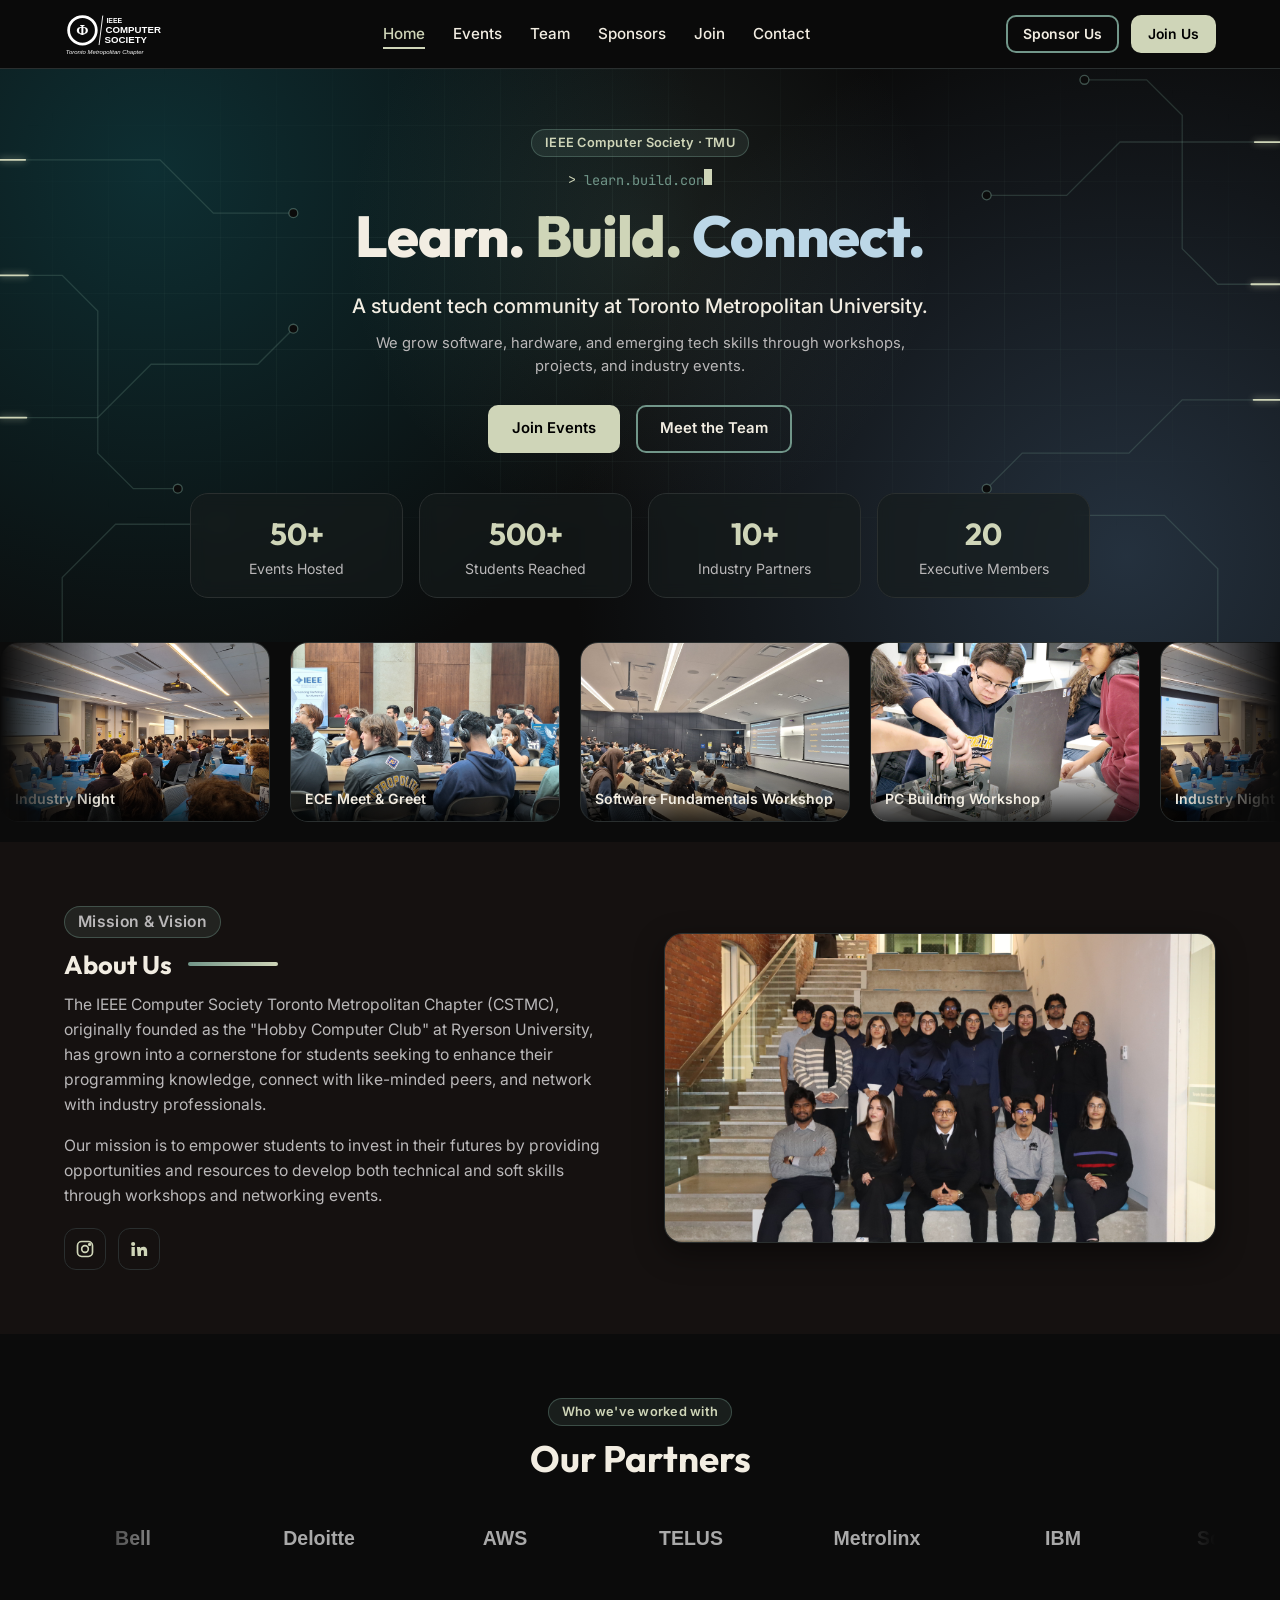
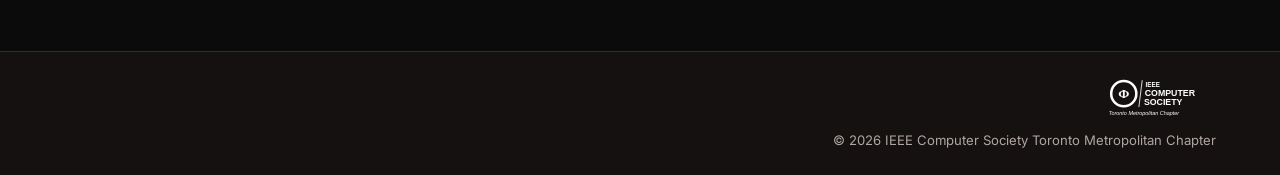
==== commit 391b29e5: "Overall Layout Changes --> More Sections, and reduced reptitiveness" ====
--- a/index.html
+++ b/index.html
@@ -18,7 +18,7 @@
 </head>
 <body>
 
-  <!--  Header (same on every page - note remember to update all 5 pages)  -->
+  <!--  Header (same on every page - note remember to update all 6 pages)  -->
   <header class="site-header">
     <nav class="container nav-bar" aria-label="Main">
       <a href="./" class="logo"><img src="assets/images/logo.svg" alt="IEEE Computer Society Toronto Metropolitan Chapter"></a>
@@ -34,6 +34,7 @@
           <li><a href="events/">Events</a></li>
           <li><a href="team/">Team</a></li>
           <li><a href="sponsors/">Sponsors</a></li>
+          <li><a href="join/">Join</a></li>
           <li><a href="contact/">Contact</a></li>
         </ul>
         <div class="nav-cta">
@@ -96,7 +97,8 @@
         </p>
 
         <h1><span class="w1">Learn.</span> <span class="w2">Build.</span> <span class="w3">Connect.</span></h1>
-        <p class="hero-lead">IEEE CSTMC is a student-driven community advancing software, hardware, and emerging technologies skills through collaborative projects, workshops, and industry engagement.</p>
+        <p class="hero-tagline">A student tech community at Toronto Metropolitan University.</p>
+        <p class="hero-lead">We grow software, hardware, and emerging tech skills through workshops, projects, and industry events.</p>
         <div class="hero-buttons">
           <a href="events/" class="btn btn-primary">Join Events</a>
           <a href="team/" class="btn btn-outline">Meet the Team</a>
@@ -119,47 +121,6 @@
         <figure class="photo-item"><img src="assets/images/hero/ECE.jpg" alt="ECE Meet & Greet"><figcaption>ECE Meet &amp; Greet</figcaption></figure>
         <figure class="photo-item"><img src="assets/images/hero/SWF.jpg" alt="Software Fundamentals Workshop"><figcaption>Software Fundamentals Workshop</figcaption></figure>
         <figure class="photo-item"><img src="assets/images/hero/PC.jpg" alt="PC Building Workshop"><figcaption>PC Building Workshop</figcaption></figure>
-      </div>
-    </section>
-
-    <!--  What we do  -->
-    <section class="section">
-      <div class="container">
-        <div class="section-intro reveal">
-          <p class="eyebrow">What we do</p>
-          <h2>Four ways to level up</h2>
-          <p class="lead">From your first line of code to your first job offer, our events help you learn, build and connect.</p>
-        </div>
-
-        <div class="pillar-grid">
-          <article class="pillar reveal">
-            <span class="icon-badge"><svg viewBox="0 0 24 24" fill="none" stroke="currentColor" stroke-width="2" stroke-linecap="round" stroke-linejoin="round"><rect x="4" y="4" width="16" height="16" rx="2"/><rect x="9" y="9" width="6" height="6"/><path d="M9 1v3M15 1v3M9 20v3M15 20v3M20 9h3M20 14h3M1 9h3M1 14h3"/></svg></span>
-            <h3>Workshops</h3>
-            <p>Hands-on sessions where you build something real, from Arduino circuits to your first PC.</p>
-            <p class="pillar-examples">Arduino &middot; PC Building &middot; Software Fundamentals</p>
-          </article>
-
-          <article class="pillar reveal">
-            <span class="icon-badge"><svg viewBox="0 0 24 24" fill="none" stroke="currentColor" stroke-width="2" stroke-linecap="round" stroke-linejoin="round"><rect x="2" y="7" width="20" height="14" rx="2"/><path d="M16 21V5a2 2 0 0 0-2-2h-4a2 2 0 0 0-2 2v16"/></svg></span>
-            <h3>Industry Nights</h3>
-            <p>Meet engineers and recruiters from companies like Bell, Deloitte, AWS and TELUS.</p>
-            <p class="pillar-examples">Industry Night 2025 &middot; 2026</p>
-          </article>
-
-          <article class="pillar reveal">
-            <span class="icon-badge"><svg viewBox="0 0 24 24" fill="none" stroke="currentColor" stroke-width="2" stroke-linecap="round" stroke-linejoin="round"><path d="M21 15a2 2 0 0 1-2 2H7l-4 4V5a2 2 0 0 1 2-2h14a2 2 0 0 1 2 2z"/></svg></span>
-            <h3>Career Panels</h3>
-            <p>Straight answers about internships, resumes and interviews from people who've been there.</p>
-            <p class="pillar-examples">Career Mythbusters &middot; Resume Mastery</p>
-          </article>
-
-          <article class="pillar reveal">
-            <span class="icon-badge"><svg viewBox="0 0 24 24" fill="none" stroke="currentColor" stroke-width="2" stroke-linecap="round" stroke-linejoin="round"><path d="M17 21v-2a4 4 0 0 0-4-4H5a4 4 0 0 0-4 4v2"/><circle cx="9" cy="7" r="4"/><path d="M23 21v-2a4 4 0 0 0-3-3.87"/><path d="M16 3.13a4 4 0 0 1 0 7.75"/></svg></span>
-            <h3>Community</h3>
-            <p>Meet ECE and CS students who share your interests, and make friends along the way.</p>
-            <p class="pillar-examples">ECE Meet &amp; Greet</p>
-          </article>
-        </div>
       </div>
     </section>
 
@@ -220,28 +181,13 @@
       </div>
     </section>
 
-    <!--  Join Us  -->
-    <section class="section">
-      <div class="container">
-        <div class="join-banner reveal">
-          <h2>Ready to get involved?</h2>
-          <p>Come to our next event, follow us for updates, or join our mailing list to never miss out on the latest news and opportunities.</p>
-          <div class="hero-buttons" style="justify-content:center;">
-            <a href="https://www.instagram.com/ieeecstmc/" target="_blank" rel="noopener" class="btn btn-primary">Follow @ieeecstmc</a>
-            <a href="https://linktr.ee/IEEECSTMC?utm_source=linktree_profile_share&ltsid=a7ab972f-69f2-43bb-ad1f-7806c598b5b3" target="_blank" rel="noopener" class="btn btn-primary">Sign up for events</a>
-            <a href="https://ieeecstmc.us5.list-manage.com/subscribe?u=8fe68dee492ba1ed018e6572e&id=c52763f709" target="_blank" rel="noopener" class="btn btn-primary">Sign up for our mailing list</a>
-          </div>
-        </div>
-      </div>
-    </section>
-
   </main>
 
   <!--  Footer (this is the same on every page)  -->
   <footer class="site-footer">
     <div class="container footer-grid">
+      <img src="assets/images/logo.svg" alt="IEEE Computer Society Toronto Metropolitan Chapter">
       <p class="footer-bottom">&copy; <span id="year"></span> IEEE Computer Society Toronto Metropolitan Chapter</p>
-      <img src="assets/images/logo.svg" alt="IEEE Computer Society Toronto Metropolitan Chapter">
     </div>
   </footer>
 
--- a/css/style.css
+++ b/css/style.css
@@ -533,11 +533,18 @@
   from { opacity: 0; translate: 0 24px; }
 }
 
+.hero-tagline {
+  margin: 0 auto 10px;
+  color: var(--text);
+  font-size: clamp(1.05rem, 2vw, 1.25rem);
+  font-weight: 500;
+}
+
 .hero-lead {
   max-width: 580px;
   margin: 0 auto 26px;
   color: var(--muted);
-  font-size: 1.02rem;
+  font-size: 0.92rem;
 }
 
 .hero-buttons {
@@ -1432,19 +1439,18 @@
   background: var(--surface);
 }
 
-/* Copyright on the left, logo on the right */
+/* Logo on top, copyright underneath, both lined up on the right */
 .footer-grid {
   display: flex;
-  flex-wrap: wrap;
-  justify-content: space-between;
-  align-items: center;
-  gap: 16px 30px;
+  flex-direction: column;
+  align-items: flex-end;
+  gap: 12px;
+  text-align: right;
 }
 
 .footer-grid img {
   height: 42px;
   width: auto;
-  margin-left: auto; /* stays on the right even when it wraps on phones */
 }
 
 .footer-bottom {
